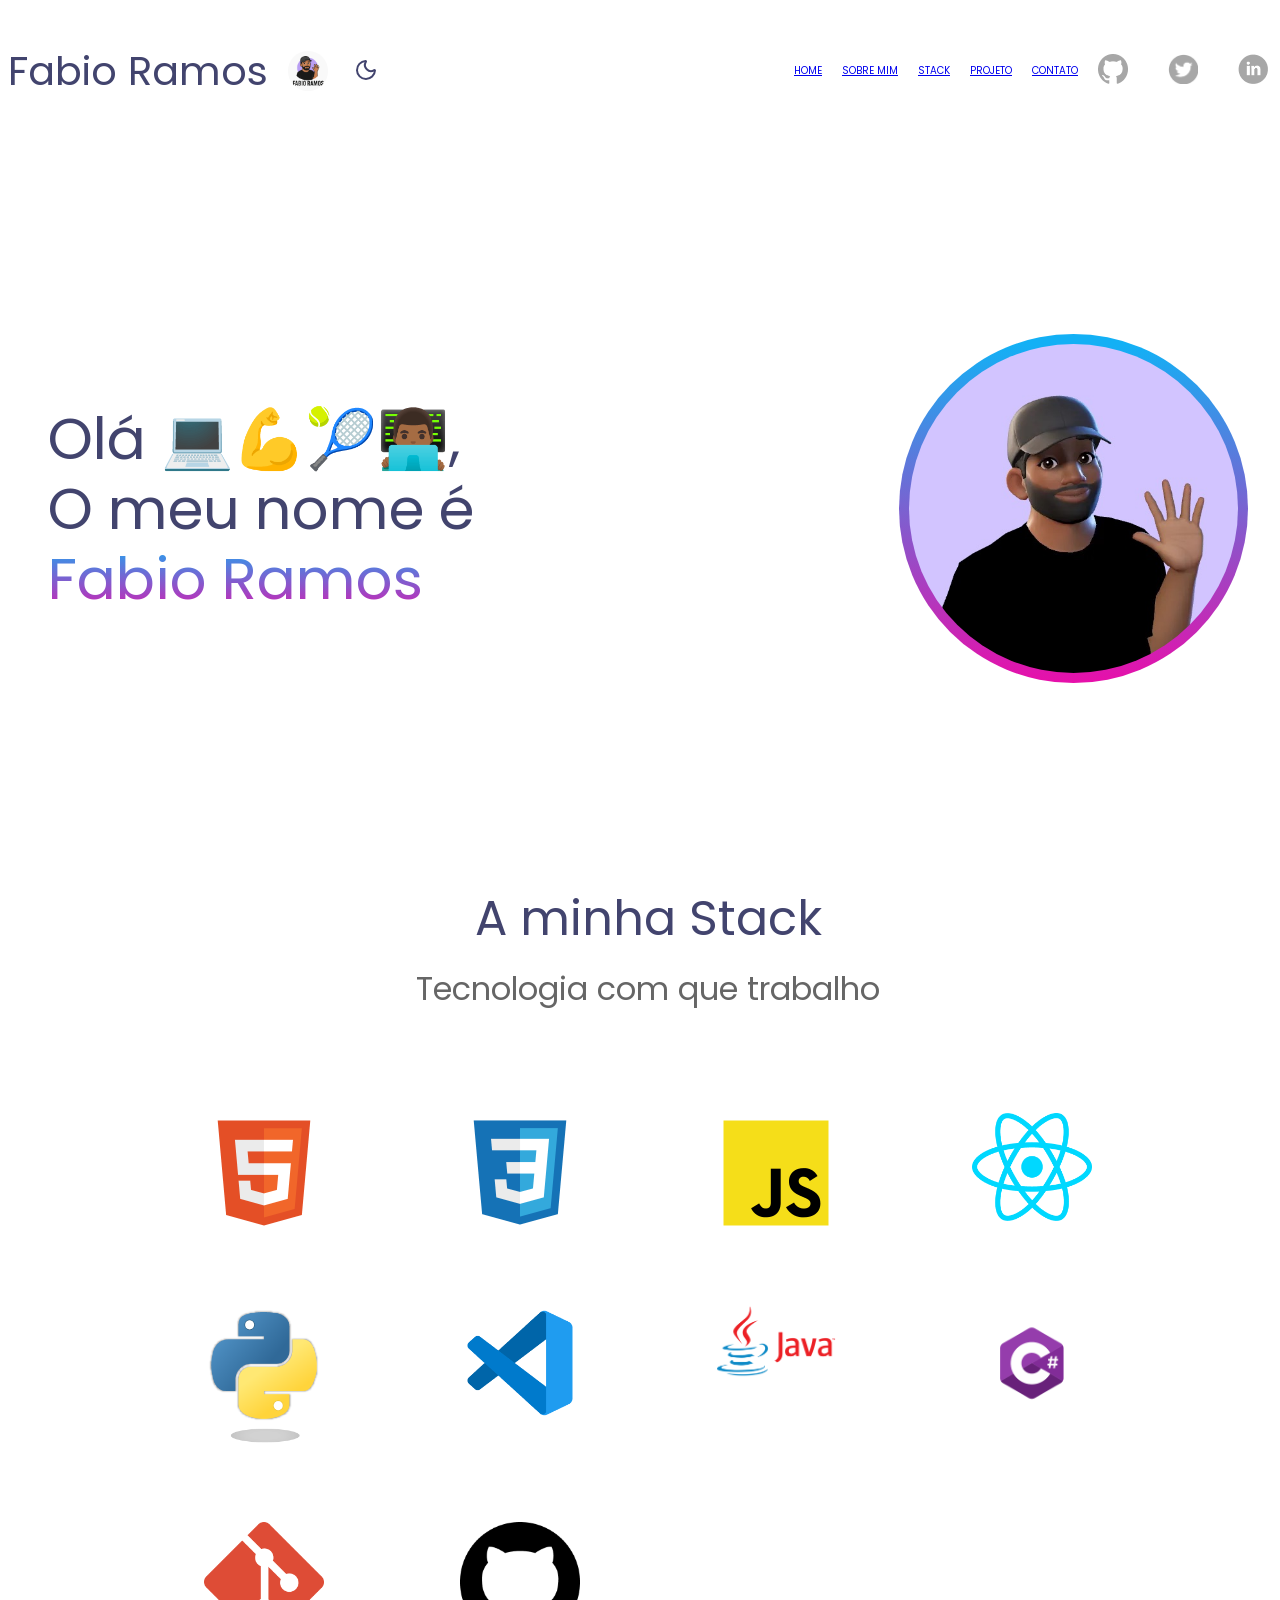
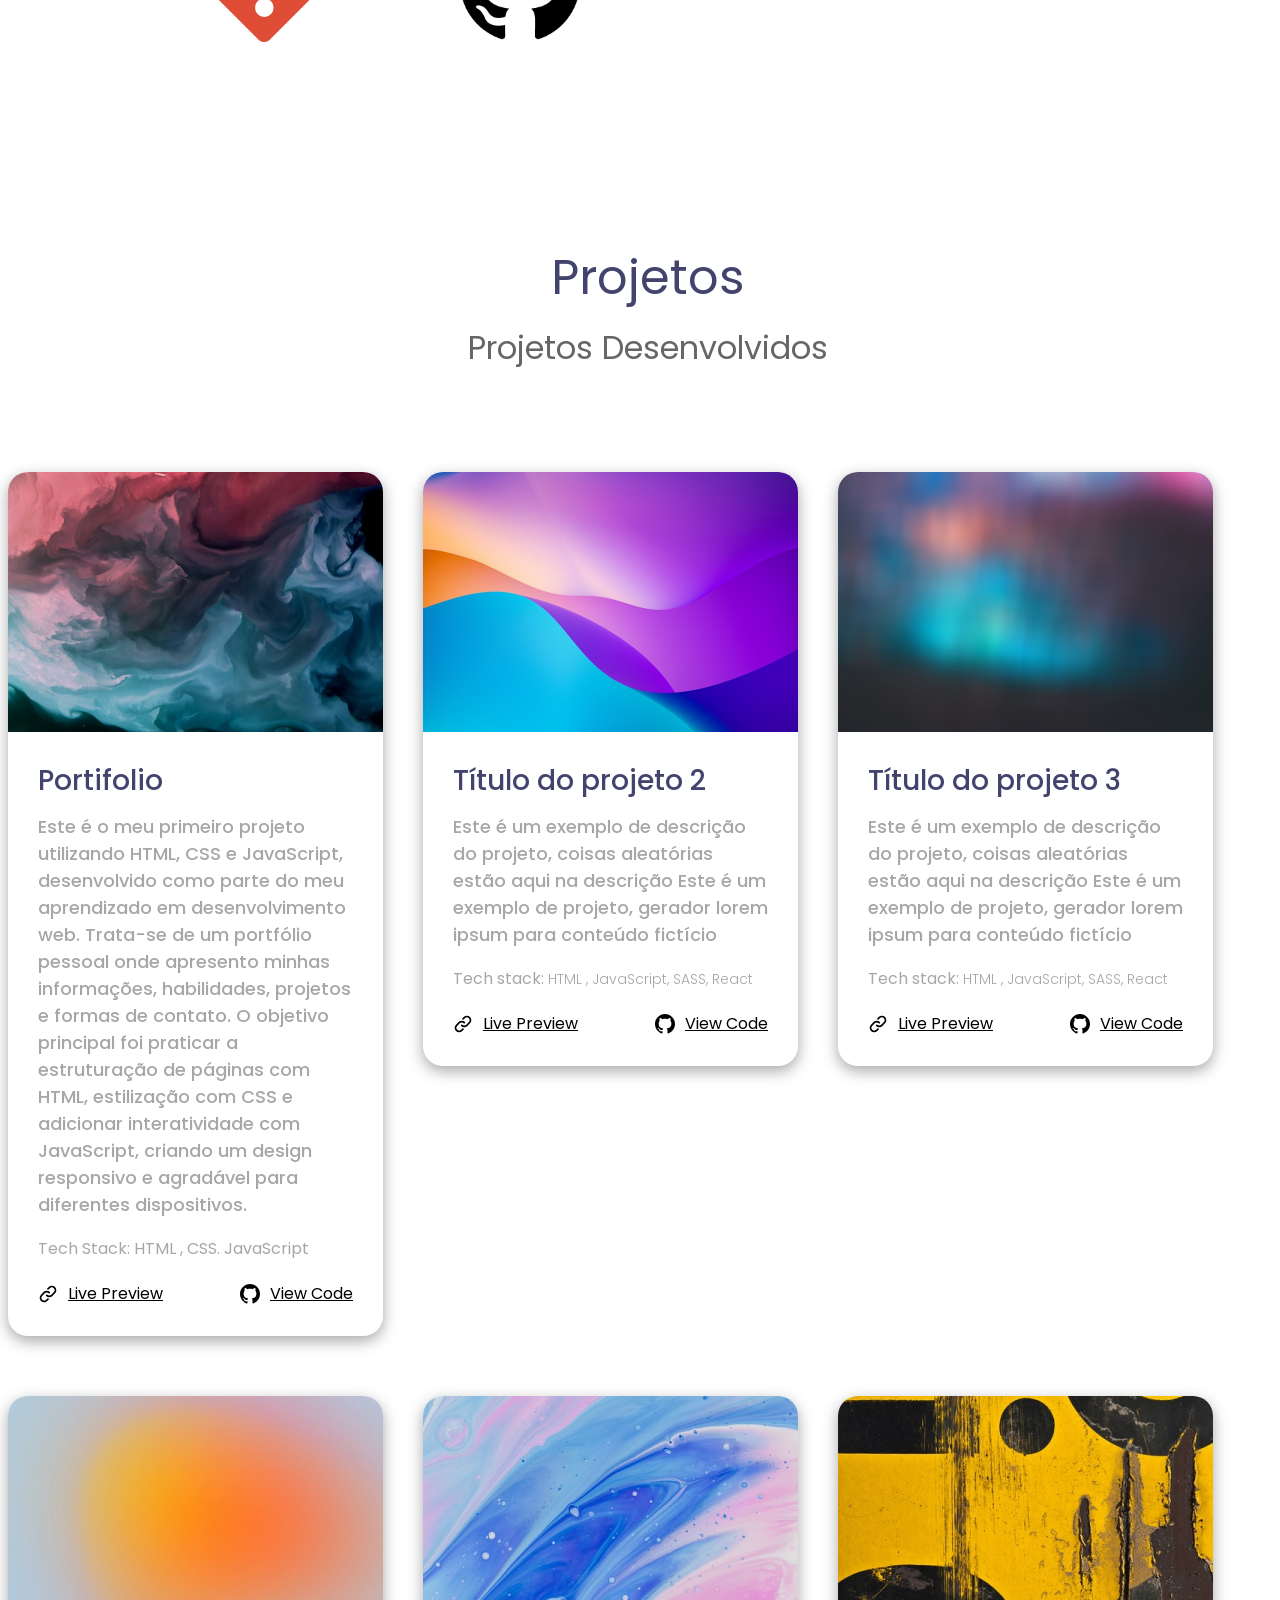
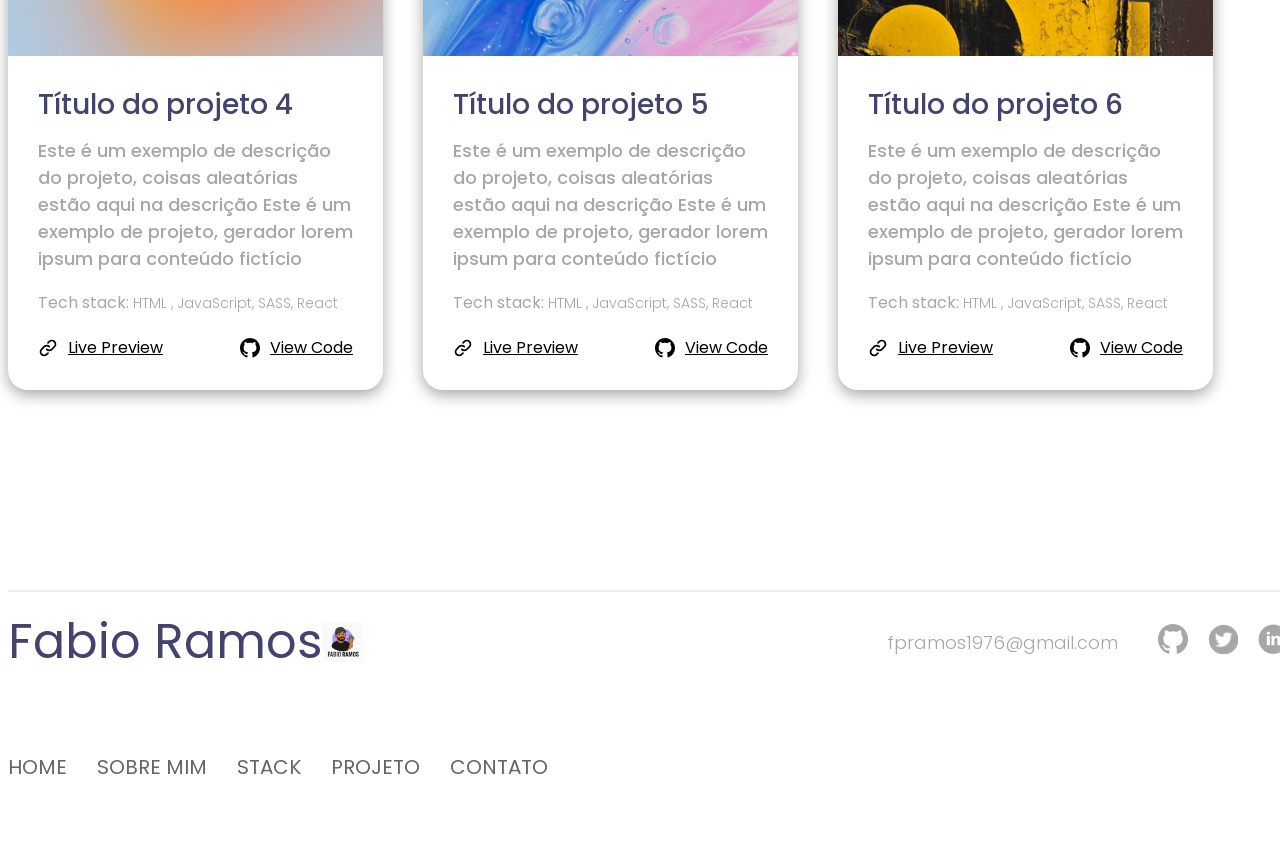
==== index.html @ da52b89c "projeto em andamento" ====
<!DOCTYPE html>
<html lang="pt" data-theme="light">
  <head>
    <title>Portifolio Fabio Ramos</title>
    <meta charset="UTF-8" />
    <link rel="preconnect" href="https://fonts.googleapis.com" />
    <link rel="preconnect" href="https://fonts.gstatic.com" crossorigin />
    <link
      href="https://fonts.googleapis.com/css2?family=Poppins:ital,wght@0,100;0,200;0,300;0,400;0,500;0,600;0,700;0,800;0,900;1,100;1,200;1,300;1,400;1,500;1,600;1,700;1,800;1,900&display=swap"
      rel="stylesheet"
    />
    <link rel="stylesheet" href="css/main.css" />
    <link rel="icon" type="image/png" href="/assets/images/Fabio-Ramos-Cartoon-Logo.svg">
  </head>
  <body>
    <div class="container">
    <header class="primaryHeadear">
      <div class="columnLeft">
        <h2>Fabio Ramos</h2>
        <img src="/assets/images/Fabio Ramos Cartoon Logo.png" alt="avatar cartoon Fabio" width="40" height="40">
        <button id="toggleDarkMode" onclick="toggleDarkMode()">
          <svg xmlns="http://www.w3.org/2000/svg" 
          width="24" 
          height="24" 
          viewBox="0 0 24 24" 
          fill="none" 
          stroke="currentColor" 
          stroke-width="2" 
          stroke-linecap="round" 
          stroke-linejoin="round" 
          class="lucide lucide-moon-icon lucide-moon"><path d="M20.985 12.486a9 9 0 1 1-9.473-9.472c.405-.022.617.46.402.803a6 6 0 0 0 8.268 8.268c.344-.215.825-.004.803.401"/>
          </svg>
        </button>
      </div>

      <div class="columnRight">
        <nav>
          <ul>
            <li>
              <a href="index.html">HOME</a>
            </li>
            <li>
              <a href="about.html">SOBRE MIM</a>
            </li>
            <li>
              <a href="stack.html">STACK</a>
            </li>
            <li>
              <a href="project.html">PROJETO</a>
            </li>
            <li>
              <a href="contact.html">CONTATO</a>
            </li>
            <li>
              <a href="https://github.com/fpramos1976" target="_blank">
              <img 
              src="/assets/images/icon-github.png" 
              alt="GitHub" 
              width="30" 
              height="30">
            </li>
              </a>
            <li>
              <a href="https://x.com/fpramos_76?s=21" target="_blank">
              <img 
              src="/assets/images/icon-twitter.png" 
              alt="icon-twitter" 
              width="30" 
              height="30"><a href="/assets/images/icon-twitter.png">
              </li>
              </a>
            <li>
              <a href="https://www.linkedin.com/public-profile/settings?trk=d_flagship3_profile_self_view_public_profile" target="_blank">
              <img 
              src="/assets/images/icon-linkedin.png" 
              alt="icon-twitter" 
              width="30" 
              height="30"><a href="/assets/images/icon-linkedin.png">
              </li>
              </a>
          </ul>
        </nav>
      </div>
    </header>
    <main>
     <section class="sectionBanner">
      <div class="columnLeft">
        <h1>Olá 💻💪🎾👨🏾‍💻,<br> O meu nome é <br>
        <span> Fabio Ramos </span> 
      </h1>
      </div>
      <div class="columnRight">
        <img src="/assets/images/Fabio Ramos avatar.jpg" alt="Fabio Avatar" width="349" height="349">
      </div>
     </section>
     <section class="sectionStack">
      <header>
        <h2>A minha Stack</h2>
        <h3>Tecnologia com que trabalho</h3>
      </header>
      <div class="stackImagesContainer">
        <img src="/assets/images/vscode-icons_file-type-html.png" alt="html" 
        width="120">
        <img src="/assets/images/vscode-icons_file-type-css.png" alt="css" 
        width="120">
        <img src="/assets/images/vscode-icons_file-type-js-official.png" alt="js" 
        width="120">
        <img src="assets/images/logos_react.png" alt="react" 
        width="120">
        <img src="assets/images/python-logo.png" alt="python-logo" 
        width="120">
        <img src="/assets/images/vscode-icons_file-type-vscode.png" alt="vccode" 
        width="120">
        <img src="/assets/images/logos_java.png" alt="java" 
        width="120"
        class="imageLight">
        <img src="/assets/images/logos_java.png" alt="java" 
        width="120"
        class="imageDark">
        <img src="/assets/images/logos_Csharp.png" alt="C#" 
        width="120">
        <img src="/assets/images/logos_git-icon.png" alt="github" 
        width="120">
        <img src="/assets/images/akar-icons_github-fill.png" alt="github" 
        width="120"
        class="imageDark">
        <img src="/assets/images/akar-icons_github-fill-black.png" alt="github" 
        width="120"
        class="imageLight">
      </div>

     </section>
     <section class="sectionProjects">
      <header>
        <h2>Projetos</h2>
        <h3>Projetos Desenvolvidos</h3>
      </header>
      <div class="projectsContainer">
        <article class="projectBox">
          <header>
            <img src="/assets/images/project1img.jpg" alt="imagem projeto" 
            width="375">
          </header>
          <div class="projectContent">
            <h4>Portifolio</h4>
            <p>Este é o meu primeiro projeto utilizando HTML, CSS e JavaScript, desenvolvido como parte do meu aprendizado em desenvolvimento web. Trata-se de um portfólio pessoal onde apresento minhas informações, habilidades, projetos e formas de contato. O objetivo principal foi praticar a estruturação de páginas com HTML, estilização com CSS e adicionar interatividade com JavaScript, criando um design responsivo e agradável para diferentes dispositivos.</p>
            <small>
              <strong>Tech Stack: HTML , CSS. JavaScript</strong> 
            </small>
            <div class="projectActions">
              <div class="linkWithIcon">
                <svg 
                width="20" 
                height="20" 
                viewBox="0 0 20 20" 
                fill="none" 
                xmlns="http://www.w3.org/2000/svg">
                <path d="M11.2867 8.7133C10.6041 8.031 9.67846 7.64771 8.71334 7.64771C7.74821 7.64771 6.82259 8.031 6.14 8.7133L3.56584 11.2866C2.88324 11.9692 2.49976 12.895 2.49976 13.8604C2.49976 14.8257 2.88324 15.7515 3.56584 16.4341C4.24844 17.1167 5.17424 17.5002 6.13959 17.5002C7.10493 17.5002 8.03074 17.1167 8.71334 16.4341L10 15.1475" stroke="black" stroke-width="1.66667" stroke-linecap="round" stroke-linejoin="round"></path>
                <path d="M8.71332 11.2867C9.39591 11.969 10.3215 12.3523 11.2867 12.3523C12.2518 12.3523 13.1774 11.969 13.86 11.2867L16.4342 8.71334C17.1168 8.03074 17.5002 7.10493 17.5002 6.13959C17.5002 5.17424 17.1168 4.24844 16.4342 3.56584C15.7516 2.88324 14.8257 2.49976 13.8604 2.49976C12.8951 2.49976 11.9693 2.88324 11.2867 3.56584L9.99998 4.8525" stroke="black" stroke-width="1.66667" stroke-linecap="round" stroke-linejoin="round"></path>
                </svg>
                <a href="https://github.com/fpramos1976/projeto-profile" target="blank">Live Preview</a>
                </div>

                <div class="linkWithIcon">
                <svg 
                width="20" 
                height="20" 
                viewBox="0 0 20 20" 
                fill="none" 
                xmlns="http://www.w3.org/2000/svg">
                <g clip-path="url(#clip0_10_167)">
                <path fill-rule="evenodd" clip-rule="evenodd" d="M10 0C4.475 0 0 4.475 0 10C0 14.425 2.8625 18.1625 6.8375 19.4875C7.3375 19.575 7.525 19.275 7.525 19.0125C7.525 18.775 7.5125 17.9875 7.5125 17.15C5 17.6125 4.35 16.5375 4.15 15.975C4.0375 15.6875 3.55 14.8 3.125 14.5625C2.775 14.375 2.275 13.9125 3.1125 13.9C3.9 13.8875 4.4625 14.625 4.65 14.925C5.55 16.4375 6.9875 16.0125 7.5625 15.75C7.65 15.1 7.9125 14.6625 8.2 14.4125C5.975 14.1625 3.65 13.3 3.65 9.475C3.65 8.3875 4.0375 7.4875 4.675 6.7875C4.575 6.5375 4.225 5.5125 4.775 4.1375C4.775 4.1375 5.6125 3.875 7.525 5.1625C8.325 4.9375 9.175 4.825 10.025 4.825C10.875 4.825 11.725 4.9375 12.525 5.1625C14.4375 3.8625 15.275 4.1375 15.275 4.1375C15.825 5.5125 15.475 6.5375 15.375 6.7875C16.0125 7.4875 16.4 8.375 16.4 9.475C16.4 13.3125 14.0625 14.1625 11.8375 14.4125C12.2 14.725 12.5125 15.325 12.5125 16.2625C12.5125 17.6 12.5 18.675 12.5 19.0125C12.5 19.275 12.6875 19.5875 13.1875 19.4875C15.1726 18.8173 16.8976 17.5414 18.1197 15.8395C19.3418 14.1375 19.9994 12.0952 20 10C20 4.475 15.525 0 10 0Z" fill="black"></path>
                </g><defs><clipPath id="clip0_10_167"><rect 
                width="20" height="20" fill="white"></rect>
                </clipPath></defs>
                </svg>
                <a href="https://github.com/fpramos1976/projeto-profile" target="_blank">View Code</a>
              </div>
            </div>
          </div>
        </article>
        <article class="projectBox">
              <header>
                <img width="375" src="/assets/images/project2img.jpg" alt="img1">
              </header>
              <div class="projectContent">
                <h4>Título do projeto 2</h4>
                <p>
                  Este é um exemplo de descrição do projeto, coisas aleatórias
                  estão aqui na descrição Este é um exemplo de projeto, gerador
                  lorem ipsum para conteúdo fictício
                </p>
                <small>
                  <strong>Tech stack:</strong> HTML , JavaScript, SASS, React
                </small>
                <div class="projectActions">
                  <div class="linkWithIcon">
                    <svg width="20" height="20" viewBox="0 0 20 20" fill="none" xmlns="http://www.w3.org/2000/svg">
                      <path d="M11.2867 8.7133C10.6041 8.031 9.67846 7.64771 8.71334 7.64771C7.74821 7.64771 6.82259 8.031 6.14 8.7133L3.56584 11.2866C2.88324 11.9692 2.49976 12.895 2.49976 13.8604C2.49976 14.8257 2.88324 15.7515 3.56584 16.4341C4.24844 17.1167 5.17424 17.5002 6.13959 17.5002C7.10493 17.5002 8.03074 17.1167 8.71334 16.4341L10 15.1475" stroke="black" stroke-width="1.66667" stroke-linecap="round" stroke-linejoin="round"></path>
                      <path d="M8.71332 11.2867C9.39591 11.969 10.3215 12.3523 11.2867 12.3523C12.2518 12.3523 13.1774 11.969 13.86 11.2867L16.4342 8.71334C17.1168 8.03074 17.5002 7.10493 17.5002 6.13959C17.5002 5.17424 17.1168 4.24844 16.4342 3.56584C15.7516 2.88324 14.8257 2.49976 13.8604 2.49976C12.8951 2.49976 11.9693 2.88324 11.2867 3.56584L9.99998 4.8525" stroke="black" stroke-width="1.66667" stroke-linecap="round" stroke-linejoin="round"></path>
                    </svg>
                    <a href="#">Live Preview</a>
                  </div>
                  <div class="linkWithIcon">
                    <svg width="20" height="20" viewBox="0 0 20 20" fill="none" xmlns="http://www.w3.org/2000/svg">
                      <g clip-path="url(#clip0_10_167)">
                        <path fill-rule="evenodd" clip-rule="evenodd" d="M10 0C4.475 0 0 4.475 0 10C0 14.425 2.8625 18.1625 6.8375 19.4875C7.3375 19.575 7.525 19.275 7.525 19.0125C7.525 18.775 7.5125 17.9875 7.5125 17.15C5 17.6125 4.35 16.5375 4.15 15.975C4.0375 15.6875 3.55 14.8 3.125 14.5625C2.775 14.375 2.275 13.9125 3.1125 13.9C3.9 13.8875 4.4625 14.625 4.65 14.925C5.55 16.4375 6.9875 16.0125 7.5625 15.75C7.65 15.1 7.9125 14.6625 8.2 14.4125C5.975 14.1625 3.65 13.3 3.65 9.475C3.65 8.3875 4.0375 7.4875 4.675 6.7875C4.575 6.5375 4.225 5.5125 4.775 4.1375C4.775 4.1375 5.6125 3.875 7.525 5.1625C8.325 4.9375 9.175 4.825 10.025 4.825C10.875 4.825 11.725 4.9375 12.525 5.1625C14.4375 3.8625 15.275 4.1375 15.275 4.1375C15.825 5.5125 15.475 6.5375 15.375 6.7875C16.0125 7.4875 16.4 8.375 16.4 9.475C16.4 13.3125 14.0625 14.1625 11.8375 14.4125C12.2 14.725 12.5125 15.325 12.5125 16.2625C12.5125 17.6 12.5 18.675 12.5 19.0125C12.5 19.275 12.6875 19.5875 13.1875 19.4875C15.1726 18.8173 16.8976 17.5414 18.1197 15.8395C19.3418 14.1375 19.9994 12.0952 20 10C20 4.475 15.525 0 10 0Z" fill="black"></path>
                      </g>
                      <defs>
                        <clipPath id="clip0_10_167">
                          <rect width="20" height="20" fill="white"></rect>
                        </clipPath>
                      </defs>
                    </svg>
                    <a href="#">View Code</a>
                  </div>
                </div>
              </div>
            </article>
            <article class="projectBox">
              <header>
                <img width="375" src="/assets/images/project3img.jpg" alt="img1">
              </header>
              <div class="projectContent">
                <h4>Título do projeto 3</h4>
                <p>
                  Este é um exemplo de descrição do projeto, coisas aleatórias
                  estão aqui na descrição Este é um exemplo de projeto, gerador
                  lorem ipsum para conteúdo fictício
                </p>
                <small>
                  <strong>Tech stack:</strong> HTML , JavaScript, SASS, React
                </small>
                <div class="projectActions">
                  <div class="linkWithIcon">
                    <svg width="20" height="20" viewBox="0 0 20 20" fill="none" xmlns="http://www.w3.org/2000/svg">
                      <path d="M11.2867 8.7133C10.6041 8.031 9.67846 7.64771 8.71334 7.64771C7.74821 7.64771 6.82259 8.031 6.14 8.7133L3.56584 11.2866C2.88324 11.9692 2.49976 12.895 2.49976 13.8604C2.49976 14.8257 2.88324 15.7515 3.56584 16.4341C4.24844 17.1167 5.17424 17.5002 6.13959 17.5002C7.10493 17.5002 8.03074 17.1167 8.71334 16.4341L10 15.1475" stroke="black" stroke-width="1.66667" stroke-linecap="round" stroke-linejoin="round"></path>
                      <path d="M8.71332 11.2867C9.39591 11.969 10.3215 12.3523 11.2867 12.3523C12.2518 12.3523 13.1774 11.969 13.86 11.2867L16.4342 8.71334C17.1168 8.03074 17.5002 7.10493 17.5002 6.13959C17.5002 5.17424 17.1168 4.24844 16.4342 3.56584C15.7516 2.88324 14.8257 2.49976 13.8604 2.49976C12.8951 2.49976 11.9693 2.88324 11.2867 3.56584L9.99998 4.8525" stroke="black" stroke-width="1.66667" stroke-linecap="round" stroke-linejoin="round"></path>
                    </svg>
                    <a href="#">Live Preview</a>
                  </div>
                  <div class="linkWithIcon">
                    <svg width="20" height="20" viewBox="0 0 20 20" fill="none" xmlns="http://www.w3.org/2000/svg">
                      <g clip-path="url(#clip0_10_167)">
                        <path fill-rule="evenodd" clip-rule="evenodd" d="M10 0C4.475 0 0 4.475 0 10C0 14.425 2.8625 18.1625 6.8375 19.4875C7.3375 19.575 7.525 19.275 7.525 19.0125C7.525 18.775 7.5125 17.9875 7.5125 17.15C5 17.6125 4.35 16.5375 4.15 15.975C4.0375 15.6875 3.55 14.8 3.125 14.5625C2.775 14.375 2.275 13.9125 3.1125 13.9C3.9 13.8875 4.4625 14.625 4.65 14.925C5.55 16.4375 6.9875 16.0125 7.5625 15.75C7.65 15.1 7.9125 14.6625 8.2 14.4125C5.975 14.1625 3.65 13.3 3.65 9.475C3.65 8.3875 4.0375 7.4875 4.675 6.7875C4.575 6.5375 4.225 5.5125 4.775 4.1375C4.775 4.1375 5.6125 3.875 7.525 5.1625C8.325 4.9375 9.175 4.825 10.025 4.825C10.875 4.825 11.725 4.9375 12.525 5.1625C14.4375 3.8625 15.275 4.1375 15.275 4.1375C15.825 5.5125 15.475 6.5375 15.375 6.7875C16.0125 7.4875 16.4 8.375 16.4 9.475C16.4 13.3125 14.0625 14.1625 11.8375 14.4125C12.2 14.725 12.5125 15.325 12.5125 16.2625C12.5125 17.6 12.5 18.675 12.5 19.0125C12.5 19.275 12.6875 19.5875 13.1875 19.4875C15.1726 18.8173 16.8976 17.5414 18.1197 15.8395C19.3418 14.1375 19.9994 12.0952 20 10C20 4.475 15.525 0 10 0Z" fill="black"></path>
                      </g>
                      <defs>
                        <clipPath id="clip0_10_167">
                          <rect width="20" height="20" fill="white"></rect>
                        </clipPath>
                      </defs>
                    </svg>
                    <a href="#">View Code</a>
                  </div>
                </div>
              </div>
            </article>
            <article class="projectBox">
              <header>
                <img width="375" src="/assets/images/project4img.jpg" alt="img1">
              </header>
              <div class="projectContent">
                <h4>Título do projeto 4</h4>
                <p>
                  Este é um exemplo de descrição do projeto, coisas aleatórias
                  estão aqui na descrição Este é um exemplo de projeto, gerador
                  lorem ipsum para conteúdo fictício
                </p>
                <small>
                  <strong>Tech stack:</strong> HTML , JavaScript, SASS, React
                </small>
                <div class="projectActions">
                  <div class="linkWithIcon">
                    <svg width="20" height="20" viewBox="0 0 20 20" fill="none" xmlns="http://www.w3.org/2000/svg">
                      <path d="M11.2867 8.7133C10.6041 8.031 9.67846 7.64771 8.71334 7.64771C7.74821 7.64771 6.82259 8.031 6.14 8.7133L3.56584 11.2866C2.88324 11.9692 2.49976 12.895 2.49976 13.8604C2.49976 14.8257 2.88324 15.7515 3.56584 16.4341C4.24844 17.1167 5.17424 17.5002 6.13959 17.5002C7.10493 17.5002 8.03074 17.1167 8.71334 16.4341L10 15.1475" stroke="black" stroke-width="1.66667" stroke-linecap="round" stroke-linejoin="round"></path>
                      <path d="M8.71332 11.2867C9.39591 11.969 10.3215 12.3523 11.2867 12.3523C12.2518 12.3523 13.1774 11.969 13.86 11.2867L16.4342 8.71334C17.1168 8.03074 17.5002 7.10493 17.5002 6.13959C17.5002 5.17424 17.1168 4.24844 16.4342 3.56584C15.7516 2.88324 14.8257 2.49976 13.8604 2.49976C12.8951 2.49976 11.9693 2.88324 11.2867 3.56584L9.99998 4.8525" stroke="black" stroke-width="1.66667" stroke-linecap="round" stroke-linejoin="round"></path>
                    </svg>
                    <a href="#">Live Preview</a>
                  </div>
                  <div class="linkWithIcon">
                    <svg width="20" height="20" viewBox="0 0 20 20" fill="none" xmlns="http://www.w3.org/2000/svg">
                      <g clip-path="url(#clip0_10_167)">
                        <path fill-rule="evenodd" clip-rule="evenodd" d="M10 0C4.475 0 0 4.475 0 10C0 14.425 2.8625 18.1625 6.8375 19.4875C7.3375 19.575 7.525 19.275 7.525 19.0125C7.525 18.775 7.5125 17.9875 7.5125 17.15C5 17.6125 4.35 16.5375 4.15 15.975C4.0375 15.6875 3.55 14.8 3.125 14.5625C2.775 14.375 2.275 13.9125 3.1125 13.9C3.9 13.8875 4.4625 14.625 4.65 14.925C5.55 16.4375 6.9875 16.0125 7.5625 15.75C7.65 15.1 7.9125 14.6625 8.2 14.4125C5.975 14.1625 3.65 13.3 3.65 9.475C3.65 8.3875 4.0375 7.4875 4.675 6.7875C4.575 6.5375 4.225 5.5125 4.775 4.1375C4.775 4.1375 5.6125 3.875 7.525 5.1625C8.325 4.9375 9.175 4.825 10.025 4.825C10.875 4.825 11.725 4.9375 12.525 5.1625C14.4375 3.8625 15.275 4.1375 15.275 4.1375C15.825 5.5125 15.475 6.5375 15.375 6.7875C16.0125 7.4875 16.4 8.375 16.4 9.475C16.4 13.3125 14.0625 14.1625 11.8375 14.4125C12.2 14.725 12.5125 15.325 12.5125 16.2625C12.5125 17.6 12.5 18.675 12.5 19.0125C12.5 19.275 12.6875 19.5875 13.1875 19.4875C15.1726 18.8173 16.8976 17.5414 18.1197 15.8395C19.3418 14.1375 19.9994 12.0952 20 10C20 4.475 15.525 0 10 0Z" fill="black"></path>
                      </g>
                      <defs>
                        <clipPath id="clip0_10_167">
                          <rect width="20" height="20" fill="white"></rect>
                        </clipPath>
                      </defs>
                    </svg>
                    <a href="#">View Code</a>
                  </div>
                </div>
              </div>
            </article>
            <article class="projectBox">
              <header>
                <img width="375" src="/assets/images/project5img.jpg" alt="img1">
              </header>
              <div class="projectContent">
                <h4>Título do projeto 5</h4>
                <p>
                  Este é um exemplo de descrição do projeto, coisas aleatórias
                  estão aqui na descrição Este é um exemplo de projeto, gerador
                  lorem ipsum para conteúdo fictício
                </p>
                <small>
                  <strong>Tech stack:</strong> HTML , JavaScript, SASS, React
                </small>
                <div class="projectActions">
                  <div class="linkWithIcon">
                    <svg width="20" height="20" viewBox="0 0 20 20" fill="none" xmlns="http://www.w3.org/2000/svg">
                      <path d="M11.2867 8.7133C10.6041 8.031 9.67846 7.64771 8.71334 7.64771C7.74821 7.64771 6.82259 8.031 6.14 8.7133L3.56584 11.2866C2.88324 11.9692 2.49976 12.895 2.49976 13.8604C2.49976 14.8257 2.88324 15.7515 3.56584 16.4341C4.24844 17.1167 5.17424 17.5002 6.13959 17.5002C7.10493 17.5002 8.03074 17.1167 8.71334 16.4341L10 15.1475" stroke="black" stroke-width="1.66667" stroke-linecap="round" stroke-linejoin="round"></path>
                      <path d="M8.71332 11.2867C9.39591 11.969 10.3215 12.3523 11.2867 12.3523C12.2518 12.3523 13.1774 11.969 13.86 11.2867L16.4342 8.71334C17.1168 8.03074 17.5002 7.10493 17.5002 6.13959C17.5002 5.17424 17.1168 4.24844 16.4342 3.56584C15.7516 2.88324 14.8257 2.49976 13.8604 2.49976C12.8951 2.49976 11.9693 2.88324 11.2867 3.56584L9.99998 4.8525" stroke="black" stroke-width="1.66667" stroke-linecap="round" stroke-linejoin="round"></path>
                    </svg>
                    <a href="#">Live Preview</a>
                  </div>
                  <div class="linkWithIcon">
                    <svg width="20" height="20" viewBox="0 0 20 20" fill="none" xmlns="http://www.w3.org/2000/svg">
                      <g clip-path="url(#clip0_10_167)">
                        <path fill-rule="evenodd" clip-rule="evenodd" d="M10 0C4.475 0 0 4.475 0 10C0 14.425 2.8625 18.1625 6.8375 19.4875C7.3375 19.575 7.525 19.275 7.525 19.0125C7.525 18.775 7.5125 17.9875 7.5125 17.15C5 17.6125 4.35 16.5375 4.15 15.975C4.0375 15.6875 3.55 14.8 3.125 14.5625C2.775 14.375 2.275 13.9125 3.1125 13.9C3.9 13.8875 4.4625 14.625 4.65 14.925C5.55 16.4375 6.9875 16.0125 7.5625 15.75C7.65 15.1 7.9125 14.6625 8.2 14.4125C5.975 14.1625 3.65 13.3 3.65 9.475C3.65 8.3875 4.0375 7.4875 4.675 6.7875C4.575 6.5375 4.225 5.5125 4.775 4.1375C4.775 4.1375 5.6125 3.875 7.525 5.1625C8.325 4.9375 9.175 4.825 10.025 4.825C10.875 4.825 11.725 4.9375 12.525 5.1625C14.4375 3.8625 15.275 4.1375 15.275 4.1375C15.825 5.5125 15.475 6.5375 15.375 6.7875C16.0125 7.4875 16.4 8.375 16.4 9.475C16.4 13.3125 14.0625 14.1625 11.8375 14.4125C12.2 14.725 12.5125 15.325 12.5125 16.2625C12.5125 17.6 12.5 18.675 12.5 19.0125C12.5 19.275 12.6875 19.5875 13.1875 19.4875C15.1726 18.8173 16.8976 17.5414 18.1197 15.8395C19.3418 14.1375 19.9994 12.0952 20 10C20 4.475 15.525 0 10 0Z" fill="black"></path>
                      </g>
                      <defs>
                        <clipPath id="clip0_10_167">
                          <rect width="20" height="20" fill="white"></rect>
                        </clipPath>
                      </defs>
                    </svg>
                    <a href="#">View Code</a>
                  </div>
                </div>
              </div>
            </article>
            <article class="projectBox">
              <header>
                <img width="375" src="/assets/images/project6img.jpg" alt="img1">
              </header>
              <div class="projectContent">
                <h4>Título do projeto 6</h4>
                <p>
                  Este é um exemplo de descrição do projeto, coisas aleatórias
                  estão aqui na descrição Este é um exemplo de projeto, gerador
                  lorem ipsum para conteúdo fictício
                </p>
                <small>
                  <strong>Tech stack:</strong> HTML , JavaScript, SASS, React
                </small>
                <div class="projectActions">
                  <div class="linkWithIcon">
                    <svg width="20" height="20" viewBox="0 0 20 20" fill="none" xmlns="http://www.w3.org/2000/svg">
                      <path d="M11.2867 8.7133C10.6041 8.031 9.67846 7.64771 8.71334 7.64771C7.74821 7.64771 6.82259 8.031 6.14 8.7133L3.56584 11.2866C2.88324 11.9692 2.49976 12.895 2.49976 13.8604C2.49976 14.8257 2.88324 15.7515 3.56584 16.4341C4.24844 17.1167 5.17424 17.5002 6.13959 17.5002C7.10493 17.5002 8.03074 17.1167 8.71334 16.4341L10 15.1475" stroke="black" stroke-width="1.66667" stroke-linecap="round" stroke-linejoin="round"></path>
                      <path d="M8.71332 11.2867C9.39591 11.969 10.3215 12.3523 11.2867 12.3523C12.2518 12.3523 13.1774 11.969 13.86 11.2867L16.4342 8.71334C17.1168 8.03074 17.5002 7.10493 17.5002 6.13959C17.5002 5.17424 17.1168 4.24844 16.4342 3.56584C15.7516 2.88324 14.8257 2.49976 13.8604 2.49976C12.8951 2.49976 11.9693 2.88324 11.2867 3.56584L9.99998 4.8525" stroke="black" stroke-width="1.66667" stroke-linecap="round" stroke-linejoin="round"></path>
                    </svg>
                    <a href="#">Live Preview</a>
                  </div>
                  <div class="linkWithIcon">
                    <svg width="20" height="20" viewBox="0 0 20 20" fill="none" xmlns="http://www.w3.org/2000/svg">
                      <g clip-path="url(#clip0_10_167)">
                        <path fill-rule="evenodd" clip-rule="evenodd" d="M10 0C4.475 0 0 4.475 0 10C0 14.425 2.8625 18.1625 6.8375 19.4875C7.3375 19.575 7.525 19.275 7.525 19.0125C7.525 18.775 7.5125 17.9875 7.5125 17.15C5 17.6125 4.35 16.5375 4.15 15.975C4.0375 15.6875 3.55 14.8 3.125 14.5625C2.775 14.375 2.275 13.9125 3.1125 13.9C3.9 13.8875 4.4625 14.625 4.65 14.925C5.55 16.4375 6.9875 16.0125 7.5625 15.75C7.65 15.1 7.9125 14.6625 8.2 14.4125C5.975 14.1625 3.65 13.3 3.65 9.475C3.65 8.3875 4.0375 7.4875 4.675 6.7875C4.575 6.5375 4.225 5.5125 4.775 4.1375C4.775 4.1375 5.6125 3.875 7.525 5.1625C8.325 4.9375 9.175 4.825 10.025 4.825C10.875 4.825 11.725 4.9375 12.525 5.1625C14.4375 3.8625 15.275 4.1375 15.275 4.1375C15.825 5.5125 15.475 6.5375 15.375 6.7875C16.0125 7.4875 16.4 8.375 16.4 9.475C16.4 13.3125 14.0625 14.1625 11.8375 14.4125C12.2 14.725 12.5125 15.325 12.5125 16.2625C12.5125 17.6 12.5 18.675 12.5 19.0125C12.5 19.275 12.6875 19.5875 13.1875 19.4875C15.1726 18.8173 16.8976 17.5414 18.1197 15.8395C19.3418 14.1375 19.9994 12.0952 20 10C20 4.475 15.525 0 10 0Z" fill="black"></path>
                      </g>
                      <defs>
                        <clipPath id="clip0_10_167">
                          <rect width="20" height="20" fill="white"></rect>
                        </clipPath>
                      </defs>
                    </svg>
                    <a href="#">View Code</a>
                  </div>
                </div>
              </div>
            </article>
          </div>
          </main>
          <footer class="footerWrapper">
          <div class="mainFooter">
            <div class="mainFooterColumn left">
              <h2>Fabio Ramos</h2>
              <img src="/assets/images/Fabio Ramos Cartoon Logo.png" alt="avatar cartoon Fabio" width="40" height="40">
            </div>
            <div class="mainFooterColumn right">
              <div>
                <a href="mailto:fpramos1976@gmail.com">fpramos1976@gmail.com</a>
              </div>
              <div>
                <ul>
                  <li>
                    <a href="https://github.com/fpramos1976" target="_blank">
                      <img
                        src="assets/images/icon-github.png"
                        alt="icon github"
                        width="30"
                        height="30"
                      />
                    </a>
                  </li>
                  <li>
                    <a href="https://x.com/fpramos_76?s=21" target="_blank">
                      <img
                        src="assets/images/icon-twitter.png"
                        alt="icon twitter"
                        width="30"
                        height="30"
                      />
                    </a>
                  </li>
                  <li>
                    <a
                      href="https://www.linkedin.com/public-profile/settings?trk=d_flagship3_profile_self_view_public_profile"
                      target="_blank"
                    >
                      <img
                        src="assets/images/icon-linkedin.png"
                        alt="icon linkedin"
                        width="30"
                        height="30"
                      />
                    </a>
                  </li>
                </ul>
              </div>
            </div>
          </div>
          <div class="miniFooter">
            <nav>
              <ul>
                <li>
              <a href="index.html" style="text-decoration: none;">HOME</a>
            </li>
            <li>
              <a href="about.html">SOBRE MIM</a>
            </li>
            <li>
              <a href="stack.html">STACK</a>
            </li>
            <li>
              <a href="project.html">PROJETO</a>
            </li>
            <li>
              <a href="contact.html">CONTATO</a>
            </li>
              </ul>
            </nav>
          </div>
        </footer>

     
      
      <script src="assets/main.js"></script>

    </main>
    </div>

    
  </body>
</html>
---- css/main.css ----
/*
* MAIN
* - CSS principal do projeto
*/
@import url("_variables.css");

html{
    font-size: 62.5%;
    font-family: "Poppins", sans-serif;
}
body{
    background: var(--background);
    color: #fff; 
}
/*
* TIPOGRAFIA
*/
h1, h2{
    font-weight: var(--fontWeightBold);
}
h1{
    color: var(--colorH1);
    font-size: 5.8rem;
}
h2{
    color: var(--colorH2);
    font-size: 4.8rem;
}
h3{
    color: var(--colorH3);
    font-weight: var(--fontWeightRegular);
    font-size: 3.2rem;
}
h4{
    color: var(--colorH4);
    font-weight: var(--fontWeightMedium);
    font-size: 2.8rem;
}
p{
    color: var(--colorP);
    font-weight:var(--fontWeightMedium);
    font-size: 1.8rem; 
}
small{
    color: var(--colorP);
    font-weight: var(--fontWeightLight);
    font-size: 1.4rem ;
}
strong{
    color: var(--colorP);
    font-weight: var(--fontWeightRegular);
    font-size: 1.6rem ;
}
section{
    margin: 200px 0;
}
.primaryHeadear{
    display: flex;
    justify-content: space-between;
    align-items: center;
}
.primaryHeadear .columnLeft{
    width: 40%;
    display: flex;
    justify-content: flex-start;
    align-items: center;
    gap: 20px;
}
.primaryHeadear .columnLeft button{
    background-color: transparent;
    border: none;
    cursor: pointer;
}
.primaryHeadear .columnLeft button svg{
    stroke: var(--colorText);
}
.primaryHeadear .columnRight{
    width: 60%;
}
.primaryHeadear .columnLeft h2{
    font-size: 4rem;
    font-weight: var(--fontWeightBold);
}
.primaryHeadear .columnRight nav ul{
    color: var(--colorH2);
    display: flex;
    justify-content: flex-end;
    align-items: center;
    gap: 20px;
}
.primaryHeadear .columnRight nav ul il a{
    font-size: 2rem;
    color: var(--colorPrimaryMenu);
    text-decoration: none;
}
.primaryHeadear .columnRight nav ul{
    list-style: none;
}
.container{
    width: 1280px;
    margin: 0 auto;
}
.container .columnLeft img{
    border-radius: 100%;
}
/*
* SECTION BANNER
*/
.sectionBanner{
    display: flex;
    justify-content: space-between;
    align-items: center;
    width: 1200px;
    margin-left: auto;
    margin-right: auto;
}
.sectionBanner .columnLeft h1{
    font-size: 5.8rem;
    line-height: 7rem;
}
.sectionBanner .columnLeft h1 span{
    background: var(--primaryGradient);
    background-clip: text;
    -webkit-text-fill-color: transparent;
}
.sectionBanner .columnRight img{
    width: calc(100% - 20px);
    height: calc(100% - 20px);
    border-radius: 100%;
}
.sectionBanner .columnRight{
    position: relative;
    border-radius: 100%;
    overflow: hidden;
    display: flex;
    justify-content: center;
    align-items: center;
    width: 349px;
    height: 349px;
}
.sectionBanner .columnRight::before{
    content: "";
    width: 100%;
    height: 100%;
    background: var(--primaryGradient);
    left: 0;
    right: 0;
    position: absolute;
    z-index: -1;
}
/*
* SECTION STACK
*/
.sectionStack header{
    text-align: center;
}
.sectionStack header h2{
    margin-bottom: 10px;
}
.sectionStack header h3{
    margin-top: 0;
}

.sectionStack .stackImagesContainer{
    display: grid;
    grid-template-columns: repeat(4, 1fr);
    justify-items: center;
    row-gap: 70px;
    margin-top: 100px;
    width: 1024px;
    margin: 100px auto 0 auto;
}
.imageLight,
.imageDark{
    display: none;
}
html[data-theme="light"] .imageLight {
    display: inline-block !important;
}
html[data-theme="dark"] .imageDark {
    display: inline-block !important;
}
/*
* SECTION PROJECTS
*/
.sectionProjects header{
    text-align: center;
}
.sectionProjects header h2{
    margin-bottom: 10px;
}
.sectionProjects header h3{
    margin-top: 0;
}
.sectionProjects .projectsContainer{
    display: flex;
    align-items: flex-start;
    justify-content: flex-start;
    flex-wrap: wrap;
    column-gap: 40px;
    row-gap: 60px;
    margin-top: 100px;
}
.projectBox {
    max-width: 375px;
    width: 100%;
    border-radius: 20px;
    overflow: hidden;
    box-shadow: rgba(000, 000, 000, 0.35) 0px 5px 15px;
    background-color: var(--backgroundProjectBox);
}
.projectContent {
    padding: 30px;
}
.projectContent h4{
    margin: 0;
    line-height: 2.8rem;
}
.projectActions{
    display: flex;
    justify-content: space-between;
    align-items: center;
    width: 100%;
    margin-top: 20px;
}
.projectActions .linkWithIcon {
    display: flex;
    align-items: center;
    gap: 10px;
}
.projectActions .linkWithIcon a {
  color: var(--colorAnchor);
  text-decoration: underline;
  font-size: 1.6rem;
  font-weight: var(--fontWeightRegular);
}
.projectActions .linkWithIcon:first-child svg path {
  stroke: var(--colorAnchor);
}
.projectActions .linkWithIcon:last-child svg path {
    fill: var(--colorAnchor);
}
/*
* MAIN FOOTER
*/
.footerWrapper .mainFooter {
  display: flex;
  justify-content: space-between;
  align-items: center;
  border-bottom: 2px solid var(--grey03);
  height: 100px;
  margin-top: 200px;
  width: 1280px;
  border-top: 2px solid var(--colorBorder);
}
/*
* MAIN FOOTER
*/
.footerWrapper .mainFooter .mainFooterColumn {
  display: flex;
  align-items: center;
}
.footerWrapper .mainFooter .mainFooterColumn.left {
  justify-content: flex-start;
}
.footerWrapper .mainFooter .mainFooterColumn.right {
  justify-content: flex-end;
}
.mainFooterColumn.right ul {
  list-style: none;
  display: flex;
  justify-content: center;
  align-items: center;
  gap: 20px;
}
.mainFooterColumn.right a {
  color: var(--colorP);
  font-weight: var(--fontWeightLight);
  font-size: 1.8rem;
  text-decoration: none;
}
/*
* MINI FOOTER
*/
.miniFooter {
  padding: 60px 0;
}
.miniFooter nav ul {
  display: flex;
  justify-content: flex-start;
  align-items: center;
  gap: 30px;
  padding-left: 0;
  margin-top: 0;
}
.miniFooter nav ul li a {
  font-size: 2rem;
  color: var(--colorPrimaryMenu);
  text-decoration: none;
}
.miniFooter nav ul {
  list-style: none;
}
/*
* PAGES
*/
.about-page section{
    width: 100%;
    max-width: 700px;
    margin: 30px 0;
}
.about-page section.sectionAbout h2{
    font-weight: var(--fontWeightBold);
    
}
.about-page .expList{
    color: var(--colorP);
    list-style: none;
    padding-left: 0;
    margin: 0;
}
.about-page .expList .expListItem{
    padding-top: 20px;
    border-bottom: 2px solid var(--colorBorder);
}

.about-page .expList .expFirstLine{
    display: flex;
    justify-content: space-between;
    align-items: center;
}
.about-page .expList .expFirstLine h3{
    font-size: 2rem;
    font-weight: var(--fontWeightRegular);
}
.about-page .expBadge{
    background-color: var(--green02);
    color: var(--green01);
    padding: 5px 15px;
    border-radius: 10%;
    cursor: default;
    font-size: 0.9rem;
    font-weight: var(--fontWeightMedium);
}
.about-page .expList .expSecondLine{
    display: flex;
    justify-content: space-between;
    align-items: center;
}
.about-page .expList .expSecondLine > div{
    width: 33.333%;

}
.about-page .expList .expSecondLine{
    font-size: 1.2rem;
    font-weight: var(--fontWeightMedium);
    color: var(--colorP);
}
.stack-page .sectionStack header{
    text-align: center;
}
.stack-page .stackImagesContainer{
    display: grid;
    grid-template-columns: repeat(4, 1fr);
    justify-items: center;
    row-gap: 70px;
    margin-top: 100px;
    width: 1024px;
    margin: 100px auto 0 auto;
}
.projects-page .sectionProjects header{
    text-align: left;
}
.contact-page h1{
    margin: 0;
    margin-top: 200px;
    text-align: center;
}

.contact-page .pageItem .contactEmail{
    display: flex;
    font-size: 5.8rem;
    background: var(--primaryGradient);
    background-clip: text;
    -webkit-text-fill-color: transparent;
    font-weight: var(--fontWeightBold);
    flex-direction: column;
    flex-wrap: nowrap;
    align-content: center;
    align-items: center;
   
}
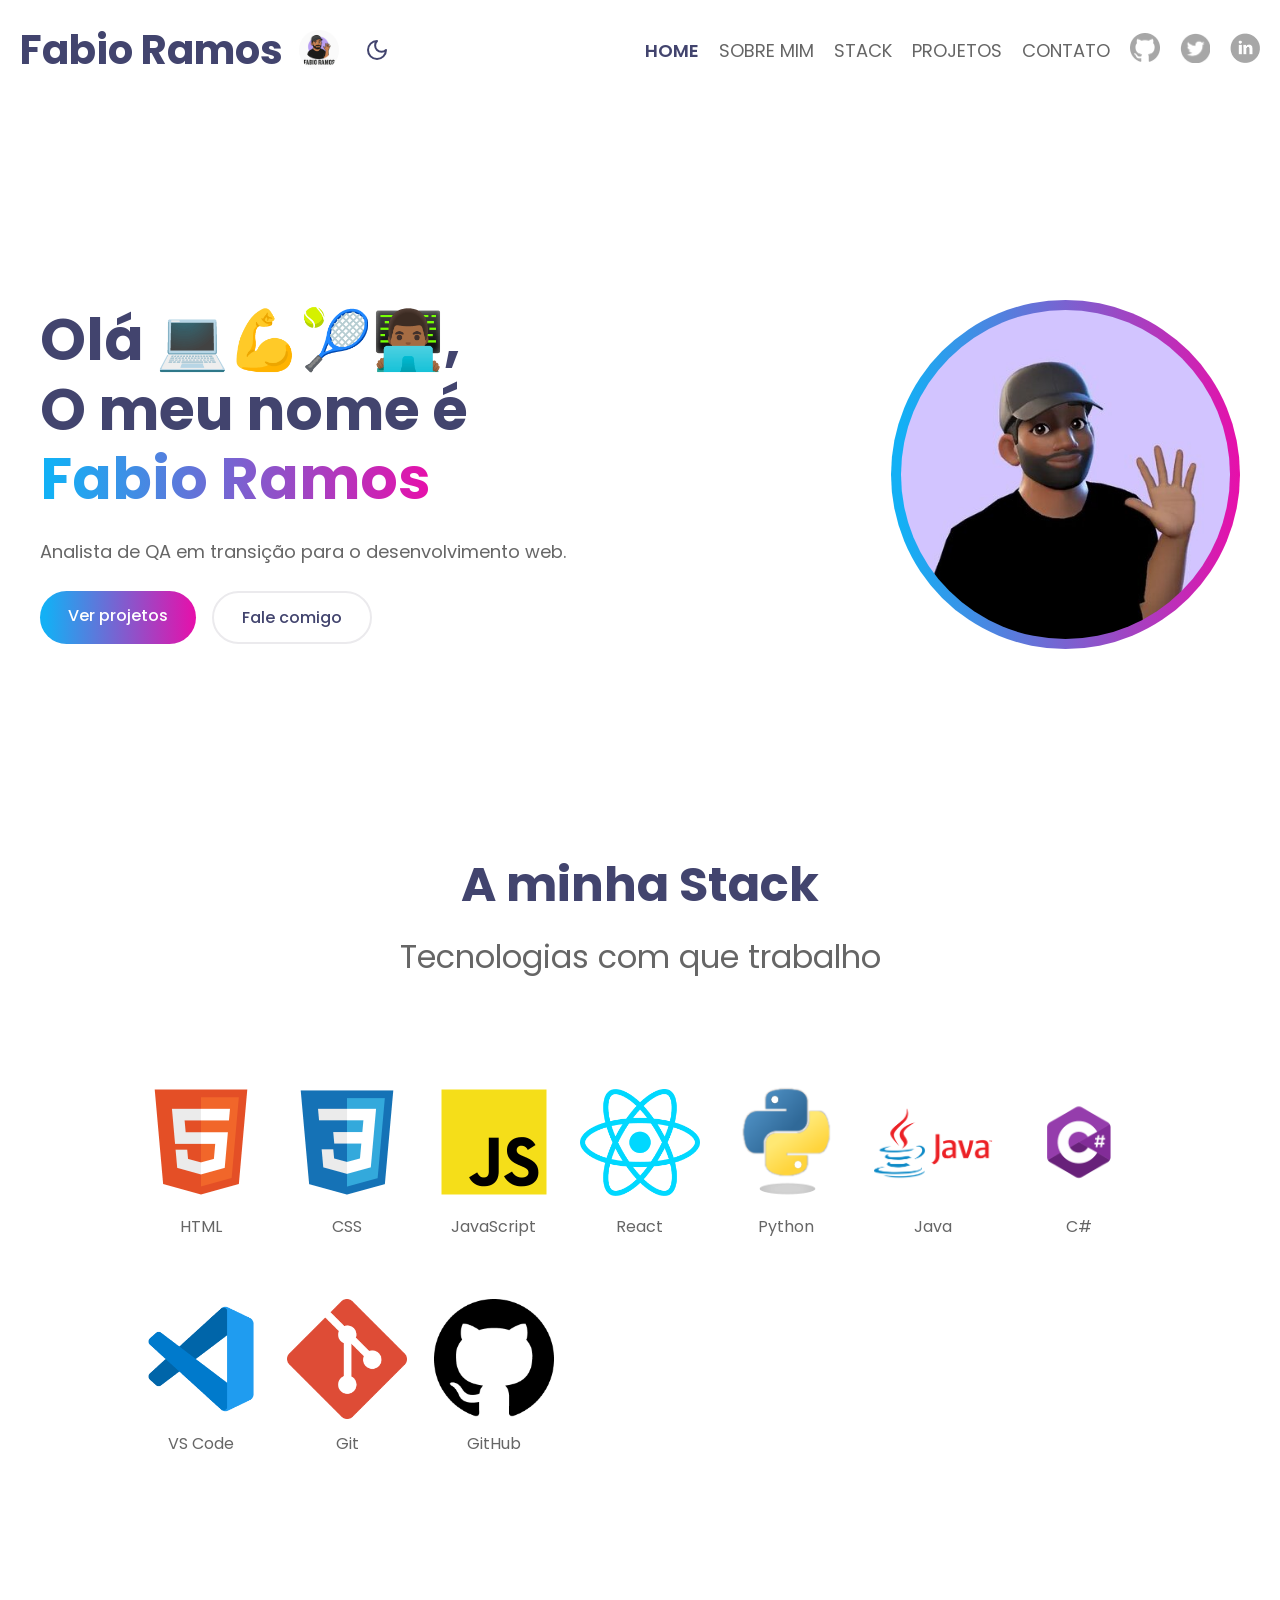
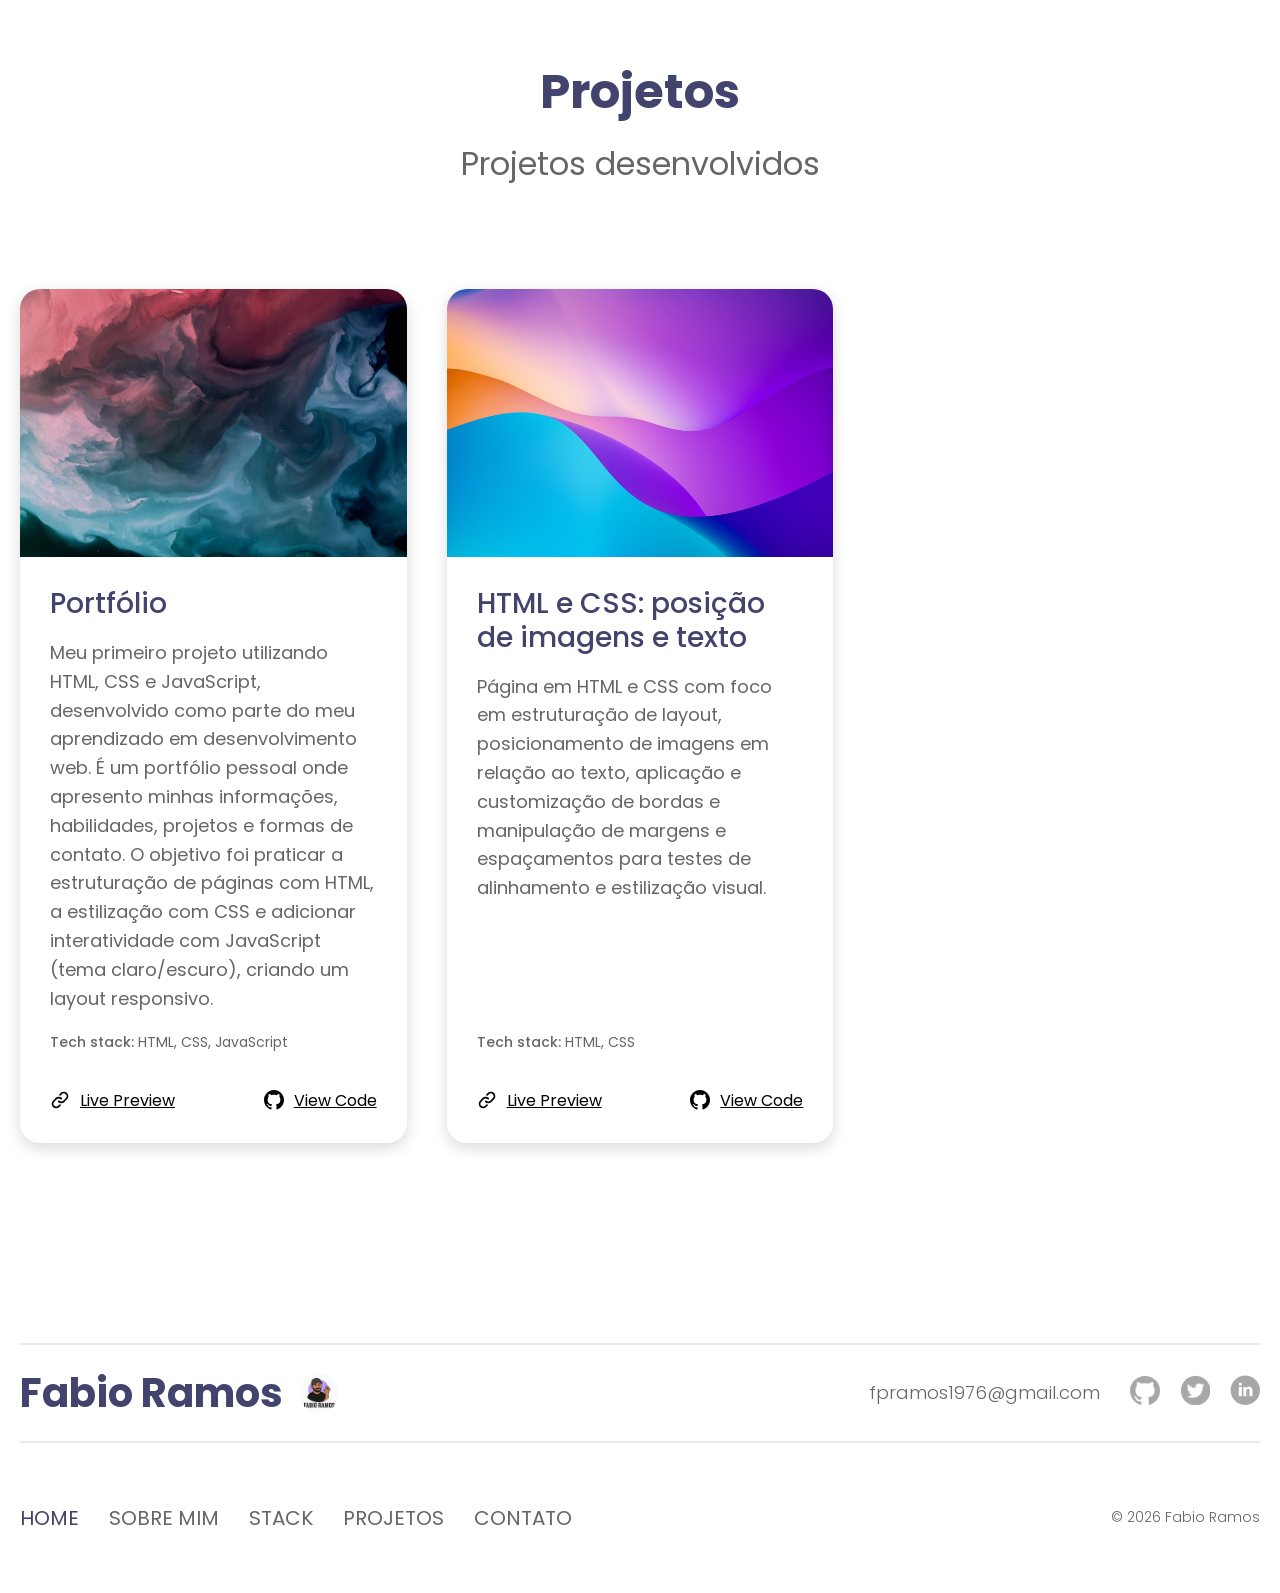
==== commit 112b193c: "Corrige HTML, deixa o site responsivo e melhora o tema escuro - Corrige HTML inválido (links aninhad" ====
--- a/index.html
+++ b/index.html
@@ -1,455 +1,236 @@
 <!DOCTYPE html>
-<html lang="pt" data-theme="light">
+<html lang="pt-BR" data-theme="light">
   <head>
-    <title>Portifolio Fabio Ramos</title>
     <meta charset="UTF-8" />
+    <meta name="viewport" content="width=device-width, initial-scale=1.0" />
+    <title>Fabio Ramos | Portfólio</title>
+    <meta name="description" content="Portfólio de Fabio Ramos: projetos, stack e contato." />
+    <meta property="og:title" content="Fabio Ramos | Portfólio" />
+    <meta property="og:description" content="Portfólio de Fabio Ramos: projetos, stack e contato." />
+    <meta property="og:image" content="assets/images/avatar-fabio.jpg" />
+    <link rel="icon" type="image/png" href="assets/images/favicon.png" />
     <link rel="preconnect" href="https://fonts.googleapis.com" />
     <link rel="preconnect" href="https://fonts.gstatic.com" crossorigin />
     <link
-      href="https://fonts.googleapis.com/css2?family=Poppins:ital,wght@0,100;0,200;0,300;0,400;0,500;0,600;0,700;0,800;0,900;1,100;1,200;1,300;1,400;1,500;1,600;1,700;1,800;1,900&display=swap"
+      href="https://fonts.googleapis.com/css2?family=Poppins:wght@300;400;500;600;700&display=swap"
       rel="stylesheet"
     />
     <link rel="stylesheet" href="css/main.css" />
-    <link rel="icon" type="image/png" href="/assets/images/Fabio-Ramos-Cartoon-Logo.svg">
+    <!-- Carregado no head para aplicar o tema antes da página ser desenhada -->
+    <script src="assets/main.js"></script>
   </head>
-  <body>
+  <body class="home-page">
+    <a class="skipLink" href="#conteudo">Pular para o conteúdo</a>
     <div class="container">
-    <header class="primaryHeadear">
-      <div class="columnLeft">
-        <h2>Fabio Ramos</h2>
-        <img src="/assets/images/Fabio Ramos Cartoon Logo.png" alt="avatar cartoon Fabio" width="40" height="40">
-        <button id="toggleDarkMode" onclick="toggleDarkMode()">
-          <svg xmlns="http://www.w3.org/2000/svg" 
-          width="24" 
-          height="24" 
-          viewBox="0 0 24 24" 
-          fill="none" 
-          stroke="currentColor" 
-          stroke-width="2" 
-          stroke-linecap="round" 
-          stroke-linejoin="round" 
-          class="lucide lucide-moon-icon lucide-moon"><path d="M20.985 12.486a9 9 0 1 1-9.473-9.472c.405-.022.617.46.402.803a6 6 0 0 0 8.268 8.268c.344-.215.825-.004.803.401"/>
-          </svg>
-        </button>
-      </div>
+      <header class="primaryHeader">
+        <div class="columnLeft">
+          <a class="brand" href="index.html">
+            <span>Fabio Ramos</span>
+            <img src="assets/images/logo-fabio.png" alt="" width="40" height="40" />
+          </a>
+          <button id="toggleDarkMode" type="button" aria-label="Alternar tema claro/escuro">
+            <svg xmlns="http://www.w3.org/2000/svg" width="24" height="24" viewBox="0 0 24 24" fill="none" stroke="currentColor" stroke-width="2" stroke-linecap="round" stroke-linejoin="round" aria-hidden="true"><path d="M12 3a6 6 0 0 0 9 9 9 9 0 1 1-9-9Z"/></svg>
+          </button>
+        </div>
 
-      <div class="columnRight">
-        <nav>
-          <ul>
-            <li>
-              <a href="index.html">HOME</a>
-            </li>
-            <li>
-              <a href="about.html">SOBRE MIM</a>
-            </li>
-            <li>
-              <a href="stack.html">STACK</a>
-            </li>
-            <li>
-              <a href="project.html">PROJETO</a>
-            </li>
-            <li>
-              <a href="contact.html">CONTATO</a>
-            </li>
-            <li>
-              <a href="https://github.com/fpramos1976" target="_blank">
-              <img 
-              src="/assets/images/icon-github.png" 
-              alt="GitHub" 
-              width="30" 
-              height="30">
-            </li>
-              </a>
-            <li>
-              <a href="https://x.com/fpramos_76?s=21" target="_blank">
-              <img 
-              src="/assets/images/icon-twitter.png" 
-              alt="icon-twitter" 
-              width="30" 
-              height="30"><a href="/assets/images/icon-twitter.png">
-              </li>
-              </a>
-            <li>
-              <a href="https://www.linkedin.com/public-profile/settings?trk=d_flagship3_profile_self_view_public_profile" target="_blank">
-              <img 
-              src="/assets/images/icon-linkedin.png" 
-              alt="icon-twitter" 
-              width="30" 
-              height="30"><a href="/assets/images/icon-linkedin.png">
-              </li>
-              </a>
+        <nav class="columnRight" aria-label="Menu principal">
+          <ul class="menu">
+            <li><a href="index.html" aria-current="page">HOME</a></li>
+            <li><a href="about.html">SOBRE MIM</a></li>
+            <li><a href="stack.html">STACK</a></li>
+            <li><a href="project.html">PROJETOS</a></li>
+            <li><a href="contact.html">CONTATO</a></li>
+          </ul>
+          <ul class="socialList">
+            <li>
+              <a href="https://github.com/fpramos1976" target="_blank" rel="noopener noreferrer" aria-label="GitHub">
+                <img src="assets/images/icon-github.png" alt="" width="30" height="30" />
+              </a>
+            </li>
+            <li>
+              <a href="https://x.com/fpramos_76" target="_blank" rel="noopener noreferrer" aria-label="X (Twitter)">
+                <img src="assets/images/icon-twitter.png" alt="" width="30" height="30" />
+              </a>
+            </li>
+            <li>
+              <a href="https://www.linkedin.com/public-profile/settings?trk=d_flagship3_profile_self_view_public_profile" target="_blank" rel="noopener noreferrer" aria-label="LinkedIn">
+                <img src="assets/images/icon-linkedin.png" alt="" width="30" height="30" />
+              </a>
+            </li>
           </ul>
         </nav>
-      </div>
-    </header>
-    <main>
-     <section class="sectionBanner">
-      <div class="columnLeft">
-        <h1>Olá 💻💪🎾👨🏾‍💻,<br> O meu nome é <br>
-        <span> Fabio Ramos </span> 
-      </h1>
-      </div>
-      <div class="columnRight">
-        <img src="/assets/images/Fabio Ramos avatar.jpg" alt="Fabio Avatar" width="349" height="349">
-      </div>
-     </section>
-     <section class="sectionStack">
-      <header>
-        <h2>A minha Stack</h2>
-        <h3>Tecnologia com que trabalho</h3>
       </header>
-      <div class="stackImagesContainer">
-        <img src="/assets/images/vscode-icons_file-type-html.png" alt="html" 
-        width="120">
-        <img src="/assets/images/vscode-icons_file-type-css.png" alt="css" 
-        width="120">
-        <img src="/assets/images/vscode-icons_file-type-js-official.png" alt="js" 
-        width="120">
-        <img src="assets/images/logos_react.png" alt="react" 
-        width="120">
-        <img src="assets/images/python-logo.png" alt="python-logo" 
-        width="120">
-        <img src="/assets/images/vscode-icons_file-type-vscode.png" alt="vccode" 
-        width="120">
-        <img src="/assets/images/logos_java.png" alt="java" 
-        width="120"
-        class="imageLight">
-        <img src="/assets/images/logos_java.png" alt="java" 
-        width="120"
-        class="imageDark">
-        <img src="/assets/images/logos_Csharp.png" alt="C#" 
-        width="120">
-        <img src="/assets/images/logos_git-icon.png" alt="github" 
-        width="120">
-        <img src="/assets/images/akar-icons_github-fill.png" alt="github" 
-        width="120"
-        class="imageDark">
-        <img src="/assets/images/akar-icons_github-fill-black.png" alt="github" 
-        width="120"
-        class="imageLight">
-      </div>
 
-     </section>
-     <section class="sectionProjects">
-      <header>
-        <h2>Projetos</h2>
-        <h3>Projetos Desenvolvidos</h3>
-      </header>
-      <div class="projectsContainer">
-        <article class="projectBox">
+      <main id="conteudo">
+        <section class="sectionBanner">
+          <div class="columnLeft">
+            <h1>
+              Olá <span aria-hidden="true">💻💪🎾👨🏾‍💻</span>,<br />
+              O meu nome é<br />
+              <span class="gradientText">Fabio Ramos</span>
+            </h1>
+            <p class="bannerText">Analista de QA em transição para o desenvolvimento web.</p>
+            <div class="bannerActions">
+              <a class="button" href="project.html">Ver projetos</a>
+              <a class="button buttonOutline" href="contact.html">Fale comigo</a>
+            </div>
+          </div>
+          <div class="columnRight avatar">
+            <img src="assets/images/avatar-fabio.jpg" alt="Foto de Fabio Ramos" width="349" height="349" />
+          </div>
+        </section>
+        <section class="sectionStack">
           <header>
-            <img src="/assets/images/project1img.jpg" alt="imagem projeto" 
-            width="375">
+            <h2>A minha Stack</h2>
+            <p class="subtitle">Tecnologias com que trabalho</p>
           </header>
-          <div class="projectContent">
-            <h4>Portifolio</h4>
-            <p>Este é o meu primeiro projeto utilizando HTML, CSS e JavaScript, desenvolvido como parte do meu aprendizado em desenvolvimento web. Trata-se de um portfólio pessoal onde apresento minhas informações, habilidades, projetos e formas de contato. O objetivo principal foi praticar a estruturação de páginas com HTML, estilização com CSS e adicionar interatividade com JavaScript, criando um design responsivo e agradável para diferentes dispositivos.</p>
-            <small>
-              <strong>Tech Stack: HTML , CSS. JavaScript</strong> 
-            </small>
-            <div class="projectActions">
-              <div class="linkWithIcon">
-                <svg 
-                width="20" 
-                height="20" 
-                viewBox="0 0 20 20" 
-                fill="none" 
-                xmlns="http://www.w3.org/2000/svg">
-                <path d="M11.2867 8.7133C10.6041 8.031 9.67846 7.64771 8.71334 7.64771C7.74821 7.64771 6.82259 8.031 6.14 8.7133L3.56584 11.2866C2.88324 11.9692 2.49976 12.895 2.49976 13.8604C2.49976 14.8257 2.88324 15.7515 3.56584 16.4341C4.24844 17.1167 5.17424 17.5002 6.13959 17.5002C7.10493 17.5002 8.03074 17.1167 8.71334 16.4341L10 15.1475" stroke="black" stroke-width="1.66667" stroke-linecap="round" stroke-linejoin="round"></path>
-                <path d="M8.71332 11.2867C9.39591 11.969 10.3215 12.3523 11.2867 12.3523C12.2518 12.3523 13.1774 11.969 13.86 11.2867L16.4342 8.71334C17.1168 8.03074 17.5002 7.10493 17.5002 6.13959C17.5002 5.17424 17.1168 4.24844 16.4342 3.56584C15.7516 2.88324 14.8257 2.49976 13.8604 2.49976C12.8951 2.49976 11.9693 2.88324 11.2867 3.56584L9.99998 4.8525" stroke="black" stroke-width="1.66667" stroke-linecap="round" stroke-linejoin="round"></path>
-                </svg>
-                <a href="https://github.com/fpramos1976/projeto-profile" target="blank">Live Preview</a>
-                </div>
-
-                <div class="linkWithIcon">
-                <svg 
-                width="20" 
-                height="20" 
-                viewBox="0 0 20 20" 
-                fill="none" 
-                xmlns="http://www.w3.org/2000/svg">
-                <g clip-path="url(#clip0_10_167)">
-                <path fill-rule="evenodd" clip-rule="evenodd" d="M10 0C4.475 0 0 4.475 0 10C0 14.425 2.8625 18.1625 6.8375 19.4875C7.3375 19.575 7.525 19.275 7.525 19.0125C7.525 18.775 7.5125 17.9875 7.5125 17.15C5 17.6125 4.35 16.5375 4.15 15.975C4.0375 15.6875 3.55 14.8 3.125 14.5625C2.775 14.375 2.275 13.9125 3.1125 13.9C3.9 13.8875 4.4625 14.625 4.65 14.925C5.55 16.4375 6.9875 16.0125 7.5625 15.75C7.65 15.1 7.9125 14.6625 8.2 14.4125C5.975 14.1625 3.65 13.3 3.65 9.475C3.65 8.3875 4.0375 7.4875 4.675 6.7875C4.575 6.5375 4.225 5.5125 4.775 4.1375C4.775 4.1375 5.6125 3.875 7.525 5.1625C8.325 4.9375 9.175 4.825 10.025 4.825C10.875 4.825 11.725 4.9375 12.525 5.1625C14.4375 3.8625 15.275 4.1375 15.275 4.1375C15.825 5.5125 15.475 6.5375 15.375 6.7875C16.0125 7.4875 16.4 8.375 16.4 9.475C16.4 13.3125 14.0625 14.1625 11.8375 14.4125C12.2 14.725 12.5125 15.325 12.5125 16.2625C12.5125 17.6 12.5 18.675 12.5 19.0125C12.5 19.275 12.6875 19.5875 13.1875 19.4875C15.1726 18.8173 16.8976 17.5414 18.1197 15.8395C19.3418 14.1375 19.9994 12.0952 20 10C20 4.475 15.525 0 10 0Z" fill="black"></path>
-                </g><defs><clipPath id="clip0_10_167"><rect 
-                width="20" height="20" fill="white"></rect>
-                </clipPath></defs>
-                </svg>
-                <a href="https://github.com/fpramos1976/projeto-profile" target="_blank">View Code</a>
-              </div>
-            </div>
-          </div>
-        </article>
-        <article class="projectBox">
-              <header>
-                <img width="375" src="/assets/images/project2img.jpg" alt="img1">
-              </header>
+          <ul class="stackImagesContainer">
+            <li>
+              <img src="assets/images/vscode-icons_file-type-html.png" alt="" width="120" height="120" loading="lazy" />
+              <span>HTML</span>
+            </li>
+            <li>
+              <img src="assets/images/vscode-icons_file-type-css.png" alt="" width="120" height="120" loading="lazy" />
+              <span>CSS</span>
+            </li>
+            <li>
+              <img src="assets/images/vscode-icons_file-type-js-official.png" alt="" width="120" height="120" loading="lazy" />
+              <span>JavaScript</span>
+            </li>
+            <li>
+              <img src="assets/images/logos_react.png" alt="" width="120" height="120" loading="lazy" />
+              <span>React</span>
+            </li>
+            <li>
+              <img src="assets/images/python-logo.png" alt="" width="120" height="120" loading="lazy" />
+              <span>Python</span>
+            </li>
+            <li>
+              <img src="assets/images/logos_java.png" alt="" width="120" height="120" loading="lazy" />
+              <span>Java</span>
+            </li>
+            <li>
+              <img src="assets/images/logos_Csharp.png" alt="" width="120" height="120" loading="lazy" />
+              <span>C#</span>
+            </li>
+            <li>
+              <img src="assets/images/vscode-icons_file-type-vscode.png" alt="" width="120" height="120" loading="lazy" />
+              <span>VS Code</span>
+            </li>
+            <li>
+              <img src="assets/images/logos_git-icon.png" alt="" width="120" height="120" loading="lazy" />
+              <span>Git</span>
+            </li>
+            <li>
+              <img class="imageLight" src="assets/images/akar-icons_github-fill-black.png" alt="" width="120" height="120" loading="lazy" />
+              <img class="imageDark" src="assets/images/akar-icons_github-fill.png" alt="" width="120" height="120" loading="lazy" />
+              <span>GitHub</span>
+            </li>
+          </ul>
+        </section>
+        <section class="sectionProjects">
+          <header>
+            <h2>Projetos</h2>
+            <p class="subtitle">Projetos desenvolvidos</p>
+          </header>
+          <div class="projectsContainer">
+            <article class="projectBox">
+              <img src="assets/images/project1img.jpg" alt="Imagem do projeto Portfólio" width="375" height="260" loading="lazy" />
               <div class="projectContent">
-                <h4>Título do projeto 2</h4>
-                <p>
-                  Este é um exemplo de descrição do projeto, coisas aleatórias
-                  estão aqui na descrição Este é um exemplo de projeto, gerador
-                  lorem ipsum para conteúdo fictício
-                </p>
-                <small>
-                  <strong>Tech stack:</strong> HTML , JavaScript, SASS, React
-                </small>
+                <h3>Portfólio</h3>
+                <p>Meu primeiro projeto utilizando HTML, CSS e JavaScript, desenvolvido como parte do meu aprendizado em desenvolvimento web. É um portfólio pessoal onde apresento minhas informações, habilidades, projetos e formas de contato. O objetivo foi praticar a estruturação de páginas com HTML, a estilização com CSS e adicionar interatividade com JavaScript (tema claro/escuro), criando um layout responsivo.</p>
+                <p class="techStack"><strong>Tech stack:</strong> HTML, CSS, JavaScript</p>
                 <div class="projectActions">
-                  <div class="linkWithIcon">
-                    <svg width="20" height="20" viewBox="0 0 20 20" fill="none" xmlns="http://www.w3.org/2000/svg">
-                      <path d="M11.2867 8.7133C10.6041 8.031 9.67846 7.64771 8.71334 7.64771C7.74821 7.64771 6.82259 8.031 6.14 8.7133L3.56584 11.2866C2.88324 11.9692 2.49976 12.895 2.49976 13.8604C2.49976 14.8257 2.88324 15.7515 3.56584 16.4341C4.24844 17.1167 5.17424 17.5002 6.13959 17.5002C7.10493 17.5002 8.03074 17.1167 8.71334 16.4341L10 15.1475" stroke="black" stroke-width="1.66667" stroke-linecap="round" stroke-linejoin="round"></path>
-                      <path d="M8.71332 11.2867C9.39591 11.969 10.3215 12.3523 11.2867 12.3523C12.2518 12.3523 13.1774 11.969 13.86 11.2867L16.4342 8.71334C17.1168 8.03074 17.5002 7.10493 17.5002 6.13959C17.5002 5.17424 17.1168 4.24844 16.4342 3.56584C15.7516 2.88324 14.8257 2.49976 13.8604 2.49976C12.8951 2.49976 11.9693 2.88324 11.2867 3.56584L9.99998 4.8525" stroke="black" stroke-width="1.66667" stroke-linecap="round" stroke-linejoin="round"></path>
-                    </svg>
-                    <a href="#">Live Preview</a>
-                  </div>
-                  <div class="linkWithIcon">
-                    <svg width="20" height="20" viewBox="0 0 20 20" fill="none" xmlns="http://www.w3.org/2000/svg">
-                      <g clip-path="url(#clip0_10_167)">
-                        <path fill-rule="evenodd" clip-rule="evenodd" d="M10 0C4.475 0 0 4.475 0 10C0 14.425 2.8625 18.1625 6.8375 19.4875C7.3375 19.575 7.525 19.275 7.525 19.0125C7.525 18.775 7.5125 17.9875 7.5125 17.15C5 17.6125 4.35 16.5375 4.15 15.975C4.0375 15.6875 3.55 14.8 3.125 14.5625C2.775 14.375 2.275 13.9125 3.1125 13.9C3.9 13.8875 4.4625 14.625 4.65 14.925C5.55 16.4375 6.9875 16.0125 7.5625 15.75C7.65 15.1 7.9125 14.6625 8.2 14.4125C5.975 14.1625 3.65 13.3 3.65 9.475C3.65 8.3875 4.0375 7.4875 4.675 6.7875C4.575 6.5375 4.225 5.5125 4.775 4.1375C4.775 4.1375 5.6125 3.875 7.525 5.1625C8.325 4.9375 9.175 4.825 10.025 4.825C10.875 4.825 11.725 4.9375 12.525 5.1625C14.4375 3.8625 15.275 4.1375 15.275 4.1375C15.825 5.5125 15.475 6.5375 15.375 6.7875C16.0125 7.4875 16.4 8.375 16.4 9.475C16.4 13.3125 14.0625 14.1625 11.8375 14.4125C12.2 14.725 12.5125 15.325 12.5125 16.2625C12.5125 17.6 12.5 18.675 12.5 19.0125C12.5 19.275 12.6875 19.5875 13.1875 19.4875C15.1726 18.8173 16.8976 17.5414 18.1197 15.8395C19.3418 14.1375 19.9994 12.0952 20 10C20 4.475 15.525 0 10 0Z" fill="black"></path>
-                      </g>
-                      <defs>
-                        <clipPath id="clip0_10_167">
-                          <rect width="20" height="20" fill="white"></rect>
-                        </clipPath>
-                      </defs>
-                    </svg>
-                    <a href="#">View Code</a>
-                  </div>
+                  <a class="linkWithIcon" href="https://fpramos1976.github.io/projeto-profile/" target="_blank" rel="noopener noreferrer">
+                    <svg width="20" height="20" viewBox="0 0 20 20" fill="none" xmlns="http://www.w3.org/2000/svg" aria-hidden="true">
+                  <path d="M11.2867 8.7133C10.6041 8.031 9.67846 7.64771 8.71334 7.64771C7.74821 7.64771 6.82259 8.031 6.14 8.7133L3.56584 11.2866C2.88324 11.9692 2.49976 12.895 2.49976 13.8604C2.49976 14.8257 2.88324 15.7515 3.56584 16.4341C4.24844 17.1167 5.17424 17.5002 6.13959 17.5002C7.10493 17.5002 8.03074 17.1167 8.71334 16.4341L10 15.1475" stroke="currentColor" stroke-width="1.66667" stroke-linecap="round" stroke-linejoin="round"/>
+                  <path d="M8.71332 11.2867C9.39591 11.969 10.3215 12.3523 11.2867 12.3523C12.2518 12.3523 13.1774 11.969 13.86 11.2867L16.4342 8.71334C17.1168 8.03074 17.5002 7.10493 17.5002 6.13959C17.5002 5.17424 17.1168 4.24844 16.4342 3.56584C15.7516 2.88324 14.8257 2.49976 13.8604 2.49976C12.8951 2.49976 11.9693 2.88324 11.2867 3.56584L9.99998 4.8525" stroke="currentColor" stroke-width="1.66667" stroke-linecap="round" stroke-linejoin="round"/>
+                </svg>
+                    Live Preview
+                  </a>
+                  <a class="linkWithIcon" href="https://github.com/fpramos1976/projeto-profile" target="_blank" rel="noopener noreferrer">
+                    <svg width="20" height="20" viewBox="0 0 20 20" fill="none" xmlns="http://www.w3.org/2000/svg" aria-hidden="true">
+                  <path fill-rule="evenodd" clip-rule="evenodd" d="M10 0C4.475 0 0 4.475 0 10C0 14.425 2.8625 18.1625 6.8375 19.4875C7.3375 19.575 7.525 19.275 7.525 19.0125C7.525 18.775 7.5125 17.9875 7.5125 17.15C5 17.6125 4.35 16.5375 4.15 15.975C4.0375 15.6875 3.55 14.8 3.125 14.5625C2.775 14.375 2.275 13.9125 3.1125 13.9C3.9 13.8875 4.4625 14.625 4.65 14.925C5.55 16.4375 6.9875 16.0125 7.5625 15.75C7.65 15.1 7.9125 14.6625 8.2 14.4125C5.975 14.1625 3.65 13.3 3.65 9.475C3.65 8.3875 4.0375 7.4875 4.675 6.7875C4.575 6.5375 4.225 5.5125 4.775 4.1375C4.775 4.1375 5.6125 3.875 7.525 5.1625C8.325 4.9375 9.175 4.825 10.025 4.825C10.875 4.825 11.725 4.9375 12.525 5.1625C14.4375 3.8625 15.275 4.1375 15.275 4.1375C15.825 5.5125 15.475 6.5375 15.375 6.7875C16.0125 7.4875 16.4 8.375 16.4 9.475C16.4 13.3125 14.0625 14.1625 11.8375 14.4125C12.2 14.725 12.5125 15.325 12.5125 16.2625C12.5125 17.6 12.5 18.675 12.5 19.0125C12.5 19.275 12.6875 19.5875 13.1875 19.4875C15.1726 18.8173 16.8976 17.5414 18.1197 15.8395C19.3418 14.1375 19.9994 12.0952 20 10C20 4.475 15.525 0 10 0Z" fill="currentColor"/>
+                </svg>
+                    View Code
+                  </a>
                 </div>
               </div>
             </article>
             <article class="projectBox">
-              <header>
-                <img width="375" src="/assets/images/project3img.jpg" alt="img1">
-              </header>
+              <img src="assets/images/project2img.jpg" alt="Imagem do projeto HTML e CSS: posição de imagens e texto" width="375" height="260" loading="lazy" />
               <div class="projectContent">
-                <h4>Título do projeto 3</h4>
-                <p>
-                  Este é um exemplo de descrição do projeto, coisas aleatórias
-                  estão aqui na descrição Este é um exemplo de projeto, gerador
-                  lorem ipsum para conteúdo fictício
-                </p>
-                <small>
-                  <strong>Tech stack:</strong> HTML , JavaScript, SASS, React
-                </small>
+                <h3>HTML e CSS: posição de imagens e texto</h3>
+                <p>Página em HTML e CSS com foco em estruturação de layout, posicionamento de imagens em relação ao texto, aplicação e customização de bordas e manipulação de margens e espaçamentos para testes de alinhamento e estilização visual.</p>
+                <p class="techStack"><strong>Tech stack:</strong> HTML, CSS</p>
                 <div class="projectActions">
-                  <div class="linkWithIcon">
-                    <svg width="20" height="20" viewBox="0 0 20 20" fill="none" xmlns="http://www.w3.org/2000/svg">
-                      <path d="M11.2867 8.7133C10.6041 8.031 9.67846 7.64771 8.71334 7.64771C7.74821 7.64771 6.82259 8.031 6.14 8.7133L3.56584 11.2866C2.88324 11.9692 2.49976 12.895 2.49976 13.8604C2.49976 14.8257 2.88324 15.7515 3.56584 16.4341C4.24844 17.1167 5.17424 17.5002 6.13959 17.5002C7.10493 17.5002 8.03074 17.1167 8.71334 16.4341L10 15.1475" stroke="black" stroke-width="1.66667" stroke-linecap="round" stroke-linejoin="round"></path>
-                      <path d="M8.71332 11.2867C9.39591 11.969 10.3215 12.3523 11.2867 12.3523C12.2518 12.3523 13.1774 11.969 13.86 11.2867L16.4342 8.71334C17.1168 8.03074 17.5002 7.10493 17.5002 6.13959C17.5002 5.17424 17.1168 4.24844 16.4342 3.56584C15.7516 2.88324 14.8257 2.49976 13.8604 2.49976C12.8951 2.49976 11.9693 2.88324 11.2867 3.56584L9.99998 4.8525" stroke="black" stroke-width="1.66667" stroke-linecap="round" stroke-linejoin="round"></path>
-                    </svg>
-                    <a href="#">Live Preview</a>
-                  </div>
-                  <div class="linkWithIcon">
-                    <svg width="20" height="20" viewBox="0 0 20 20" fill="none" xmlns="http://www.w3.org/2000/svg">
-                      <g clip-path="url(#clip0_10_167)">
-                        <path fill-rule="evenodd" clip-rule="evenodd" d="M10 0C4.475 0 0 4.475 0 10C0 14.425 2.8625 18.1625 6.8375 19.4875C7.3375 19.575 7.525 19.275 7.525 19.0125C7.525 18.775 7.5125 17.9875 7.5125 17.15C5 17.6125 4.35 16.5375 4.15 15.975C4.0375 15.6875 3.55 14.8 3.125 14.5625C2.775 14.375 2.275 13.9125 3.1125 13.9C3.9 13.8875 4.4625 14.625 4.65 14.925C5.55 16.4375 6.9875 16.0125 7.5625 15.75C7.65 15.1 7.9125 14.6625 8.2 14.4125C5.975 14.1625 3.65 13.3 3.65 9.475C3.65 8.3875 4.0375 7.4875 4.675 6.7875C4.575 6.5375 4.225 5.5125 4.775 4.1375C4.775 4.1375 5.6125 3.875 7.525 5.1625C8.325 4.9375 9.175 4.825 10.025 4.825C10.875 4.825 11.725 4.9375 12.525 5.1625C14.4375 3.8625 15.275 4.1375 15.275 4.1375C15.825 5.5125 15.475 6.5375 15.375 6.7875C16.0125 7.4875 16.4 8.375 16.4 9.475C16.4 13.3125 14.0625 14.1625 11.8375 14.4125C12.2 14.725 12.5125 15.325 12.5125 16.2625C12.5125 17.6 12.5 18.675 12.5 19.0125C12.5 19.275 12.6875 19.5875 13.1875 19.4875C15.1726 18.8173 16.8976 17.5414 18.1197 15.8395C19.3418 14.1375 19.9994 12.0952 20 10C20 4.475 15.525 0 10 0Z" fill="black"></path>
-                      </g>
-                      <defs>
-                        <clipPath id="clip0_10_167">
-                          <rect width="20" height="20" fill="white"></rect>
-                        </clipPath>
-                      </defs>
-                    </svg>
-                    <a href="#">View Code</a>
-                  </div>
+                  <a class="linkWithIcon" href="https://fpramos1976.github.io/teste-de-imagem/" target="_blank" rel="noopener noreferrer">
+                    <svg width="20" height="20" viewBox="0 0 20 20" fill="none" xmlns="http://www.w3.org/2000/svg" aria-hidden="true">
+                  <path d="M11.2867 8.7133C10.6041 8.031 9.67846 7.64771 8.71334 7.64771C7.74821 7.64771 6.82259 8.031 6.14 8.7133L3.56584 11.2866C2.88324 11.9692 2.49976 12.895 2.49976 13.8604C2.49976 14.8257 2.88324 15.7515 3.56584 16.4341C4.24844 17.1167 5.17424 17.5002 6.13959 17.5002C7.10493 17.5002 8.03074 17.1167 8.71334 16.4341L10 15.1475" stroke="currentColor" stroke-width="1.66667" stroke-linecap="round" stroke-linejoin="round"/>
+                  <path d="M8.71332 11.2867C9.39591 11.969 10.3215 12.3523 11.2867 12.3523C12.2518 12.3523 13.1774 11.969 13.86 11.2867L16.4342 8.71334C17.1168 8.03074 17.5002 7.10493 17.5002 6.13959C17.5002 5.17424 17.1168 4.24844 16.4342 3.56584C15.7516 2.88324 14.8257 2.49976 13.8604 2.49976C12.8951 2.49976 11.9693 2.88324 11.2867 3.56584L9.99998 4.8525" stroke="currentColor" stroke-width="1.66667" stroke-linecap="round" stroke-linejoin="round"/>
+                </svg>
+                    Live Preview
+                  </a>
+                  <a class="linkWithIcon" href="https://github.com/fpramos1976/teste-de-imagem" target="_blank" rel="noopener noreferrer">
+                    <svg width="20" height="20" viewBox="0 0 20 20" fill="none" xmlns="http://www.w3.org/2000/svg" aria-hidden="true">
+                  <path fill-rule="evenodd" clip-rule="evenodd" d="M10 0C4.475 0 0 4.475 0 10C0 14.425 2.8625 18.1625 6.8375 19.4875C7.3375 19.575 7.525 19.275 7.525 19.0125C7.525 18.775 7.5125 17.9875 7.5125 17.15C5 17.6125 4.35 16.5375 4.15 15.975C4.0375 15.6875 3.55 14.8 3.125 14.5625C2.775 14.375 2.275 13.9125 3.1125 13.9C3.9 13.8875 4.4625 14.625 4.65 14.925C5.55 16.4375 6.9875 16.0125 7.5625 15.75C7.65 15.1 7.9125 14.6625 8.2 14.4125C5.975 14.1625 3.65 13.3 3.65 9.475C3.65 8.3875 4.0375 7.4875 4.675 6.7875C4.575 6.5375 4.225 5.5125 4.775 4.1375C4.775 4.1375 5.6125 3.875 7.525 5.1625C8.325 4.9375 9.175 4.825 10.025 4.825C10.875 4.825 11.725 4.9375 12.525 5.1625C14.4375 3.8625 15.275 4.1375 15.275 4.1375C15.825 5.5125 15.475 6.5375 15.375 6.7875C16.0125 7.4875 16.4 8.375 16.4 9.475C16.4 13.3125 14.0625 14.1625 11.8375 14.4125C12.2 14.725 12.5125 15.325 12.5125 16.2625C12.5125 17.6 12.5 18.675 12.5 19.0125C12.5 19.275 12.6875 19.5875 13.1875 19.4875C15.1726 18.8173 16.8976 17.5414 18.1197 15.8395C19.3418 14.1375 19.9994 12.0952 20 10C20 4.475 15.525 0 10 0Z" fill="currentColor"/>
+                </svg>
+                    View Code
+                  </a>
                 </div>
               </div>
             </article>
-            <article class="projectBox">
-              <header>
-                <img width="375" src="/assets/images/project4img.jpg" alt="img1">
-              </header>
-              <div class="projectContent">
-                <h4>Título do projeto 4</h4>
-                <p>
-                  Este é um exemplo de descrição do projeto, coisas aleatórias
-                  estão aqui na descrição Este é um exemplo de projeto, gerador
-                  lorem ipsum para conteúdo fictício
-                </p>
-                <small>
-                  <strong>Tech stack:</strong> HTML , JavaScript, SASS, React
-                </small>
-                <div class="projectActions">
-                  <div class="linkWithIcon">
-                    <svg width="20" height="20" viewBox="0 0 20 20" fill="none" xmlns="http://www.w3.org/2000/svg">
-                      <path d="M11.2867 8.7133C10.6041 8.031 9.67846 7.64771 8.71334 7.64771C7.74821 7.64771 6.82259 8.031 6.14 8.7133L3.56584 11.2866C2.88324 11.9692 2.49976 12.895 2.49976 13.8604C2.49976 14.8257 2.88324 15.7515 3.56584 16.4341C4.24844 17.1167 5.17424 17.5002 6.13959 17.5002C7.10493 17.5002 8.03074 17.1167 8.71334 16.4341L10 15.1475" stroke="black" stroke-width="1.66667" stroke-linecap="round" stroke-linejoin="round"></path>
-                      <path d="M8.71332 11.2867C9.39591 11.969 10.3215 12.3523 11.2867 12.3523C12.2518 12.3523 13.1774 11.969 13.86 11.2867L16.4342 8.71334C17.1168 8.03074 17.5002 7.10493 17.5002 6.13959C17.5002 5.17424 17.1168 4.24844 16.4342 3.56584C15.7516 2.88324 14.8257 2.49976 13.8604 2.49976C12.8951 2.49976 11.9693 2.88324 11.2867 3.56584L9.99998 4.8525" stroke="black" stroke-width="1.66667" stroke-linecap="round" stroke-linejoin="round"></path>
-                    </svg>
-                    <a href="#">Live Preview</a>
-                  </div>
-                  <div class="linkWithIcon">
-                    <svg width="20" height="20" viewBox="0 0 20 20" fill="none" xmlns="http://www.w3.org/2000/svg">
-                      <g clip-path="url(#clip0_10_167)">
-                        <path fill-rule="evenodd" clip-rule="evenodd" d="M10 0C4.475 0 0 4.475 0 10C0 14.425 2.8625 18.1625 6.8375 19.4875C7.3375 19.575 7.525 19.275 7.525 19.0125C7.525 18.775 7.5125 17.9875 7.5125 17.15C5 17.6125 4.35 16.5375 4.15 15.975C4.0375 15.6875 3.55 14.8 3.125 14.5625C2.775 14.375 2.275 13.9125 3.1125 13.9C3.9 13.8875 4.4625 14.625 4.65 14.925C5.55 16.4375 6.9875 16.0125 7.5625 15.75C7.65 15.1 7.9125 14.6625 8.2 14.4125C5.975 14.1625 3.65 13.3 3.65 9.475C3.65 8.3875 4.0375 7.4875 4.675 6.7875C4.575 6.5375 4.225 5.5125 4.775 4.1375C4.775 4.1375 5.6125 3.875 7.525 5.1625C8.325 4.9375 9.175 4.825 10.025 4.825C10.875 4.825 11.725 4.9375 12.525 5.1625C14.4375 3.8625 15.275 4.1375 15.275 4.1375C15.825 5.5125 15.475 6.5375 15.375 6.7875C16.0125 7.4875 16.4 8.375 16.4 9.475C16.4 13.3125 14.0625 14.1625 11.8375 14.4125C12.2 14.725 12.5125 15.325 12.5125 16.2625C12.5125 17.6 12.5 18.675 12.5 19.0125C12.5 19.275 12.6875 19.5875 13.1875 19.4875C15.1726 18.8173 16.8976 17.5414 18.1197 15.8395C19.3418 14.1375 19.9994 12.0952 20 10C20 4.475 15.525 0 10 0Z" fill="black"></path>
-                      </g>
-                      <defs>
-                        <clipPath id="clip0_10_167">
-                          <rect width="20" height="20" fill="white"></rect>
-                        </clipPath>
-                      </defs>
-                    </svg>
-                    <a href="#">View Code</a>
-                  </div>
-                </div>
-              </div>
-            </article>
-            <article class="projectBox">
-              <header>
-                <img width="375" src="/assets/images/project5img.jpg" alt="img1">
-              </header>
-              <div class="projectContent">
-                <h4>Título do projeto 5</h4>
-                <p>
-                  Este é um exemplo de descrição do projeto, coisas aleatórias
-                  estão aqui na descrição Este é um exemplo de projeto, gerador
-                  lorem ipsum para conteúdo fictício
-                </p>
-                <small>
-                  <strong>Tech stack:</strong> HTML , JavaScript, SASS, React
-                </small>
-                <div class="projectActions">
-                  <div class="linkWithIcon">
-                    <svg width="20" height="20" viewBox="0 0 20 20" fill="none" xmlns="http://www.w3.org/2000/svg">
-                      <path d="M11.2867 8.7133C10.6041 8.031 9.67846 7.64771 8.71334 7.64771C7.74821 7.64771 6.82259 8.031 6.14 8.7133L3.56584 11.2866C2.88324 11.9692 2.49976 12.895 2.49976 13.8604C2.49976 14.8257 2.88324 15.7515 3.56584 16.4341C4.24844 17.1167 5.17424 17.5002 6.13959 17.5002C7.10493 17.5002 8.03074 17.1167 8.71334 16.4341L10 15.1475" stroke="black" stroke-width="1.66667" stroke-linecap="round" stroke-linejoin="round"></path>
-                      <path d="M8.71332 11.2867C9.39591 11.969 10.3215 12.3523 11.2867 12.3523C12.2518 12.3523 13.1774 11.969 13.86 11.2867L16.4342 8.71334C17.1168 8.03074 17.5002 7.10493 17.5002 6.13959C17.5002 5.17424 17.1168 4.24844 16.4342 3.56584C15.7516 2.88324 14.8257 2.49976 13.8604 2.49976C12.8951 2.49976 11.9693 2.88324 11.2867 3.56584L9.99998 4.8525" stroke="black" stroke-width="1.66667" stroke-linecap="round" stroke-linejoin="round"></path>
-                    </svg>
-                    <a href="#">Live Preview</a>
-                  </div>
-                  <div class="linkWithIcon">
-                    <svg width="20" height="20" viewBox="0 0 20 20" fill="none" xmlns="http://www.w3.org/2000/svg">
-                      <g clip-path="url(#clip0_10_167)">
-                        <path fill-rule="evenodd" clip-rule="evenodd" d="M10 0C4.475 0 0 4.475 0 10C0 14.425 2.8625 18.1625 6.8375 19.4875C7.3375 19.575 7.525 19.275 7.525 19.0125C7.525 18.775 7.5125 17.9875 7.5125 17.15C5 17.6125 4.35 16.5375 4.15 15.975C4.0375 15.6875 3.55 14.8 3.125 14.5625C2.775 14.375 2.275 13.9125 3.1125 13.9C3.9 13.8875 4.4625 14.625 4.65 14.925C5.55 16.4375 6.9875 16.0125 7.5625 15.75C7.65 15.1 7.9125 14.6625 8.2 14.4125C5.975 14.1625 3.65 13.3 3.65 9.475C3.65 8.3875 4.0375 7.4875 4.675 6.7875C4.575 6.5375 4.225 5.5125 4.775 4.1375C4.775 4.1375 5.6125 3.875 7.525 5.1625C8.325 4.9375 9.175 4.825 10.025 4.825C10.875 4.825 11.725 4.9375 12.525 5.1625C14.4375 3.8625 15.275 4.1375 15.275 4.1375C15.825 5.5125 15.475 6.5375 15.375 6.7875C16.0125 7.4875 16.4 8.375 16.4 9.475C16.4 13.3125 14.0625 14.1625 11.8375 14.4125C12.2 14.725 12.5125 15.325 12.5125 16.2625C12.5125 17.6 12.5 18.675 12.5 19.0125C12.5 19.275 12.6875 19.5875 13.1875 19.4875C15.1726 18.8173 16.8976 17.5414 18.1197 15.8395C19.3418 14.1375 19.9994 12.0952 20 10C20 4.475 15.525 0 10 0Z" fill="black"></path>
-                      </g>
-                      <defs>
-                        <clipPath id="clip0_10_167">
-                          <rect width="20" height="20" fill="white"></rect>
-                        </clipPath>
-                      </defs>
-                    </svg>
-                    <a href="#">View Code</a>
-                  </div>
-                </div>
-              </div>
-            </article>
-            <article class="projectBox">
-              <header>
-                <img width="375" src="/assets/images/project6img.jpg" alt="img1">
-              </header>
-              <div class="projectContent">
-                <h4>Título do projeto 6</h4>
-                <p>
-                  Este é um exemplo de descrição do projeto, coisas aleatórias
-                  estão aqui na descrição Este é um exemplo de projeto, gerador
-                  lorem ipsum para conteúdo fictício
-                </p>
-                <small>
-                  <strong>Tech stack:</strong> HTML , JavaScript, SASS, React
-                </small>
-                <div class="projectActions">
-                  <div class="linkWithIcon">
-                    <svg width="20" height="20" viewBox="0 0 20 20" fill="none" xmlns="http://www.w3.org/2000/svg">
-                      <path d="M11.2867 8.7133C10.6041 8.031 9.67846 7.64771 8.71334 7.64771C7.74821 7.64771 6.82259 8.031 6.14 8.7133L3.56584 11.2866C2.88324 11.9692 2.49976 12.895 2.49976 13.8604C2.49976 14.8257 2.88324 15.7515 3.56584 16.4341C4.24844 17.1167 5.17424 17.5002 6.13959 17.5002C7.10493 17.5002 8.03074 17.1167 8.71334 16.4341L10 15.1475" stroke="black" stroke-width="1.66667" stroke-linecap="round" stroke-linejoin="round"></path>
-                      <path d="M8.71332 11.2867C9.39591 11.969 10.3215 12.3523 11.2867 12.3523C12.2518 12.3523 13.1774 11.969 13.86 11.2867L16.4342 8.71334C17.1168 8.03074 17.5002 7.10493 17.5002 6.13959C17.5002 5.17424 17.1168 4.24844 16.4342 3.56584C15.7516 2.88324 14.8257 2.49976 13.8604 2.49976C12.8951 2.49976 11.9693 2.88324 11.2867 3.56584L9.99998 4.8525" stroke="black" stroke-width="1.66667" stroke-linecap="round" stroke-linejoin="round"></path>
-                    </svg>
-                    <a href="#">Live Preview</a>
-                  </div>
-                  <div class="linkWithIcon">
-                    <svg width="20" height="20" viewBox="0 0 20 20" fill="none" xmlns="http://www.w3.org/2000/svg">
-                      <g clip-path="url(#clip0_10_167)">
-                        <path fill-rule="evenodd" clip-rule="evenodd" d="M10 0C4.475 0 0 4.475 0 10C0 14.425 2.8625 18.1625 6.8375 19.4875C7.3375 19.575 7.525 19.275 7.525 19.0125C7.525 18.775 7.5125 17.9875 7.5125 17.15C5 17.6125 4.35 16.5375 4.15 15.975C4.0375 15.6875 3.55 14.8 3.125 14.5625C2.775 14.375 2.275 13.9125 3.1125 13.9C3.9 13.8875 4.4625 14.625 4.65 14.925C5.55 16.4375 6.9875 16.0125 7.5625 15.75C7.65 15.1 7.9125 14.6625 8.2 14.4125C5.975 14.1625 3.65 13.3 3.65 9.475C3.65 8.3875 4.0375 7.4875 4.675 6.7875C4.575 6.5375 4.225 5.5125 4.775 4.1375C4.775 4.1375 5.6125 3.875 7.525 5.1625C8.325 4.9375 9.175 4.825 10.025 4.825C10.875 4.825 11.725 4.9375 12.525 5.1625C14.4375 3.8625 15.275 4.1375 15.275 4.1375C15.825 5.5125 15.475 6.5375 15.375 6.7875C16.0125 7.4875 16.4 8.375 16.4 9.475C16.4 13.3125 14.0625 14.1625 11.8375 14.4125C12.2 14.725 12.5125 15.325 12.5125 16.2625C12.5125 17.6 12.5 18.675 12.5 19.0125C12.5 19.275 12.6875 19.5875 13.1875 19.4875C15.1726 18.8173 16.8976 17.5414 18.1197 15.8395C19.3418 14.1375 19.9994 12.0952 20 10C20 4.475 15.525 0 10 0Z" fill="black"></path>
-                      </g>
-                      <defs>
-                        <clipPath id="clip0_10_167">
-                          <rect width="20" height="20" fill="white"></rect>
-                        </clipPath>
-                      </defs>
-                    </svg>
-                    <a href="#">View Code</a>
-                  </div>
-                </div>
-              </div>
-            </article>
-          </div>
-          </main>
-          <footer class="footerWrapper">
-          <div class="mainFooter">
-            <div class="mainFooterColumn left">
-              <h2>Fabio Ramos</h2>
-              <img src="/assets/images/Fabio Ramos Cartoon Logo.png" alt="avatar cartoon Fabio" width="40" height="40">
-            </div>
-            <div class="mainFooterColumn right">
-              <div>
-                <a href="mailto:fpramos1976@gmail.com">fpramos1976@gmail.com</a>
-              </div>
-              <div>
-                <ul>
-                  <li>
-                    <a href="https://github.com/fpramos1976" target="_blank">
-                      <img
-                        src="assets/images/icon-github.png"
-                        alt="icon github"
-                        width="30"
-                        height="30"
-                      />
-                    </a>
-                  </li>
-                  <li>
-                    <a href="https://x.com/fpramos_76?s=21" target="_blank">
-                      <img
-                        src="assets/images/icon-twitter.png"
-                        alt="icon twitter"
-                        width="30"
-                        height="30"
-                      />
-                    </a>
-                  </li>
-                  <li>
-                    <a
-                      href="https://www.linkedin.com/public-profile/settings?trk=d_flagship3_profile_self_view_public_profile"
-                      target="_blank"
-                    >
-                      <img
-                        src="assets/images/icon-linkedin.png"
-                        alt="icon linkedin"
-                        width="30"
-                        height="30"
-                      />
-                    </a>
-                  </li>
-                </ul>
-              </div>
-            </div>
-          </div>
-          <div class="miniFooter">
-            <nav>
-              <ul>
-                <li>
-              <a href="index.html" style="text-decoration: none;">HOME</a>
-            </li>
-            <li>
-              <a href="about.html">SOBRE MIM</a>
-            </li>
-            <li>
-              <a href="stack.html">STACK</a>
-            </li>
-            <li>
-              <a href="project.html">PROJETO</a>
-            </li>
-            <li>
-              <a href="contact.html">CONTATO</a>
-            </li>
-              </ul>
-            </nav>
-          </div>
-        </footer>
+            <!--
+              MODELO: para adicionar um novo projeto, copie um <article class="projectBox">
+              acima, troque a imagem (ex.: assets/images/project3img.jpg), o título,
+              a descrição, a stack e os links de "Live Preview" e "View Code".
+            -->
+          </div>
+        </section>
+      </main>
 
-     
-      
-      <script src="assets/main.js"></script>
-
-    </main>
+      <footer class="footerWrapper">
+        <div class="mainFooter">
+          <div class="mainFooterColumn left">
+            <a class="brand" href="index.html">
+              <span>Fabio Ramos</span>
+              <img src="assets/images/logo-fabio.png" alt="" width="40" height="40" />
+            </a>
+          </div>
+          <div class="mainFooterColumn right">
+            <a href="mailto:fpramos1976@gmail.com">fpramos1976@gmail.com</a>
+            <ul class="socialList">
+            <li>
+              <a href="https://github.com/fpramos1976" target="_blank" rel="noopener noreferrer" aria-label="GitHub">
+                <img src="assets/images/icon-github.png" alt="" width="30" height="30" />
+              </a>
+            </li>
+            <li>
+              <a href="https://x.com/fpramos_76" target="_blank" rel="noopener noreferrer" aria-label="X (Twitter)">
+                <img src="assets/images/icon-twitter.png" alt="" width="30" height="30" />
+              </a>
+            </li>
+            <li>
+              <a href="https://www.linkedin.com/public-profile/settings?trk=d_flagship3_profile_self_view_public_profile" target="_blank" rel="noopener noreferrer" aria-label="LinkedIn">
+                <img src="assets/images/icon-linkedin.png" alt="" width="30" height="30" />
+              </a>
+            </li>
+          </ul>
+          </div>
+        </div>
+        <div class="miniFooter">
+          <nav aria-label="Menu do rodapé">
+            <ul>
+              <li><a href="index.html" aria-current="page">HOME</a></li>
+              <li><a href="about.html">SOBRE MIM</a></li>
+              <li><a href="stack.html">STACK</a></li>
+              <li><a href="project.html">PROJETOS</a></li>
+              <li><a href="contact.html">CONTATO</a></li>
+            </ul>
+          </nav>
+          <small>&copy; <span id="currentYear">2025</span> Fabio Ramos</small>
+        </div>
+      </footer>
     </div>
-
-    
   </body>
 </html>
--- a/css/main.css
+++ b/css/main.css
@@ -4,389 +4,538 @@
 */
 @import url("_variables.css");
 
-html{
-    font-size: 62.5%;
-    font-family: "Poppins", sans-serif;
-}
-body{
-    background: var(--background);
-    color: #fff; 
+*,
+*::before,
+*::after {
+  box-sizing: border-box;
+}
+html {
+  font-size: 62.5%;
+  font-family: "Poppins", sans-serif;
+  scroll-behavior: smooth;
+}
+body {
+  margin: 0;
+  background: var(--background);
+  color: var(--colorText);
+  transition: background-color 0.3s ease, color 0.3s ease;
+}
+img {
+  max-width: 100%;
+  height: auto;
+}
+a {
+  color: var(--colorAnchor);
+}
+a:focus-visible,
+button:focus-visible {
+  outline: 3px solid #13b0f5;
+  outline-offset: 3px;
+  border-radius: 4px;
+}
+.skipLink {
+  position: absolute;
+  left: -9999px;
+  top: 10px;
+  z-index: 10;
+  padding: 10px 16px;
+  font-size: 1.6rem;
+  background: var(--backgroundProjectBox);
+}
+.skipLink:focus {
+  left: 10px;
 }
 /*
 * TIPOGRAFIA
 */
-h1, h2{
-    font-weight: var(--fontWeightBold);
-}
-h1{
-    color: var(--colorH1);
-    font-size: 5.8rem;
-}
-h2{
-    color: var(--colorH2);
-    font-size: 4.8rem;
-}
-h3{
-    color: var(--colorH3);
-    font-weight: var(--fontWeightRegular);
-    font-size: 3.2rem;
-}
-h4{
-    color: var(--colorH4);
-    font-weight: var(--fontWeightMedium);
-    font-size: 2.8rem;
-}
-p{
-    color: var(--colorP);
-    font-weight:var(--fontWeightMedium);
-    font-size: 1.8rem; 
-}
-small{
-    color: var(--colorP);
-    font-weight: var(--fontWeightLight);
-    font-size: 1.4rem ;
-}
-strong{
-    color: var(--colorP);
-    font-weight: var(--fontWeightRegular);
-    font-size: 1.6rem ;
-}
-section{
-    margin: 200px 0;
-}
-.primaryHeadear{
-    display: flex;
-    justify-content: space-between;
-    align-items: center;
-}
-.primaryHeadear .columnLeft{
-    width: 40%;
-    display: flex;
-    justify-content: flex-start;
-    align-items: center;
-    gap: 20px;
-}
-.primaryHeadear .columnLeft button{
-    background-color: transparent;
-    border: none;
-    cursor: pointer;
-}
-.primaryHeadear .columnLeft button svg{
-    stroke: var(--colorText);
-}
-.primaryHeadear .columnRight{
-    width: 60%;
-}
-.primaryHeadear .columnLeft h2{
-    font-size: 4rem;
-    font-weight: var(--fontWeightBold);
-}
-.primaryHeadear .columnRight nav ul{
-    color: var(--colorH2);
-    display: flex;
-    justify-content: flex-end;
-    align-items: center;
-    gap: 20px;
-}
-.primaryHeadear .columnRight nav ul il a{
-    font-size: 2rem;
-    color: var(--colorPrimaryMenu);
-    text-decoration: none;
-}
-.primaryHeadear .columnRight nav ul{
-    list-style: none;
-}
-.container{
-    width: 1280px;
-    margin: 0 auto;
-}
-.container .columnLeft img{
-    border-radius: 100%;
+h1,
+h2 {
+  font-weight: var(--fontWeightBold);
+}
+h1 {
+  color: var(--colorH1);
+  font-size: 5.8rem;
+}
+h2 {
+  color: var(--colorH2);
+  font-size: 4.8rem;
+}
+h3 {
+  color: var(--colorH3);
+  font-weight: var(--fontWeightRegular);
+  font-size: 3.2rem;
+}
+h4 {
+  color: var(--colorH4);
+  font-weight: var(--fontWeightMedium);
+  font-size: 2.8rem;
+}
+p {
+  color: var(--colorP);
+  font-weight: var(--fontWeightRegular);
+  font-size: 1.8rem;
+  line-height: 1.6;
+}
+small {
+  color: var(--colorP);
+  font-weight: var(--fontWeightLight);
+  font-size: 1.4rem;
+}
+strong {
+  font-weight: var(--fontWeightMedium);
+}
+.subtitle {
+  color: var(--colorH3);
+  font-size: 3.2rem;
+  margin-top: 0;
+}
+.gradientText {
+  background: var(--primaryGradient);
+  background-clip: text;
+  -webkit-background-clip: text;
+  -webkit-text-fill-color: transparent;
+}
+section {
+  margin: 200px 0;
+}
+.container {
+  width: 100%;
+  max-width: 1280px;
+  margin: 0 auto;
+  padding: 0 20px;
+}
+/*
+* HEADER
+*/
+.primaryHeader {
+  display: flex;
+  justify-content: space-between;
+  align-items: center;
+  gap: 20px;
+  padding: 20px 0;
+}
+.primaryHeader .columnLeft {
+  display: flex;
+  align-items: center;
+  gap: 20px;
+}
+.brand {
+  display: inline-flex;
+  align-items: center;
+  gap: 16px;
+  color: var(--colorH2);
+  font-size: 4rem;
+  font-weight: var(--fontWeightBold);
+  text-decoration: none;
+}
+.brand img {
+  border-radius: 100%;
+}
+#toggleDarkMode {
+  display: inline-flex;
+  padding: 6px;
+  background-color: transparent;
+  border: none;
+  color: var(--colorText);
+  cursor: pointer;
+}
+.primaryHeader .columnRight {
+  display: flex;
+  justify-content: flex-end;
+  align-items: center;
+  flex-wrap: wrap;
+  gap: 20px;
+}
+.menu,
+.socialList {
+  display: flex;
+  align-items: center;
+  flex-wrap: wrap;
+  gap: 20px;
+  margin: 0;
+  padding: 0;
+  list-style: none;
+}
+.menu a {
+  font-size: 1.8rem;
+  color: var(--colorPrimaryMenu);
+  text-decoration: none;
+  transition: color 0.2s ease;
+}
+.menu a:hover,
+.menu a[aria-current="page"] {
+  color: var(--colorH2);
+  font-weight: var(--fontWeightSemiBold);
+}
+.socialList a {
+  display: inline-flex;
+  transition: transform 0.2s ease;
+}
+.socialList a:hover {
+  transform: translateY(-3px);
+}
+html[data-theme="dark"] .socialList img {
+  filter: invert(1);
+}
+/*
+* BOTÕES
+*/
+.button {
+  display: inline-block;
+  padding: 12px 28px;
+  border-radius: 999px;
+  background: var(--primaryGradient);
+  color: var(--white);
+  font-size: 1.6rem;
+  font-weight: var(--fontWeightMedium);
+  text-decoration: none;
+  transition: opacity 0.2s ease;
+}
+.button:hover {
+  opacity: 0.85;
+}
+.buttonOutline {
+  background: transparent;
+  color: var(--colorH2);
+  border: 2px solid var(--colorBorder);
 }
 /*
 * SECTION BANNER
 */
-.sectionBanner{
-    display: flex;
-    justify-content: space-between;
-    align-items: center;
-    width: 1200px;
-    margin-left: auto;
-    margin-right: auto;
-}
-.sectionBanner .columnLeft h1{
-    font-size: 5.8rem;
-    line-height: 7rem;
-}
-.sectionBanner .columnLeft h1 span{
-    background: var(--primaryGradient);
-    background-clip: text;
-    -webkit-text-fill-color: transparent;
-}
-.sectionBanner .columnRight img{
-    width: calc(100% - 20px);
-    height: calc(100% - 20px);
-    border-radius: 100%;
-}
-.sectionBanner .columnRight{
-    position: relative;
-    border-radius: 100%;
-    overflow: hidden;
-    display: flex;
-    justify-content: center;
-    align-items: center;
-    width: 349px;
-    height: 349px;
-}
-.sectionBanner .columnRight::before{
-    content: "";
-    width: 100%;
-    height: 100%;
-    background: var(--primaryGradient);
-    left: 0;
-    right: 0;
-    position: absolute;
-    z-index: -1;
+.sectionBanner {
+  display: flex;
+  justify-content: space-between;
+  align-items: center;
+  gap: 40px;
+  max-width: 1200px;
+  margin-left: auto;
+  margin-right: auto;
+}
+.sectionBanner h1 {
+  margin: 0;
+  line-height: 1.2;
+}
+.bannerText {
+  margin: 24px 0;
+}
+.bannerActions {
+  display: flex;
+  flex-wrap: wrap;
+  gap: 16px;
+}
+.avatar {
+  position: relative;
+  flex-shrink: 0;
+  display: flex;
+  justify-content: center;
+  align-items: center;
+  width: 349px;
+  height: 349px;
+  border-radius: 100%;
+  overflow: hidden;
+  background: var(--primaryGradient);
+}
+.avatar img {
+  width: calc(100% - 20px);
+  height: calc(100% - 20px);
+  object-fit: cover;
+  border-radius: 100%;
 }
 /*
 * SECTION STACK
 */
-.sectionStack header{
-    text-align: center;
-}
-.sectionStack header h2{
-    margin-bottom: 10px;
-}
-.sectionStack header h3{
-    margin-top: 0;
-}
-
-.sectionStack .stackImagesContainer{
-    display: grid;
-    grid-template-columns: repeat(4, 1fr);
-    justify-items: center;
-    row-gap: 70px;
-    margin-top: 100px;
-    width: 1024px;
-    margin: 100px auto 0 auto;
+.sectionStack header,
+.sectionProjects header {
+  text-align: center;
+}
+.sectionStack header :is(h1, h2),
+.sectionProjects header :is(h1, h2) {
+  margin-bottom: 10px;
+}
+.stackImagesContainer {
+  display: grid;
+  grid-template-columns: repeat(auto-fit, minmax(140px, 1fr));
+  justify-items: center;
+  row-gap: 60px;
+  max-width: 1024px;
+  margin: 100px auto 0 auto;
+  padding: 0;
+  list-style: none;
+}
+.stackImagesContainer li {
+  display: flex;
+  flex-direction: column;
+  align-items: center;
+  gap: 12px;
+  color: var(--colorP);
+  font-size: 1.6rem;
+}
+.stackImagesContainer img {
+  width: 120px;
+  height: 120px;
+  object-fit: contain;
+  transition: transform 0.2s ease;
+}
+.stackImagesContainer li:hover img {
+  transform: scale(1.08);
 }
 .imageLight,
-.imageDark{
-    display: none;
-}
-html[data-theme="light"] .imageLight {
-    display: inline-block !important;
-}
+.imageDark {
+  display: none;
+}
+html[data-theme="light"] .imageLight,
 html[data-theme="dark"] .imageDark {
-    display: inline-block !important;
+  display: inline-block;
 }
 /*
 * SECTION PROJECTS
 */
-.sectionProjects header{
-    text-align: center;
-}
-.sectionProjects header h2{
-    margin-bottom: 10px;
-}
-.sectionProjects header h3{
-    margin-top: 0;
-}
-.sectionProjects .projectsContainer{
-    display: flex;
-    align-items: flex-start;
-    justify-content: flex-start;
-    flex-wrap: wrap;
-    column-gap: 40px;
-    row-gap: 60px;
-    margin-top: 100px;
+.projectsContainer {
+  display: grid;
+  grid-template-columns: repeat(auto-fill, minmax(300px, 1fr));
+  gap: 60px 40px;
+  margin-top: 100px;
 }
 .projectBox {
-    max-width: 375px;
-    width: 100%;
-    border-radius: 20px;
-    overflow: hidden;
-    box-shadow: rgba(000, 000, 000, 0.35) 0px 5px 15px;
-    background-color: var(--backgroundProjectBox);
+  display: flex;
+  flex-direction: column;
+  border-radius: 20px;
+  overflow: hidden;
+  box-shadow: var(--shadow) 0px 5px 15px;
+  background-color: var(--backgroundProjectBox);
+  transition: transform 0.2s ease, box-shadow 0.2s ease;
+}
+.projectBox:hover {
+  transform: translateY(-6px);
+  box-shadow: var(--shadow) 0px 12px 24px;
+}
+.projectBox > img {
+  width: 100%;
+  aspect-ratio: 750 / 520;
+  object-fit: cover;
 }
 .projectContent {
-    padding: 30px;
-}
-.projectContent h4{
-    margin: 0;
-    line-height: 2.8rem;
-}
-.projectActions{
-    display: flex;
-    justify-content: space-between;
-    align-items: center;
-    width: 100%;
-    margin-top: 20px;
-}
-.projectActions .linkWithIcon {
-    display: flex;
-    align-items: center;
-    gap: 10px;
-}
-.projectActions .linkWithIcon a {
+  display: flex;
+  flex-direction: column;
+  flex-grow: 1;
+  padding: 30px;
+}
+.projectContent h3 {
+  margin: 0;
+  color: var(--colorH4);
+  font-size: 2.8rem;
+  font-weight: var(--fontWeightMedium);
+  line-height: 1.2;
+}
+.techStack {
+  font-size: 1.4rem;
+  margin-top: auto;
+}
+.projectActions {
+  display: flex;
+  justify-content: space-between;
+  align-items: center;
+  flex-wrap: wrap;
+  gap: 12px;
+  margin-top: 20px;
+}
+.linkWithIcon {
+  display: inline-flex;
+  align-items: center;
+  gap: 10px;
   color: var(--colorAnchor);
-  text-decoration: underline;
   font-size: 1.6rem;
-  font-weight: var(--fontWeightRegular);
-}
-.projectActions .linkWithIcon:first-child svg path {
-  stroke: var(--colorAnchor);
-}
-.projectActions .linkWithIcon:last-child svg path {
-    fill: var(--colorAnchor);
-}
-/*
-* MAIN FOOTER
-*/
-.footerWrapper .mainFooter {
+}
+/*
+* FOOTER
+*/
+.mainFooter {
   display: flex;
   justify-content: space-between;
   align-items: center;
-  border-bottom: 2px solid var(--grey03);
-  height: 100px;
+  flex-wrap: wrap;
+  gap: 20px;
+  min-height: 100px;
   margin-top: 200px;
-  width: 1280px;
   border-top: 2px solid var(--colorBorder);
-}
-/*
-* MAIN FOOTER
-*/
-.footerWrapper .mainFooter .mainFooterColumn {
-  display: flex;
-  align-items: center;
-}
-.footerWrapper .mainFooter .mainFooterColumn.left {
-  justify-content: flex-start;
-}
-.footerWrapper .mainFooter .mainFooterColumn.right {
-  justify-content: flex-end;
-}
-.mainFooterColumn.right ul {
-  list-style: none;
-  display: flex;
-  justify-content: center;
-  align-items: center;
-  gap: 20px;
-}
-.mainFooterColumn.right a {
+  border-bottom: 2px solid var(--colorBorder);
+}
+.mainFooterColumn {
+  display: flex;
+  align-items: center;
+  gap: 30px;
+  flex-wrap: wrap;
+}
+.mainFooterColumn.right a[href^="mailto"] {
   color: var(--colorP);
   font-weight: var(--fontWeightLight);
   font-size: 1.8rem;
   text-decoration: none;
 }
-/*
-* MINI FOOTER
-*/
 .miniFooter {
+  display: flex;
+  justify-content: space-between;
+  align-items: center;
+  flex-wrap: wrap;
+  gap: 20px;
   padding: 60px 0;
 }
 .miniFooter nav ul {
   display: flex;
-  justify-content: flex-start;
-  align-items: center;
+  flex-wrap: wrap;
   gap: 30px;
-  padding-left: 0;
-  margin-top: 0;
-}
-.miniFooter nav ul li a {
+  margin: 0;
+  padding: 0;
+  list-style: none;
+}
+.miniFooter nav a {
   font-size: 2rem;
   color: var(--colorPrimaryMenu);
   text-decoration: none;
 }
-.miniFooter nav ul {
+.miniFooter nav a[aria-current="page"] {
+  color: var(--colorH2);
+}
+/*
+* PAGES
+*/
+.about-page section {
+  max-width: 700px;
+  margin: 60px 0;
+}
+.expList {
+  color: var(--colorP);
   list-style: none;
-}
-/*
-* PAGES
-*/
-.about-page section{
-    width: 100%;
-    max-width: 700px;
-    margin: 30px 0;
-}
-.about-page section.sectionAbout h2{
-    font-weight: var(--fontWeightBold);
-    
-}
-.about-page .expList{
-    color: var(--colorP);
-    list-style: none;
-    padding-left: 0;
-    margin: 0;
-}
-.about-page .expList .expListItem{
-    padding-top: 20px;
-    border-bottom: 2px solid var(--colorBorder);
-}
-
-.about-page .expList .expFirstLine{
-    display: flex;
-    justify-content: space-between;
-    align-items: center;
-}
-.about-page .expList .expFirstLine h3{
-    font-size: 2rem;
-    font-weight: var(--fontWeightRegular);
-}
-.about-page .expBadge{
-    background-color: var(--green02);
-    color: var(--green01);
-    padding: 5px 15px;
-    border-radius: 10%;
-    cursor: default;
-    font-size: 0.9rem;
-    font-weight: var(--fontWeightMedium);
-}
-.about-page .expList .expSecondLine{
-    display: flex;
-    justify-content: space-between;
-    align-items: center;
-}
-.about-page .expList .expSecondLine > div{
-    width: 33.333%;
-
-}
-.about-page .expList .expSecondLine{
-    font-size: 1.2rem;
-    font-weight: var(--fontWeightMedium);
-    color: var(--colorP);
-}
-.stack-page .sectionStack header{
+  padding-left: 0;
+  margin: 0;
+}
+.expListItem {
+  padding: 20px 0;
+  border-bottom: 2px solid var(--colorBorder);
+}
+.expFirstLine {
+  display: flex;
+  justify-content: space-between;
+  align-items: center;
+  gap: 12px;
+}
+.expFirstLine h3 {
+  margin: 0 0 10px;
+  font-size: 2rem;
+}
+.expBadge {
+  background-color: var(--green02);
+  color: var(--green01);
+  padding: 5px 15px;
+  border-radius: 100px;
+  font-size: 1.2rem;
+  font-weight: var(--fontWeightMedium);
+  white-space: nowrap;
+}
+.expSecondLine {
+  display: flex;
+  flex-wrap: wrap;
+  gap: 10px 30px;
+  font-size: 1.4rem;
+  font-weight: var(--fontWeightMedium);
+  color: var(--colorP);
+}
+.expSecondLine > div {
+  display: flex;
+  align-items: center;
+  gap: 6px;
+}
+.contact-page .pageItem {
+  text-align: center;
+}
+.contact-page h1 {
+  margin: 0 0 30px;
+}
+.contactEmail {
+  display: inline-block;
+  font-size: 5.8rem;
+  font-weight: var(--fontWeightBold);
+  text-decoration: none;
+  overflow-wrap: anywhere;
+  background: var(--primaryGradient);
+  background-clip: text;
+  -webkit-background-clip: text;
+  -webkit-text-fill-color: transparent;
+}
+/*
+* RESPONSIVO
+*/
+@media (max-width: 1024px) {
+  html {
+    font-size: 56%;
+  }
+  section {
+    margin: 120px 0;
+  }
+  .primaryHeader {
+    flex-direction: column;
+  }
+  .primaryHeader .columnRight {
+    justify-content: center;
+  }
+}
+@media (max-width: 768px) {
+  html {
+    font-size: 50%;
+  }
+  h1,
+  .contactEmail {
+    font-size: 4.2rem;
+  }
+  h2 {
+    font-size: 3.6rem;
+  }
+  .subtitle {
+    font-size: 2.4rem;
+  }
+  section {
+    margin: 80px 0;
+  }
+  .sectionBanner {
+    flex-direction: column-reverse;
     text-align: center;
-}
-.stack-page .stackImagesContainer{
-    display: grid;
-    grid-template-columns: repeat(4, 1fr);
-    justify-items: center;
-    row-gap: 70px;
-    margin-top: 100px;
-    width: 1024px;
-    margin: 100px auto 0 auto;
-}
-.projects-page .sectionProjects header{
-    text-align: left;
-}
-.contact-page h1{
-    margin: 0;
-    margin-top: 200px;
+  }
+  .bannerActions {
+    justify-content: center;
+  }
+  .avatar {
+    width: 260px;
+    height: 260px;
+  }
+  .stackImagesContainer {
+    grid-template-columns: repeat(3, 1fr);
+    row-gap: 40px;
+    margin-top: 60px;
+  }
+  .stackImagesContainer img {
+    width: 80px;
+    height: 80px;
+  }
+  .projectsContainer {
+    margin-top: 60px;
+  }
+  .mainFooter,
+  .miniFooter {
+    flex-direction: column;
+    justify-content: center;
+    padding: 30px 0;
     text-align: center;
-}
-
-.contact-page .pageItem .contactEmail{
-    display: flex;
-    font-size: 5.8rem;
-    background: var(--primaryGradient);
-    background-clip: text;
-    -webkit-text-fill-color: transparent;
-    font-weight: var(--fontWeightBold);
-    flex-direction: column;
-    flex-wrap: nowrap;
-    align-content: center;
-    align-items: center;
-   
-}
+  }
+  .mainFooterColumn,
+  .miniFooter nav ul {
+    justify-content: center;
+  }
+}
+@media (prefers-reduced-motion: reduce) {
+  *,
+  *::before,
+  *::after {
+    transition: none !important;
+    scroll-behavior: auto !important;
+  }
+}
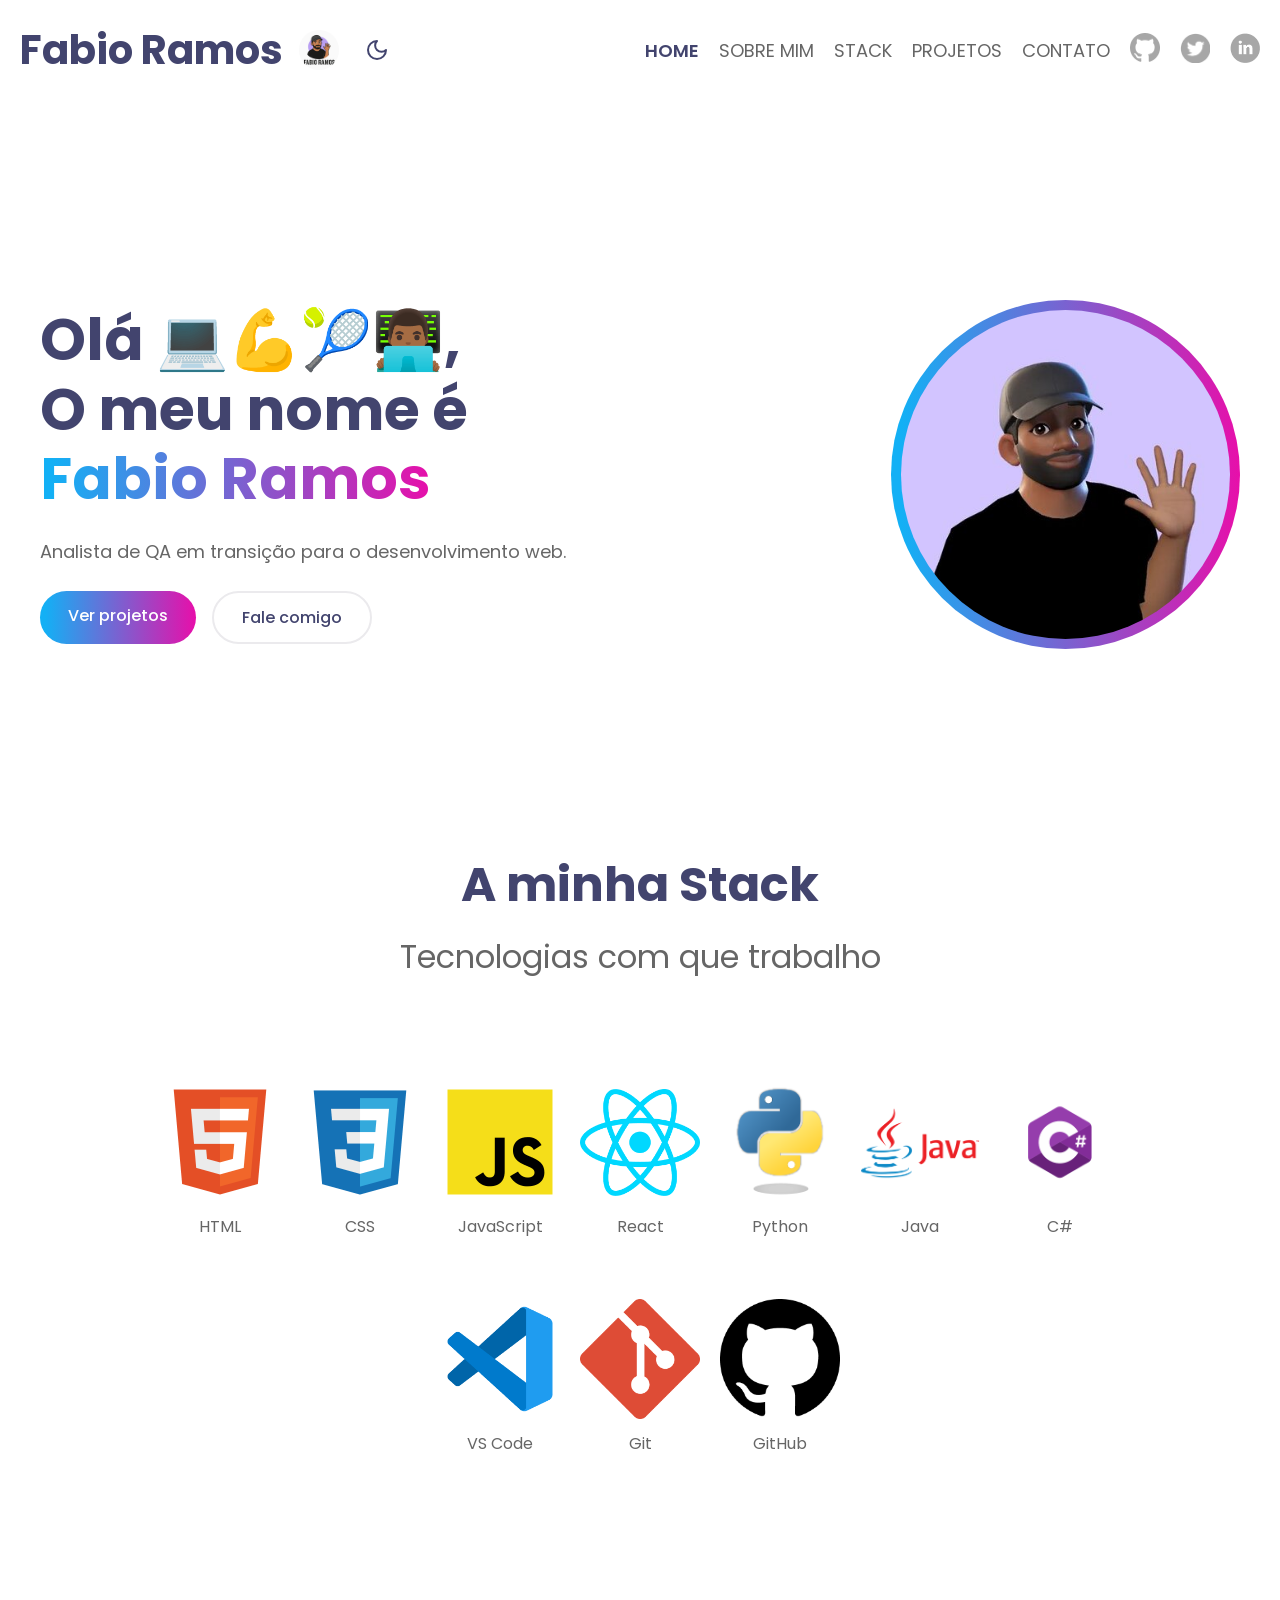
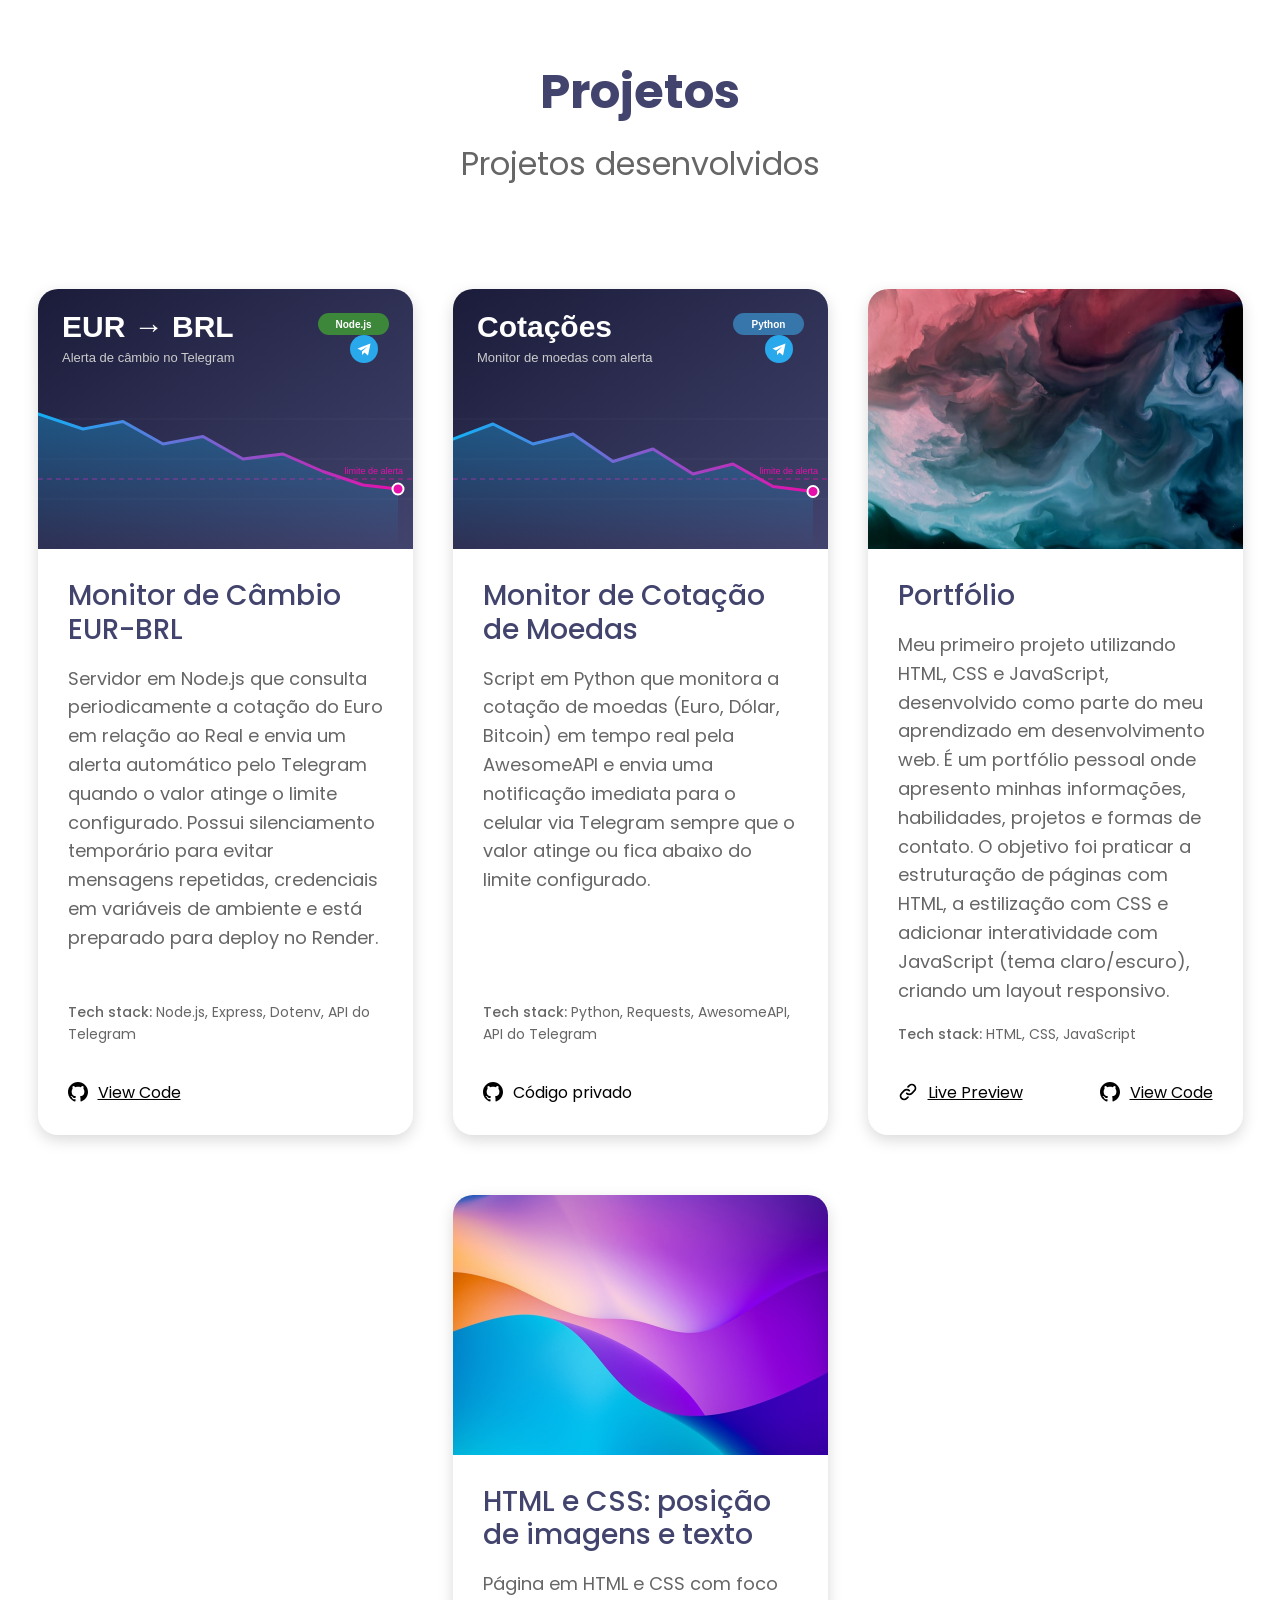
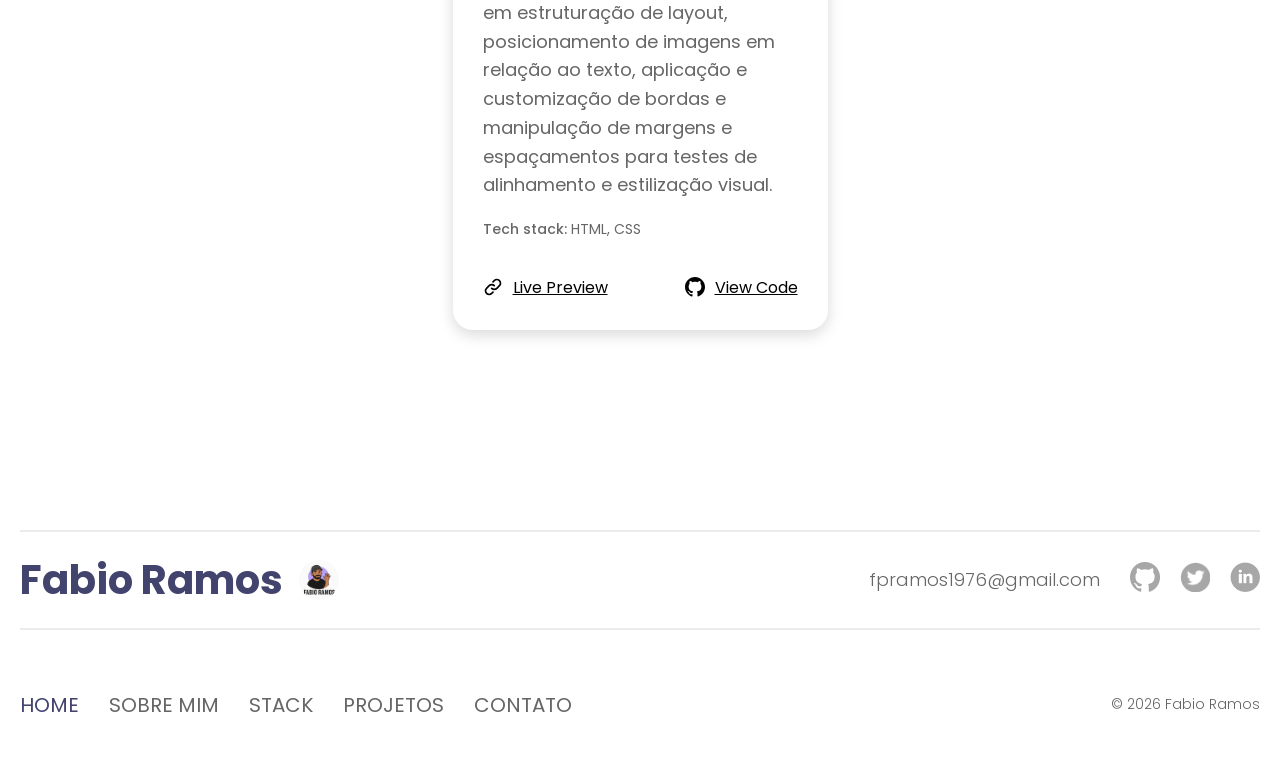
==== commit de4f70a6: "Adiciona os projetos Monitor de Câmbio e Monitor de Cotação - Novos cards para monitor-moeda (Node.j" ====
--- a/index.html
+++ b/index.html
@@ -135,6 +135,38 @@
           </header>
           <div class="projectsContainer">
             <article class="projectBox">
+              <img src="assets/images/monitor-moeda.svg" alt="Imagem do projeto Monitor de Câmbio EUR-BRL" width="375" height="260" loading="lazy" />
+              <div class="projectContent">
+                <h3>Monitor de Câmbio EUR-BRL</h3>
+                <p>Servidor em Node.js que consulta periodicamente a cotação do Euro em relação ao Real e envia um alerta automático pelo Telegram quando o valor atinge o limite configurado. Possui silenciamento temporário para evitar mensagens repetidas, credenciais em variáveis de ambiente e está preparado para deploy no Render.</p>
+                <p class="techStack"><strong>Tech stack:</strong> Node.js, Express, Dotenv, API do Telegram</p>
+                <div class="projectActions">
+                  <a class="linkWithIcon" href="https://github.com/fpramos1976/monitor-moeda" target="_blank" rel="noopener noreferrer">
+                    <svg width="20" height="20" viewBox="0 0 20 20" fill="none" xmlns="http://www.w3.org/2000/svg" aria-hidden="true">
+                  <path fill-rule="evenodd" clip-rule="evenodd" d="M10 0C4.475 0 0 4.475 0 10C0 14.425 2.8625 18.1625 6.8375 19.4875C7.3375 19.575 7.525 19.275 7.525 19.0125C7.525 18.775 7.5125 17.9875 7.5125 17.15C5 17.6125 4.35 16.5375 4.15 15.975C4.0375 15.6875 3.55 14.8 3.125 14.5625C2.775 14.375 2.275 13.9125 3.1125 13.9C3.9 13.8875 4.4625 14.625 4.65 14.925C5.55 16.4375 6.9875 16.0125 7.5625 15.75C7.65 15.1 7.9125 14.6625 8.2 14.4125C5.975 14.1625 3.65 13.3 3.65 9.475C3.65 8.3875 4.0375 7.4875 4.675 6.7875C4.575 6.5375 4.225 5.5125 4.775 4.1375C4.775 4.1375 5.6125 3.875 7.525 5.1625C8.325 4.9375 9.175 4.825 10.025 4.825C10.875 4.825 11.725 4.9375 12.525 5.1625C14.4375 3.8625 15.275 4.1375 15.275 4.1375C15.825 5.5125 15.475 6.5375 15.375 6.7875C16.0125 7.4875 16.4 8.375 16.4 9.475C16.4 13.3125 14.0625 14.1625 11.8375 14.4125C12.2 14.725 12.5125 15.325 12.5125 16.2625C12.5125 17.6 12.5 18.675 12.5 19.0125C12.5 19.275 12.6875 19.5875 13.1875 19.4875C15.1726 18.8173 16.8976 17.5414 18.1197 15.8395C19.3418 14.1375 19.9994 12.0952 20 10C20 4.475 15.525 0 10 0Z" fill="currentColor"/>
+                </svg>
+                    View Code
+                  </a>
+                </div>
+              </div>
+            </article>
+            <article class="projectBox">
+              <img src="assets/images/monitor-de-moedas.svg" alt="Imagem do projeto Monitor de Cotação de Moedas" width="375" height="260" loading="lazy" />
+              <div class="projectContent">
+                <h3>Monitor de Cotação de Moedas</h3>
+                <p>Script em Python que monitora a cotação de moedas (Euro, Dólar, Bitcoin) em tempo real pela AwesomeAPI e envia uma notificação imediata para o celular via Telegram sempre que o valor atinge ou fica abaixo do limite configurado.</p>
+                <p class="techStack"><strong>Tech stack:</strong> Python, Requests, AwesomeAPI, API do Telegram</p>
+                <div class="projectActions">
+                  <span class="linkWithIcon">
+                    <svg width="20" height="20" viewBox="0 0 20 20" fill="none" xmlns="http://www.w3.org/2000/svg" aria-hidden="true">
+                  <path fill-rule="evenodd" clip-rule="evenodd" d="M10 0C4.475 0 0 4.475 0 10C0 14.425 2.8625 18.1625 6.8375 19.4875C7.3375 19.575 7.525 19.275 7.525 19.0125C7.525 18.775 7.5125 17.9875 7.5125 17.15C5 17.6125 4.35 16.5375 4.15 15.975C4.0375 15.6875 3.55 14.8 3.125 14.5625C2.775 14.375 2.275 13.9125 3.1125 13.9C3.9 13.8875 4.4625 14.625 4.65 14.925C5.55 16.4375 6.9875 16.0125 7.5625 15.75C7.65 15.1 7.9125 14.6625 8.2 14.4125C5.975 14.1625 3.65 13.3 3.65 9.475C3.65 8.3875 4.0375 7.4875 4.675 6.7875C4.575 6.5375 4.225 5.5125 4.775 4.1375C4.775 4.1375 5.6125 3.875 7.525 5.1625C8.325 4.9375 9.175 4.825 10.025 4.825C10.875 4.825 11.725 4.9375 12.525 5.1625C14.4375 3.8625 15.275 4.1375 15.275 4.1375C15.825 5.5125 15.475 6.5375 15.375 6.7875C16.0125 7.4875 16.4 8.375 16.4 9.475C16.4 13.3125 14.0625 14.1625 11.8375 14.4125C12.2 14.725 12.5125 15.325 12.5125 16.2625C12.5125 17.6 12.5 18.675 12.5 19.0125C12.5 19.275 12.6875 19.5875 13.1875 19.4875C15.1726 18.8173 16.8976 17.5414 18.1197 15.8395C19.3418 14.1375 19.9994 12.0952 20 10C20 4.475 15.525 0 10 0Z" fill="currentColor"/>
+                </svg>
+                    Código privado
+                  </span>
+                </div>
+              </div>
+            </article>
+            <article class="projectBox">
               <img src="assets/images/project1img.jpg" alt="Imagem do projeto Portfólio" width="375" height="260" loading="lazy" />
               <div class="projectContent">
                 <h3>Portfólio</h3>
--- a/css/main.css
+++ b/css/main.css
@@ -253,9 +253,10 @@
   margin-bottom: 10px;
 }
 .stackImagesContainer {
-  display: grid;
-  grid-template-columns: repeat(auto-fit, minmax(140px, 1fr));
-  justify-items: center;
+  /* flex + wrap: a última linha fica centralizada quando não está completa */
+  display: flex;
+  flex-wrap: wrap;
+  justify-content: center;
   row-gap: 60px;
   max-width: 1024px;
   margin: 100px auto 0 auto;
@@ -267,6 +268,7 @@
   flex-direction: column;
   align-items: center;
   gap: 12px;
+  width: 140px;
   color: var(--colorP);
   font-size: 1.6rem;
 }
@@ -291,12 +293,15 @@
 * SECTION PROJECTS
 */
 .projectsContainer {
-  display: grid;
-  grid-template-columns: repeat(auto-fill, minmax(300px, 1fr));
+  /* flex + wrap: a última linha de cards fica centralizada, como na Stack */
+  display: flex;
+  flex-wrap: wrap;
+  justify-content: center;
   gap: 60px 40px;
   margin-top: 100px;
 }
 .projectBox {
+  flex: 0 1 375px;
   display: flex;
   flex-direction: column;
   border-radius: 20px;
@@ -508,9 +513,11 @@
     height: 260px;
   }
   .stackImagesContainer {
-    grid-template-columns: repeat(3, 1fr);
     row-gap: 40px;
     margin-top: 60px;
+  }
+  .stackImagesContainer li {
+    width: 33.333%;
   }
   .stackImagesContainer img {
     width: 80px;
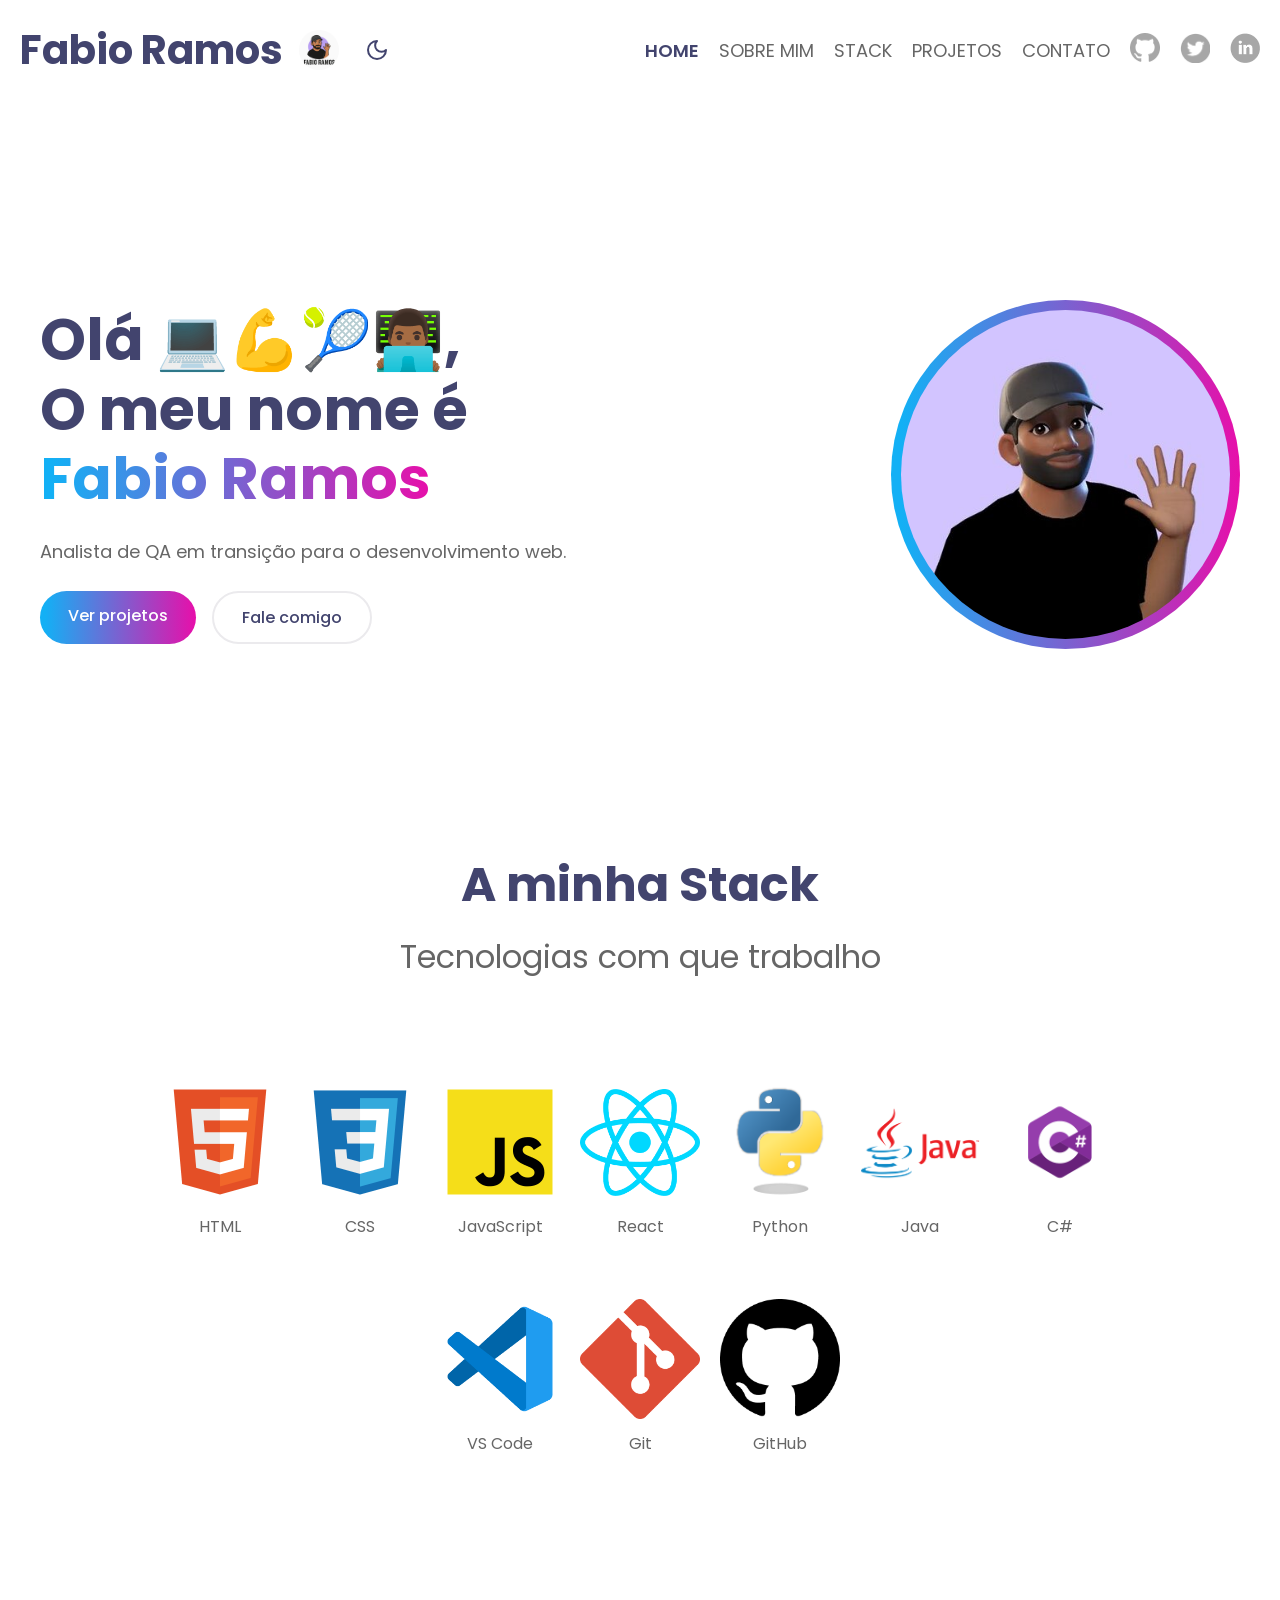
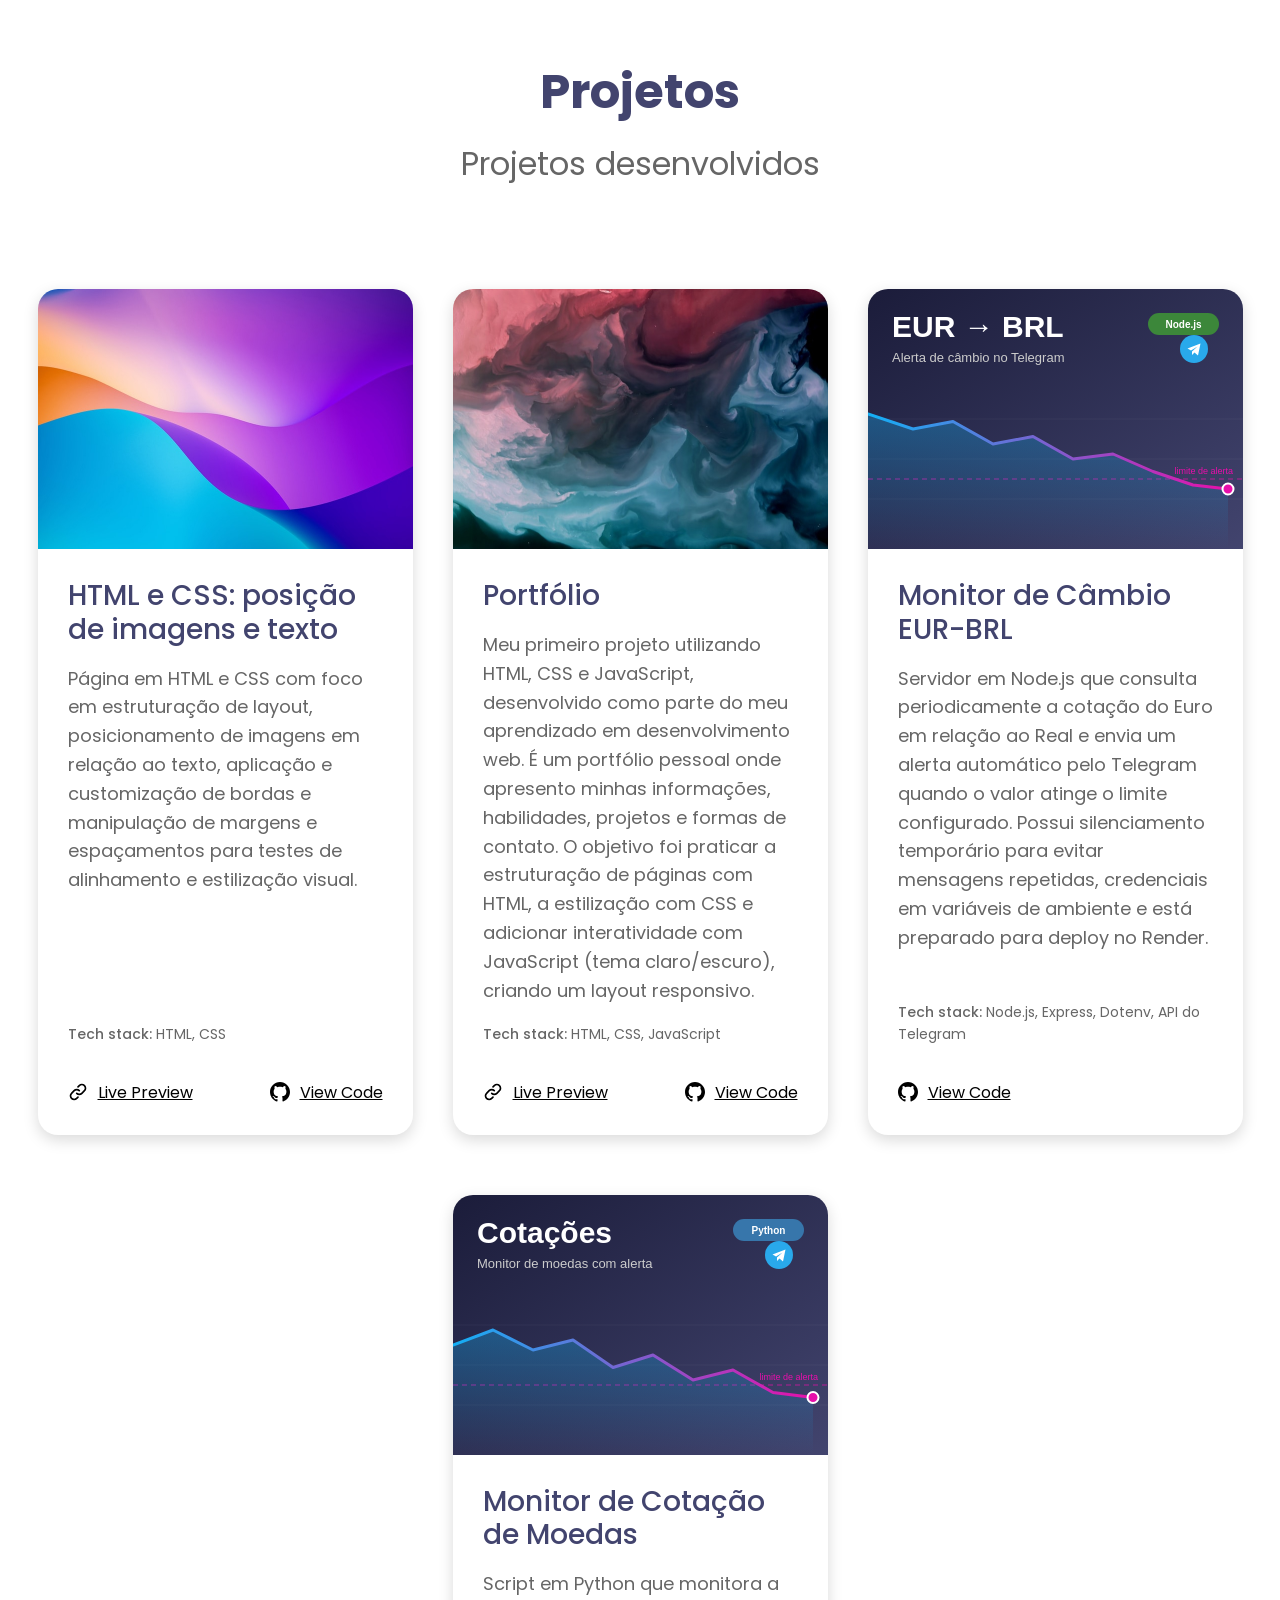
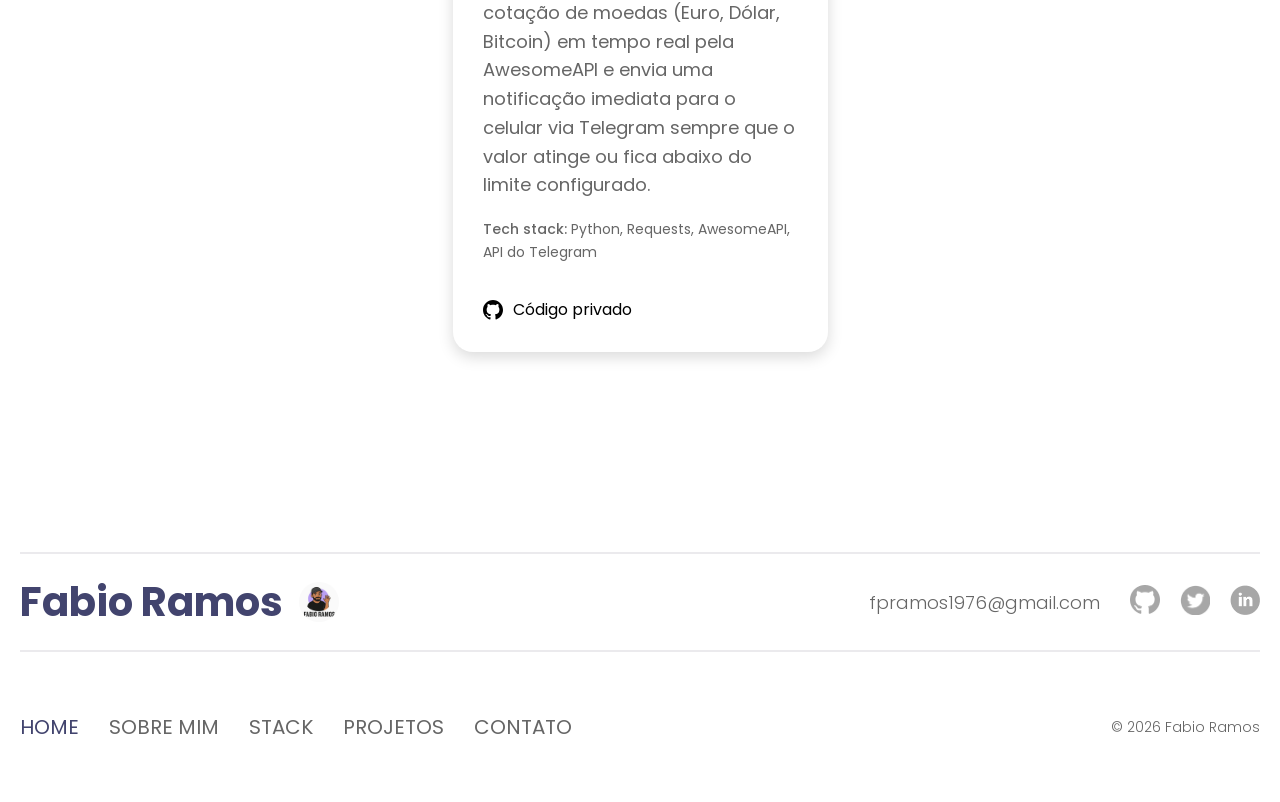
==== commit ab26d585: "Reordena projetos: HTML e CSS, Portfólio e depois os monitores de moedas Co-Authored-By: Claude Opus" ====
--- a/index.html
+++ b/index.html
@@ -135,6 +135,52 @@
           </header>
           <div class="projectsContainer">
             <article class="projectBox">
+              <img src="assets/images/project2img.jpg" alt="Imagem do projeto HTML e CSS: posição de imagens e texto" width="375" height="260" loading="lazy" />
+              <div class="projectContent">
+                <h3>HTML e CSS: posição de imagens e texto</h3>
+                <p>Página em HTML e CSS com foco em estruturação de layout, posicionamento de imagens em relação ao texto, aplicação e customização de bordas e manipulação de margens e espaçamentos para testes de alinhamento e estilização visual.</p>
+                <p class="techStack"><strong>Tech stack:</strong> HTML, CSS</p>
+                <div class="projectActions">
+                  <a class="linkWithIcon" href="https://fpramos1976.github.io/teste-de-imagem/" target="_blank" rel="noopener noreferrer">
+                    <svg width="20" height="20" viewBox="0 0 20 20" fill="none" xmlns="http://www.w3.org/2000/svg" aria-hidden="true">
+                  <path d="M11.2867 8.7133C10.6041 8.031 9.67846 7.64771 8.71334 7.64771C7.74821 7.64771 6.82259 8.031 6.14 8.7133L3.56584 11.2866C2.88324 11.9692 2.49976 12.895 2.49976 13.8604C2.49976 14.8257 2.88324 15.7515 3.56584 16.4341C4.24844 17.1167 5.17424 17.5002 6.13959 17.5002C7.10493 17.5002 8.03074 17.1167 8.71334 16.4341L10 15.1475" stroke="currentColor" stroke-width="1.66667" stroke-linecap="round" stroke-linejoin="round"/>
+                  <path d="M8.71332 11.2867C9.39591 11.969 10.3215 12.3523 11.2867 12.3523C12.2518 12.3523 13.1774 11.969 13.86 11.2867L16.4342 8.71334C17.1168 8.03074 17.5002 7.10493 17.5002 6.13959C17.5002 5.17424 17.1168 4.24844 16.4342 3.56584C15.7516 2.88324 14.8257 2.49976 13.8604 2.49976C12.8951 2.49976 11.9693 2.88324 11.2867 3.56584L9.99998 4.8525" stroke="currentColor" stroke-width="1.66667" stroke-linecap="round" stroke-linejoin="round"/>
+                </svg>
+                    Live Preview
+                  </a>
+                  <a class="linkWithIcon" href="https://github.com/fpramos1976/teste-de-imagem" target="_blank" rel="noopener noreferrer">
+                    <svg width="20" height="20" viewBox="0 0 20 20" fill="none" xmlns="http://www.w3.org/2000/svg" aria-hidden="true">
+                  <path fill-rule="evenodd" clip-rule="evenodd" d="M10 0C4.475 0 0 4.475 0 10C0 14.425 2.8625 18.1625 6.8375 19.4875C7.3375 19.575 7.525 19.275 7.525 19.0125C7.525 18.775 7.5125 17.9875 7.5125 17.15C5 17.6125 4.35 16.5375 4.15 15.975C4.0375 15.6875 3.55 14.8 3.125 14.5625C2.775 14.375 2.275 13.9125 3.1125 13.9C3.9 13.8875 4.4625 14.625 4.65 14.925C5.55 16.4375 6.9875 16.0125 7.5625 15.75C7.65 15.1 7.9125 14.6625 8.2 14.4125C5.975 14.1625 3.65 13.3 3.65 9.475C3.65 8.3875 4.0375 7.4875 4.675 6.7875C4.575 6.5375 4.225 5.5125 4.775 4.1375C4.775 4.1375 5.6125 3.875 7.525 5.1625C8.325 4.9375 9.175 4.825 10.025 4.825C10.875 4.825 11.725 4.9375 12.525 5.1625C14.4375 3.8625 15.275 4.1375 15.275 4.1375C15.825 5.5125 15.475 6.5375 15.375 6.7875C16.0125 7.4875 16.4 8.375 16.4 9.475C16.4 13.3125 14.0625 14.1625 11.8375 14.4125C12.2 14.725 12.5125 15.325 12.5125 16.2625C12.5125 17.6 12.5 18.675 12.5 19.0125C12.5 19.275 12.6875 19.5875 13.1875 19.4875C15.1726 18.8173 16.8976 17.5414 18.1197 15.8395C19.3418 14.1375 19.9994 12.0952 20 10C20 4.475 15.525 0 10 0Z" fill="currentColor"/>
+                </svg>
+                    View Code
+                  </a>
+                </div>
+              </div>
+            </article>
+            <article class="projectBox">
+              <img src="assets/images/project1img.jpg" alt="Imagem do projeto Portfólio" width="375" height="260" loading="lazy" />
+              <div class="projectContent">
+                <h3>Portfólio</h3>
+                <p>Meu primeiro projeto utilizando HTML, CSS e JavaScript, desenvolvido como parte do meu aprendizado em desenvolvimento web. É um portfólio pessoal onde apresento minhas informações, habilidades, projetos e formas de contato. O objetivo foi praticar a estruturação de páginas com HTML, a estilização com CSS e adicionar interatividade com JavaScript (tema claro/escuro), criando um layout responsivo.</p>
+                <p class="techStack"><strong>Tech stack:</strong> HTML, CSS, JavaScript</p>
+                <div class="projectActions">
+                  <a class="linkWithIcon" href="https://fpramos1976.github.io/projeto-profile/" target="_blank" rel="noopener noreferrer">
+                    <svg width="20" height="20" viewBox="0 0 20 20" fill="none" xmlns="http://www.w3.org/2000/svg" aria-hidden="true">
+                  <path d="M11.2867 8.7133C10.6041 8.031 9.67846 7.64771 8.71334 7.64771C7.74821 7.64771 6.82259 8.031 6.14 8.7133L3.56584 11.2866C2.88324 11.9692 2.49976 12.895 2.49976 13.8604C2.49976 14.8257 2.88324 15.7515 3.56584 16.4341C4.24844 17.1167 5.17424 17.5002 6.13959 17.5002C7.10493 17.5002 8.03074 17.1167 8.71334 16.4341L10 15.1475" stroke="currentColor" stroke-width="1.66667" stroke-linecap="round" stroke-linejoin="round"/>
+                  <path d="M8.71332 11.2867C9.39591 11.969 10.3215 12.3523 11.2867 12.3523C12.2518 12.3523 13.1774 11.969 13.86 11.2867L16.4342 8.71334C17.1168 8.03074 17.5002 7.10493 17.5002 6.13959C17.5002 5.17424 17.1168 4.24844 16.4342 3.56584C15.7516 2.88324 14.8257 2.49976 13.8604 2.49976C12.8951 2.49976 11.9693 2.88324 11.2867 3.56584L9.99998 4.8525" stroke="currentColor" stroke-width="1.66667" stroke-linecap="round" stroke-linejoin="round"/>
+                </svg>
+                    Live Preview
+                  </a>
+                  <a class="linkWithIcon" href="https://github.com/fpramos1976/projeto-profile" target="_blank" rel="noopener noreferrer">
+                    <svg width="20" height="20" viewBox="0 0 20 20" fill="none" xmlns="http://www.w3.org/2000/svg" aria-hidden="true">
+                  <path fill-rule="evenodd" clip-rule="evenodd" d="M10 0C4.475 0 0 4.475 0 10C0 14.425 2.8625 18.1625 6.8375 19.4875C7.3375 19.575 7.525 19.275 7.525 19.0125C7.525 18.775 7.5125 17.9875 7.5125 17.15C5 17.6125 4.35 16.5375 4.15 15.975C4.0375 15.6875 3.55 14.8 3.125 14.5625C2.775 14.375 2.275 13.9125 3.1125 13.9C3.9 13.8875 4.4625 14.625 4.65 14.925C5.55 16.4375 6.9875 16.0125 7.5625 15.75C7.65 15.1 7.9125 14.6625 8.2 14.4125C5.975 14.1625 3.65 13.3 3.65 9.475C3.65 8.3875 4.0375 7.4875 4.675 6.7875C4.575 6.5375 4.225 5.5125 4.775 4.1375C4.775 4.1375 5.6125 3.875 7.525 5.1625C8.325 4.9375 9.175 4.825 10.025 4.825C10.875 4.825 11.725 4.9375 12.525 5.1625C14.4375 3.8625 15.275 4.1375 15.275 4.1375C15.825 5.5125 15.475 6.5375 15.375 6.7875C16.0125 7.4875 16.4 8.375 16.4 9.475C16.4 13.3125 14.0625 14.1625 11.8375 14.4125C12.2 14.725 12.5125 15.325 12.5125 16.2625C12.5125 17.6 12.5 18.675 12.5 19.0125C12.5 19.275 12.6875 19.5875 13.1875 19.4875C15.1726 18.8173 16.8976 17.5414 18.1197 15.8395C19.3418 14.1375 19.9994 12.0952 20 10C20 4.475 15.525 0 10 0Z" fill="currentColor"/>
+                </svg>
+                    View Code
+                  </a>
+                </div>
+              </div>
+            </article>
+            <article class="projectBox">
               <img src="assets/images/monitor-moeda.svg" alt="Imagem do projeto Monitor de Câmbio EUR-BRL" width="375" height="260" loading="lazy" />
               <div class="projectContent">
                 <h3>Monitor de Câmbio EUR-BRL</h3>
@@ -163,52 +209,6 @@
                 </svg>
                     Código privado
                   </span>
-                </div>
-              </div>
-            </article>
-            <article class="projectBox">
-              <img src="assets/images/project1img.jpg" alt="Imagem do projeto Portfólio" width="375" height="260" loading="lazy" />
-              <div class="projectContent">
-                <h3>Portfólio</h3>
-                <p>Meu primeiro projeto utilizando HTML, CSS e JavaScript, desenvolvido como parte do meu aprendizado em desenvolvimento web. É um portfólio pessoal onde apresento minhas informações, habilidades, projetos e formas de contato. O objetivo foi praticar a estruturação de páginas com HTML, a estilização com CSS e adicionar interatividade com JavaScript (tema claro/escuro), criando um layout responsivo.</p>
-                <p class="techStack"><strong>Tech stack:</strong> HTML, CSS, JavaScript</p>
-                <div class="projectActions">
-                  <a class="linkWithIcon" href="https://fpramos1976.github.io/projeto-profile/" target="_blank" rel="noopener noreferrer">
-                    <svg width="20" height="20" viewBox="0 0 20 20" fill="none" xmlns="http://www.w3.org/2000/svg" aria-hidden="true">
-                  <path d="M11.2867 8.7133C10.6041 8.031 9.67846 7.64771 8.71334 7.64771C7.74821 7.64771 6.82259 8.031 6.14 8.7133L3.56584 11.2866C2.88324 11.9692 2.49976 12.895 2.49976 13.8604C2.49976 14.8257 2.88324 15.7515 3.56584 16.4341C4.24844 17.1167 5.17424 17.5002 6.13959 17.5002C7.10493 17.5002 8.03074 17.1167 8.71334 16.4341L10 15.1475" stroke="currentColor" stroke-width="1.66667" stroke-linecap="round" stroke-linejoin="round"/>
-                  <path d="M8.71332 11.2867C9.39591 11.969 10.3215 12.3523 11.2867 12.3523C12.2518 12.3523 13.1774 11.969 13.86 11.2867L16.4342 8.71334C17.1168 8.03074 17.5002 7.10493 17.5002 6.13959C17.5002 5.17424 17.1168 4.24844 16.4342 3.56584C15.7516 2.88324 14.8257 2.49976 13.8604 2.49976C12.8951 2.49976 11.9693 2.88324 11.2867 3.56584L9.99998 4.8525" stroke="currentColor" stroke-width="1.66667" stroke-linecap="round" stroke-linejoin="round"/>
-                </svg>
-                    Live Preview
-                  </a>
-                  <a class="linkWithIcon" href="https://github.com/fpramos1976/projeto-profile" target="_blank" rel="noopener noreferrer">
-                    <svg width="20" height="20" viewBox="0 0 20 20" fill="none" xmlns="http://www.w3.org/2000/svg" aria-hidden="true">
-                  <path fill-rule="evenodd" clip-rule="evenodd" d="M10 0C4.475 0 0 4.475 0 10C0 14.425 2.8625 18.1625 6.8375 19.4875C7.3375 19.575 7.525 19.275 7.525 19.0125C7.525 18.775 7.5125 17.9875 7.5125 17.15C5 17.6125 4.35 16.5375 4.15 15.975C4.0375 15.6875 3.55 14.8 3.125 14.5625C2.775 14.375 2.275 13.9125 3.1125 13.9C3.9 13.8875 4.4625 14.625 4.65 14.925C5.55 16.4375 6.9875 16.0125 7.5625 15.75C7.65 15.1 7.9125 14.6625 8.2 14.4125C5.975 14.1625 3.65 13.3 3.65 9.475C3.65 8.3875 4.0375 7.4875 4.675 6.7875C4.575 6.5375 4.225 5.5125 4.775 4.1375C4.775 4.1375 5.6125 3.875 7.525 5.1625C8.325 4.9375 9.175 4.825 10.025 4.825C10.875 4.825 11.725 4.9375 12.525 5.1625C14.4375 3.8625 15.275 4.1375 15.275 4.1375C15.825 5.5125 15.475 6.5375 15.375 6.7875C16.0125 7.4875 16.4 8.375 16.4 9.475C16.4 13.3125 14.0625 14.1625 11.8375 14.4125C12.2 14.725 12.5125 15.325 12.5125 16.2625C12.5125 17.6 12.5 18.675 12.5 19.0125C12.5 19.275 12.6875 19.5875 13.1875 19.4875C15.1726 18.8173 16.8976 17.5414 18.1197 15.8395C19.3418 14.1375 19.9994 12.0952 20 10C20 4.475 15.525 0 10 0Z" fill="currentColor"/>
-                </svg>
-                    View Code
-                  </a>
-                </div>
-              </div>
-            </article>
-            <article class="projectBox">
-              <img src="assets/images/project2img.jpg" alt="Imagem do projeto HTML e CSS: posição de imagens e texto" width="375" height="260" loading="lazy" />
-              <div class="projectContent">
-                <h3>HTML e CSS: posição de imagens e texto</h3>
-                <p>Página em HTML e CSS com foco em estruturação de layout, posicionamento de imagens em relação ao texto, aplicação e customização de bordas e manipulação de margens e espaçamentos para testes de alinhamento e estilização visual.</p>
-                <p class="techStack"><strong>Tech stack:</strong> HTML, CSS</p>
-                <div class="projectActions">
-                  <a class="linkWithIcon" href="https://fpramos1976.github.io/teste-de-imagem/" target="_blank" rel="noopener noreferrer">
-                    <svg width="20" height="20" viewBox="0 0 20 20" fill="none" xmlns="http://www.w3.org/2000/svg" aria-hidden="true">
-                  <path d="M11.2867 8.7133C10.6041 8.031 9.67846 7.64771 8.71334 7.64771C7.74821 7.64771 6.82259 8.031 6.14 8.7133L3.56584 11.2866C2.88324 11.9692 2.49976 12.895 2.49976 13.8604C2.49976 14.8257 2.88324 15.7515 3.56584 16.4341C4.24844 17.1167 5.17424 17.5002 6.13959 17.5002C7.10493 17.5002 8.03074 17.1167 8.71334 16.4341L10 15.1475" stroke="currentColor" stroke-width="1.66667" stroke-linecap="round" stroke-linejoin="round"/>
-                  <path d="M8.71332 11.2867C9.39591 11.969 10.3215 12.3523 11.2867 12.3523C12.2518 12.3523 13.1774 11.969 13.86 11.2867L16.4342 8.71334C17.1168 8.03074 17.5002 7.10493 17.5002 6.13959C17.5002 5.17424 17.1168 4.24844 16.4342 3.56584C15.7516 2.88324 14.8257 2.49976 13.8604 2.49976C12.8951 2.49976 11.9693 2.88324 11.2867 3.56584L9.99998 4.8525" stroke="currentColor" stroke-width="1.66667" stroke-linecap="round" stroke-linejoin="round"/>
-                </svg>
-                    Live Preview
-                  </a>
-                  <a class="linkWithIcon" href="https://github.com/fpramos1976/teste-de-imagem" target="_blank" rel="noopener noreferrer">
-                    <svg width="20" height="20" viewBox="0 0 20 20" fill="none" xmlns="http://www.w3.org/2000/svg" aria-hidden="true">
-                  <path fill-rule="evenodd" clip-rule="evenodd" d="M10 0C4.475 0 0 4.475 0 10C0 14.425 2.8625 18.1625 6.8375 19.4875C7.3375 19.575 7.525 19.275 7.525 19.0125C7.525 18.775 7.5125 17.9875 7.5125 17.15C5 17.6125 4.35 16.5375 4.15 15.975C4.0375 15.6875 3.55 14.8 3.125 14.5625C2.775 14.375 2.275 13.9125 3.1125 13.9C3.9 13.8875 4.4625 14.625 4.65 14.925C5.55 16.4375 6.9875 16.0125 7.5625 15.75C7.65 15.1 7.9125 14.6625 8.2 14.4125C5.975 14.1625 3.65 13.3 3.65 9.475C3.65 8.3875 4.0375 7.4875 4.675 6.7875C4.575 6.5375 4.225 5.5125 4.775 4.1375C4.775 4.1375 5.6125 3.875 7.525 5.1625C8.325 4.9375 9.175 4.825 10.025 4.825C10.875 4.825 11.725 4.9375 12.525 5.1625C14.4375 3.8625 15.275 4.1375 15.275 4.1375C15.825 5.5125 15.475 6.5375 15.375 6.7875C16.0125 7.4875 16.4 8.375 16.4 9.475C16.4 13.3125 14.0625 14.1625 11.8375 14.4125C12.2 14.725 12.5125 15.325 12.5125 16.2625C12.5125 17.6 12.5 18.675 12.5 19.0125C12.5 19.275 12.6875 19.5875 13.1875 19.4875C15.1726 18.8173 16.8976 17.5414 18.1197 15.8395C19.3418 14.1375 19.9994 12.0952 20 10C20 4.475 15.525 0 10 0Z" fill="currentColor"/>
-                </svg>
-                    View Code
-                  </a>
                 </div>
               </div>
             </article>
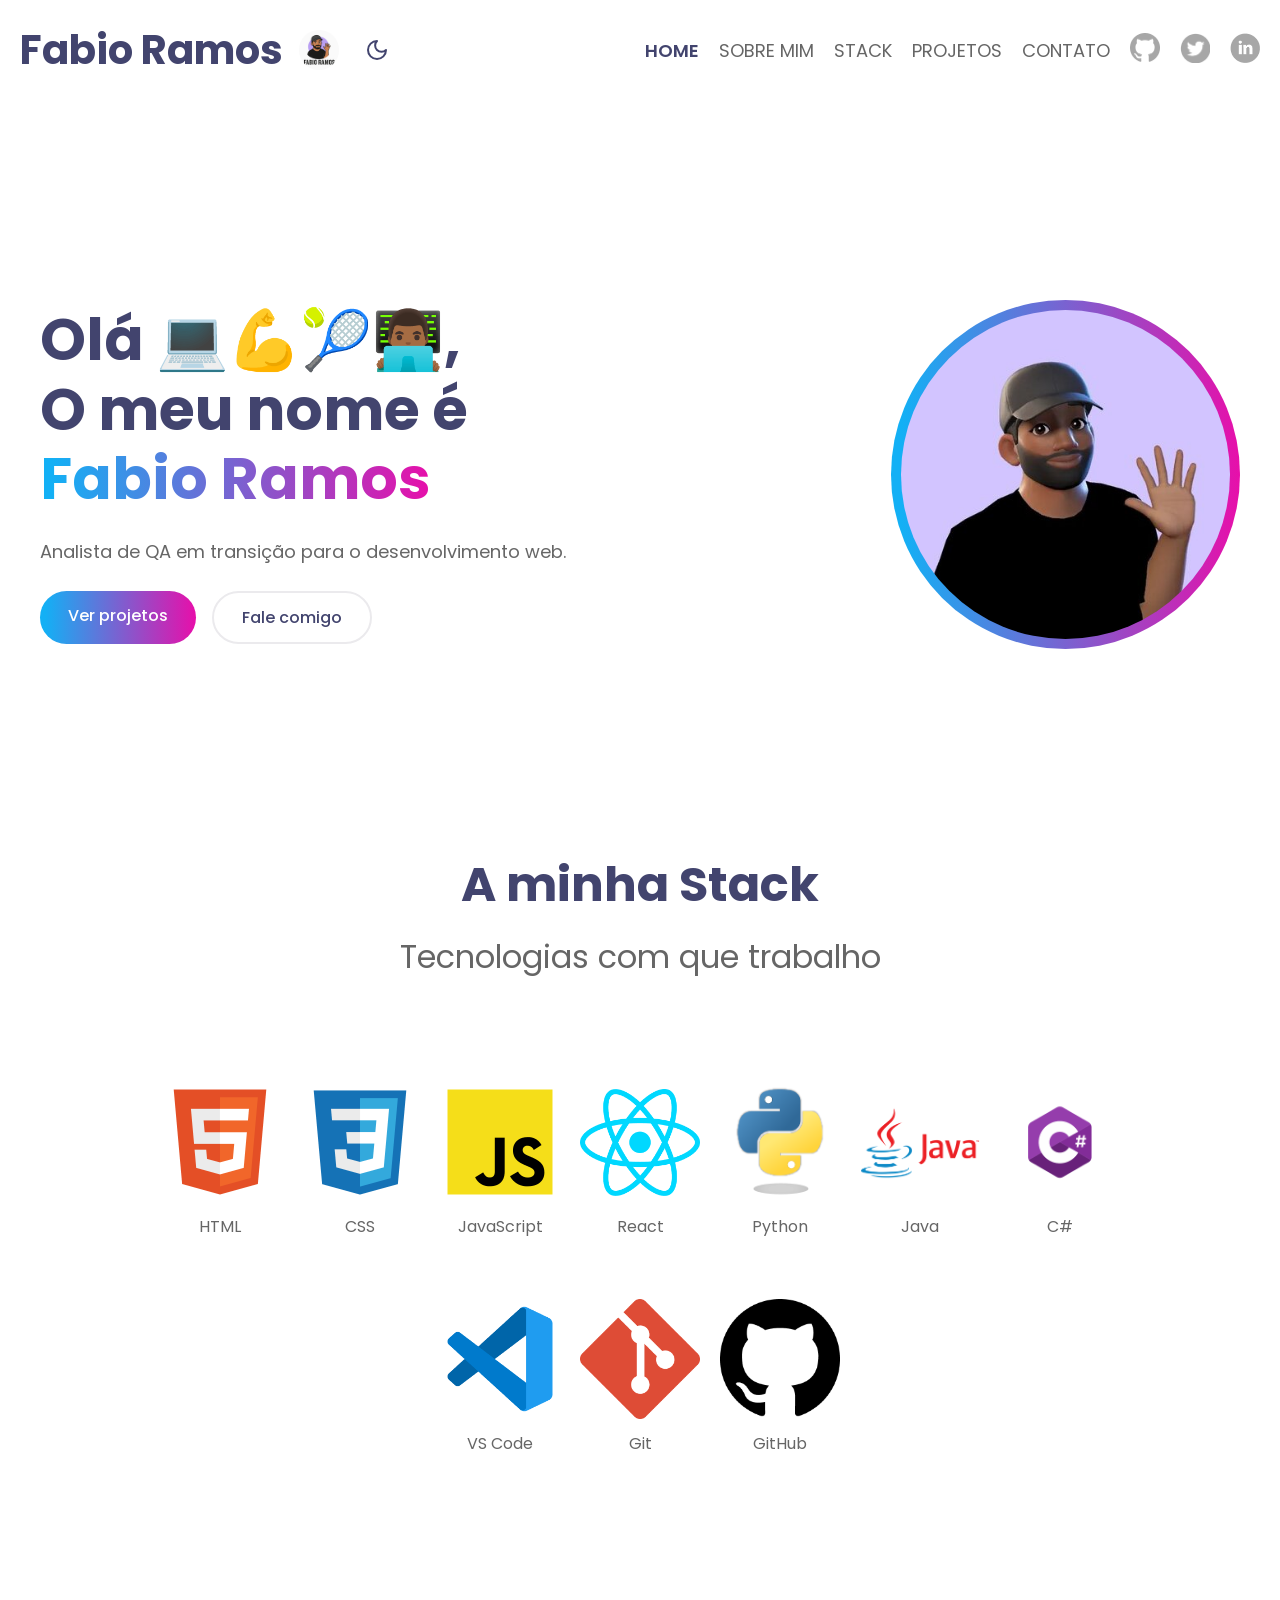
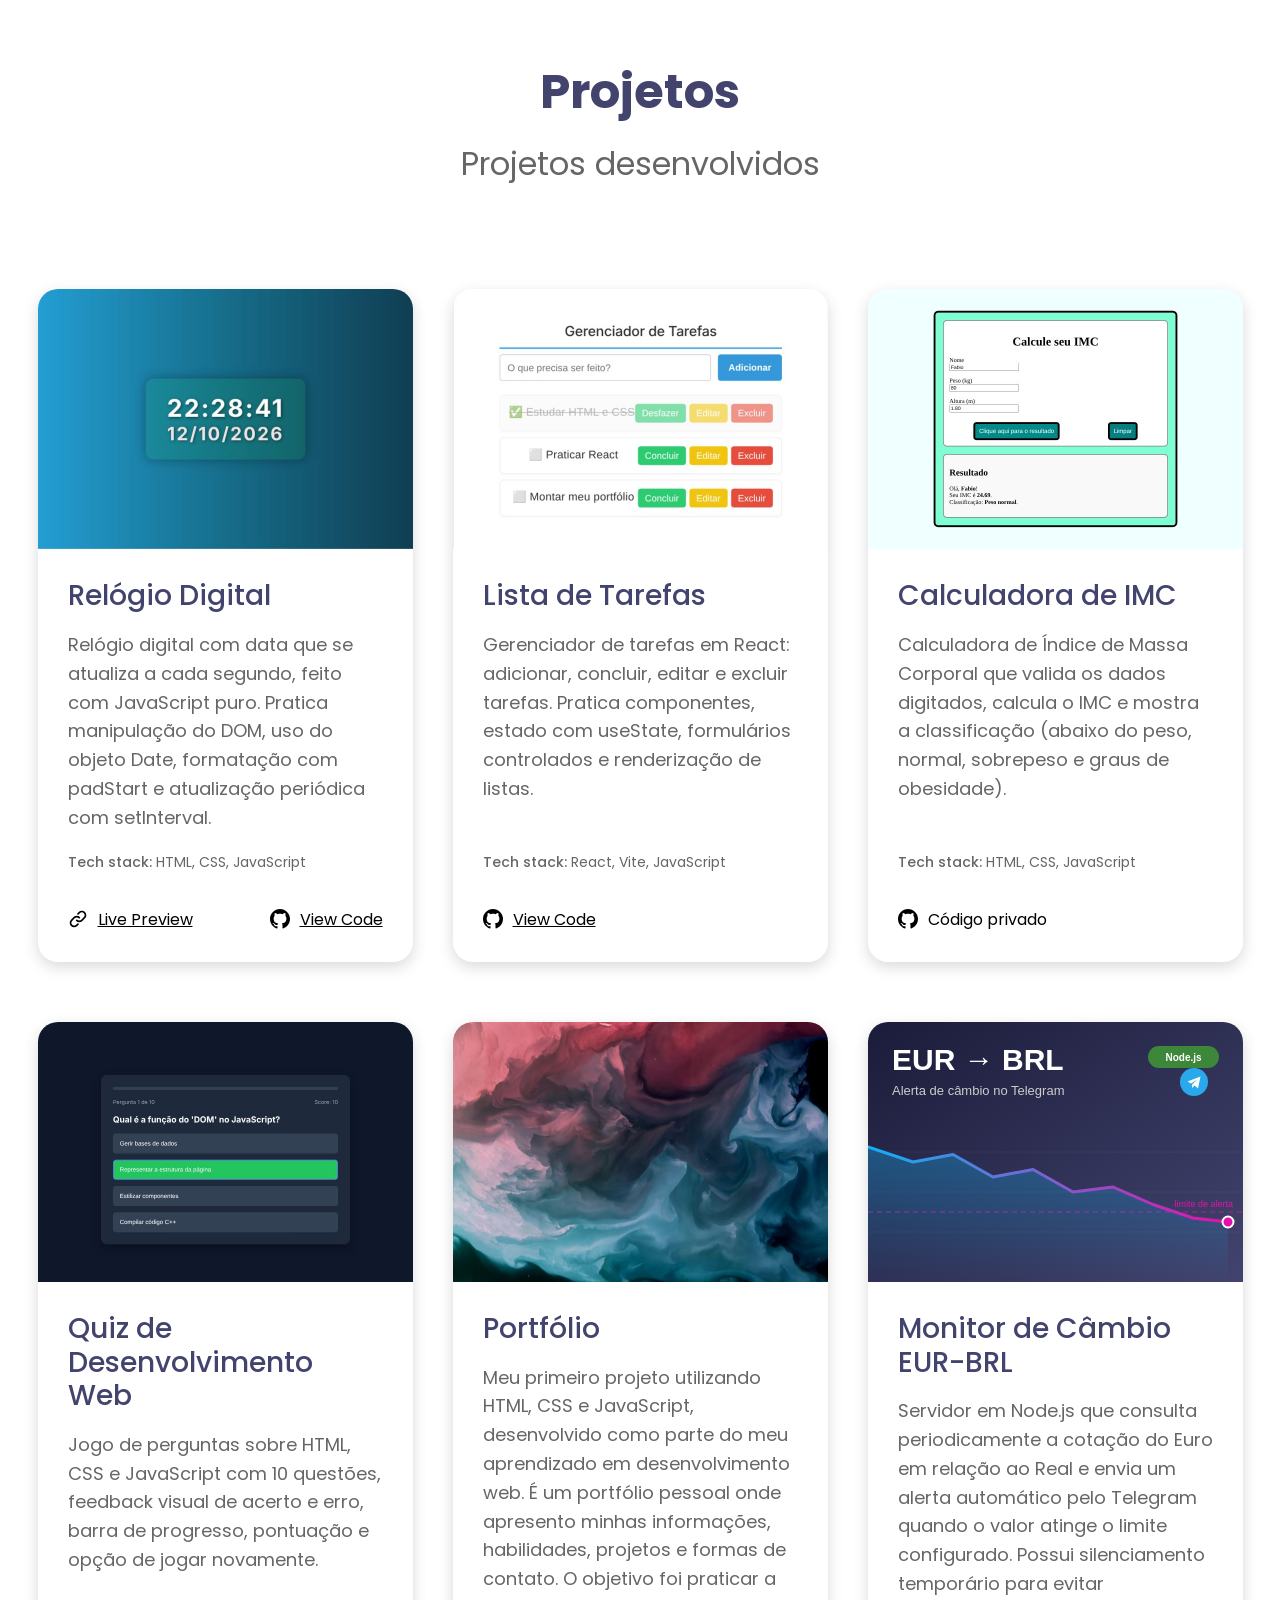
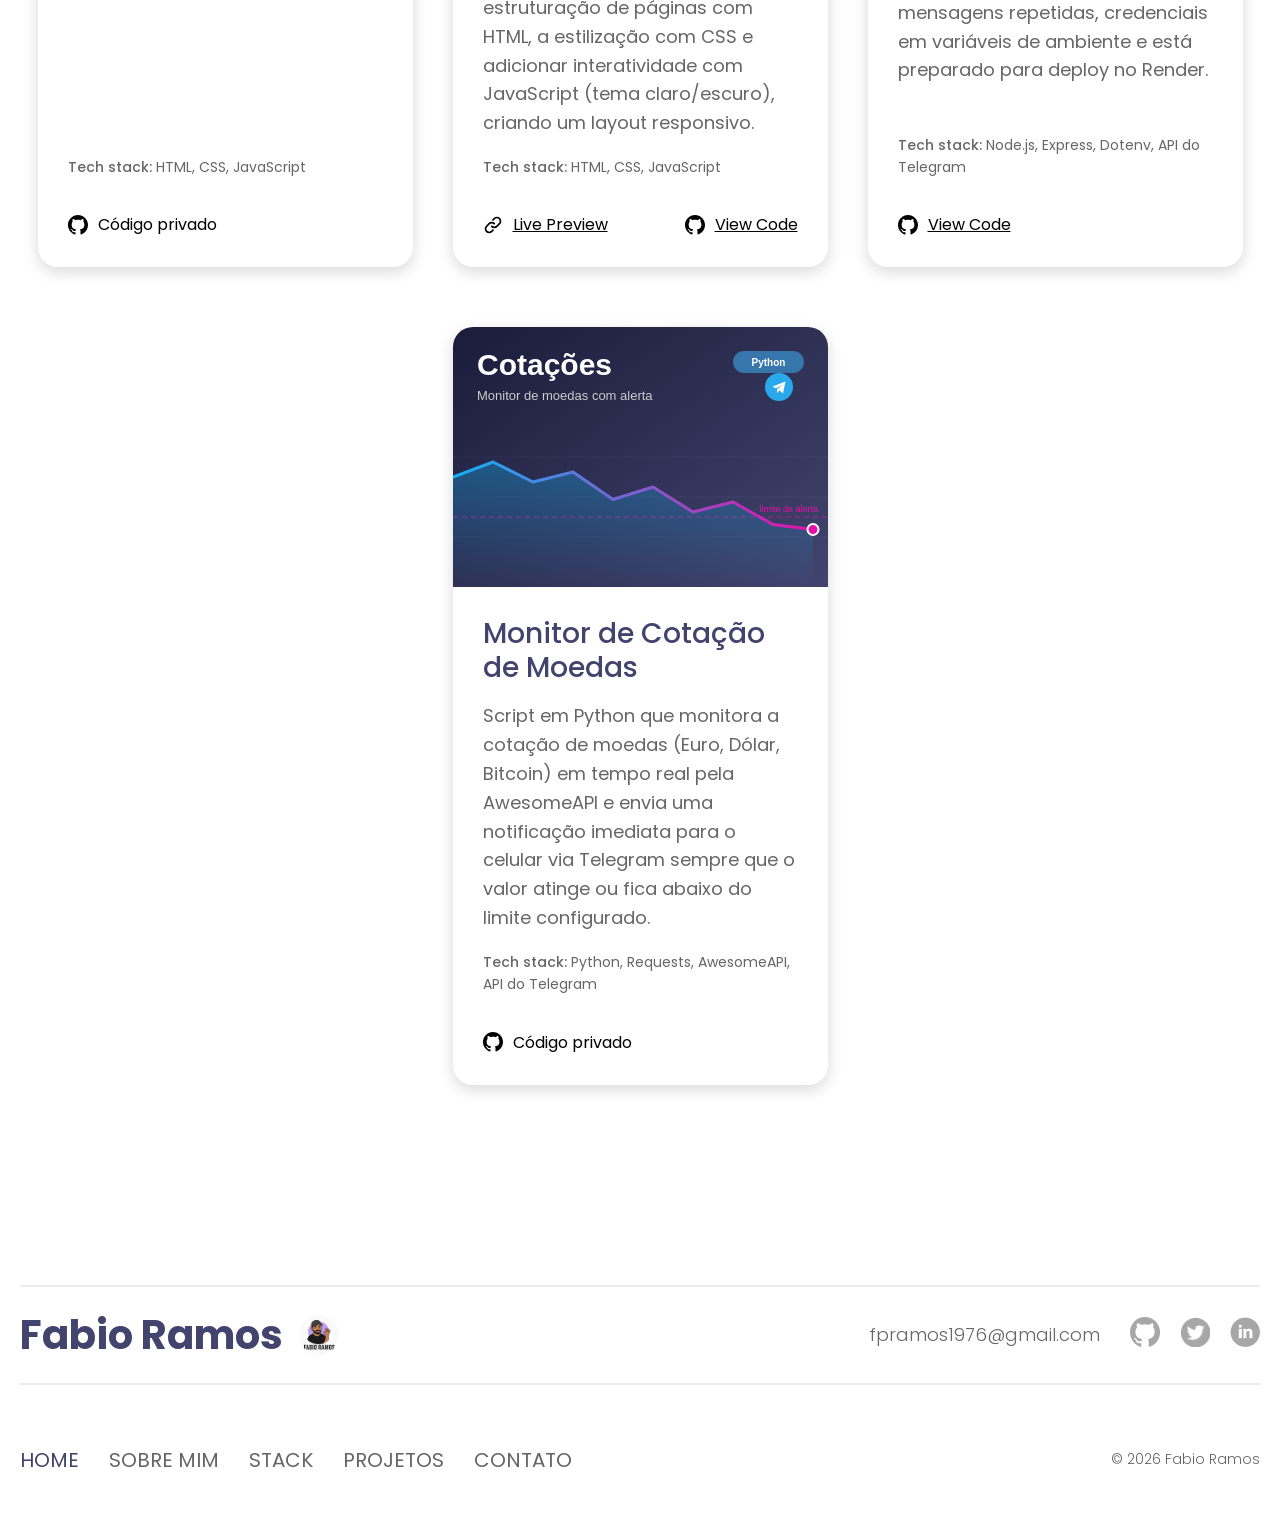
==== commit 9e433070: "Troca o projeto removido por Relógio, Lista de Tarefas, IMC e Quiz - O repositório teste-de-imagem n" ====
--- a/index.html
+++ b/index.html
@@ -135,25 +135,73 @@
           </header>
           <div class="projectsContainer">
             <article class="projectBox">
-              <img src="assets/images/project2img.jpg" alt="Imagem do projeto HTML e CSS: posição de imagens e texto" width="375" height="260" loading="lazy" />
-              <div class="projectContent">
-                <h3>HTML e CSS: posição de imagens e texto</h3>
-                <p>Página em HTML e CSS com foco em estruturação de layout, posicionamento de imagens em relação ao texto, aplicação e customização de bordas e manipulação de margens e espaçamentos para testes de alinhamento e estilização visual.</p>
-                <p class="techStack"><strong>Tech stack:</strong> HTML, CSS</p>
-                <div class="projectActions">
-                  <a class="linkWithIcon" href="https://fpramos1976.github.io/teste-de-imagem/" target="_blank" rel="noopener noreferrer">
+              <img src="assets/images/project-relogio.jpg" alt="Imagem do projeto Relógio Digital" width="375" height="260" loading="lazy" />
+              <div class="projectContent">
+                <h3>Relógio Digital</h3>
+                <p>Relógio digital com data que se atualiza a cada segundo, feito com JavaScript puro. Pratica manipulação do DOM, uso do objeto Date, formatação com padStart e atualização periódica com setInterval.</p>
+                <p class="techStack"><strong>Tech stack:</strong> HTML, CSS, JavaScript</p>
+                <div class="projectActions">
+                  <a class="linkWithIcon" href="https://fpramos1976.github.io/RELOGIO/" target="_blank" rel="noopener noreferrer">
                     <svg width="20" height="20" viewBox="0 0 20 20" fill="none" xmlns="http://www.w3.org/2000/svg" aria-hidden="true">
                   <path d="M11.2867 8.7133C10.6041 8.031 9.67846 7.64771 8.71334 7.64771C7.74821 7.64771 6.82259 8.031 6.14 8.7133L3.56584 11.2866C2.88324 11.9692 2.49976 12.895 2.49976 13.8604C2.49976 14.8257 2.88324 15.7515 3.56584 16.4341C4.24844 17.1167 5.17424 17.5002 6.13959 17.5002C7.10493 17.5002 8.03074 17.1167 8.71334 16.4341L10 15.1475" stroke="currentColor" stroke-width="1.66667" stroke-linecap="round" stroke-linejoin="round"/>
                   <path d="M8.71332 11.2867C9.39591 11.969 10.3215 12.3523 11.2867 12.3523C12.2518 12.3523 13.1774 11.969 13.86 11.2867L16.4342 8.71334C17.1168 8.03074 17.5002 7.10493 17.5002 6.13959C17.5002 5.17424 17.1168 4.24844 16.4342 3.56584C15.7516 2.88324 14.8257 2.49976 13.8604 2.49976C12.8951 2.49976 11.9693 2.88324 11.2867 3.56584L9.99998 4.8525" stroke="currentColor" stroke-width="1.66667" stroke-linecap="round" stroke-linejoin="round"/>
                 </svg>
                     Live Preview
                   </a>
-                  <a class="linkWithIcon" href="https://github.com/fpramos1976/teste-de-imagem" target="_blank" rel="noopener noreferrer">
+                  <a class="linkWithIcon" href="https://github.com/fpramos1976/RELOGIO" target="_blank" rel="noopener noreferrer">
                     <svg width="20" height="20" viewBox="0 0 20 20" fill="none" xmlns="http://www.w3.org/2000/svg" aria-hidden="true">
                   <path fill-rule="evenodd" clip-rule="evenodd" d="M10 0C4.475 0 0 4.475 0 10C0 14.425 2.8625 18.1625 6.8375 19.4875C7.3375 19.575 7.525 19.275 7.525 19.0125C7.525 18.775 7.5125 17.9875 7.5125 17.15C5 17.6125 4.35 16.5375 4.15 15.975C4.0375 15.6875 3.55 14.8 3.125 14.5625C2.775 14.375 2.275 13.9125 3.1125 13.9C3.9 13.8875 4.4625 14.625 4.65 14.925C5.55 16.4375 6.9875 16.0125 7.5625 15.75C7.65 15.1 7.9125 14.6625 8.2 14.4125C5.975 14.1625 3.65 13.3 3.65 9.475C3.65 8.3875 4.0375 7.4875 4.675 6.7875C4.575 6.5375 4.225 5.5125 4.775 4.1375C4.775 4.1375 5.6125 3.875 7.525 5.1625C8.325 4.9375 9.175 4.825 10.025 4.825C10.875 4.825 11.725 4.9375 12.525 5.1625C14.4375 3.8625 15.275 4.1375 15.275 4.1375C15.825 5.5125 15.475 6.5375 15.375 6.7875C16.0125 7.4875 16.4 8.375 16.4 9.475C16.4 13.3125 14.0625 14.1625 11.8375 14.4125C12.2 14.725 12.5125 15.325 12.5125 16.2625C12.5125 17.6 12.5 18.675 12.5 19.0125C12.5 19.275 12.6875 19.5875 13.1875 19.4875C15.1726 18.8173 16.8976 17.5414 18.1197 15.8395C19.3418 14.1375 19.9994 12.0952 20 10C20 4.475 15.525 0 10 0Z" fill="currentColor"/>
                 </svg>
                     View Code
                   </a>
+                </div>
+              </div>
+            </article>
+            <article class="projectBox">
+              <img src="assets/images/project-lista-de-tarefas.jpg" alt="Imagem do projeto Lista de Tarefas" width="375" height="260" loading="lazy" />
+              <div class="projectContent">
+                <h3>Lista de Tarefas</h3>
+                <p>Gerenciador de tarefas em React: adicionar, concluir, editar e excluir tarefas. Pratica componentes, estado com useState, formulários controlados e renderização de listas.</p>
+                <p class="techStack"><strong>Tech stack:</strong> React, Vite, JavaScript</p>
+                <div class="projectActions">
+                  <a class="linkWithIcon" href="https://github.com/fpramos1976/LISTA_DE_TAREFAS" target="_blank" rel="noopener noreferrer">
+                    <svg width="20" height="20" viewBox="0 0 20 20" fill="none" xmlns="http://www.w3.org/2000/svg" aria-hidden="true">
+                  <path fill-rule="evenodd" clip-rule="evenodd" d="M10 0C4.475 0 0 4.475 0 10C0 14.425 2.8625 18.1625 6.8375 19.4875C7.3375 19.575 7.525 19.275 7.525 19.0125C7.525 18.775 7.5125 17.9875 7.5125 17.15C5 17.6125 4.35 16.5375 4.15 15.975C4.0375 15.6875 3.55 14.8 3.125 14.5625C2.775 14.375 2.275 13.9125 3.1125 13.9C3.9 13.8875 4.4625 14.625 4.65 14.925C5.55 16.4375 6.9875 16.0125 7.5625 15.75C7.65 15.1 7.9125 14.6625 8.2 14.4125C5.975 14.1625 3.65 13.3 3.65 9.475C3.65 8.3875 4.0375 7.4875 4.675 6.7875C4.575 6.5375 4.225 5.5125 4.775 4.1375C4.775 4.1375 5.6125 3.875 7.525 5.1625C8.325 4.9375 9.175 4.825 10.025 4.825C10.875 4.825 11.725 4.9375 12.525 5.1625C14.4375 3.8625 15.275 4.1375 15.275 4.1375C15.825 5.5125 15.475 6.5375 15.375 6.7875C16.0125 7.4875 16.4 8.375 16.4 9.475C16.4 13.3125 14.0625 14.1625 11.8375 14.4125C12.2 14.725 12.5125 15.325 12.5125 16.2625C12.5125 17.6 12.5 18.675 12.5 19.0125C12.5 19.275 12.6875 19.5875 13.1875 19.4875C15.1726 18.8173 16.8976 17.5414 18.1197 15.8395C19.3418 14.1375 19.9994 12.0952 20 10C20 4.475 15.525 0 10 0Z" fill="currentColor"/>
+                </svg>
+                    View Code
+                  </a>
+                </div>
+              </div>
+            </article>
+            <article class="projectBox">
+              <img src="assets/images/project-imc.jpg" alt="Imagem do projeto Calculadora de IMC" width="375" height="260" loading="lazy" />
+              <div class="projectContent">
+                <h3>Calculadora de IMC</h3>
+                <p>Calculadora de Índice de Massa Corporal que valida os dados digitados, calcula o IMC e mostra a classificação (abaixo do peso, normal, sobrepeso e graus de obesidade).</p>
+                <p class="techStack"><strong>Tech stack:</strong> HTML, CSS, JavaScript</p>
+                <div class="projectActions">
+                  <span class="linkWithIcon">
+                    <svg width="20" height="20" viewBox="0 0 20 20" fill="none" xmlns="http://www.w3.org/2000/svg" aria-hidden="true">
+                  <path fill-rule="evenodd" clip-rule="evenodd" d="M10 0C4.475 0 0 4.475 0 10C0 14.425 2.8625 18.1625 6.8375 19.4875C7.3375 19.575 7.525 19.275 7.525 19.0125C7.525 18.775 7.5125 17.9875 7.5125 17.15C5 17.6125 4.35 16.5375 4.15 15.975C4.0375 15.6875 3.55 14.8 3.125 14.5625C2.775 14.375 2.275 13.9125 3.1125 13.9C3.9 13.8875 4.4625 14.625 4.65 14.925C5.55 16.4375 6.9875 16.0125 7.5625 15.75C7.65 15.1 7.9125 14.6625 8.2 14.4125C5.975 14.1625 3.65 13.3 3.65 9.475C3.65 8.3875 4.0375 7.4875 4.675 6.7875C4.575 6.5375 4.225 5.5125 4.775 4.1375C4.775 4.1375 5.6125 3.875 7.525 5.1625C8.325 4.9375 9.175 4.825 10.025 4.825C10.875 4.825 11.725 4.9375 12.525 5.1625C14.4375 3.8625 15.275 4.1375 15.275 4.1375C15.825 5.5125 15.475 6.5375 15.375 6.7875C16.0125 7.4875 16.4 8.375 16.4 9.475C16.4 13.3125 14.0625 14.1625 11.8375 14.4125C12.2 14.725 12.5125 15.325 12.5125 16.2625C12.5125 17.6 12.5 18.675 12.5 19.0125C12.5 19.275 12.6875 19.5875 13.1875 19.4875C15.1726 18.8173 16.8976 17.5414 18.1197 15.8395C19.3418 14.1375 19.9994 12.0952 20 10C20 4.475 15.525 0 10 0Z" fill="currentColor"/>
+                </svg>
+                    Código privado
+                  </span>
+                </div>
+              </div>
+            </article>
+            <article class="projectBox">
+              <img src="assets/images/project-enquete.jpg" alt="Imagem do projeto Quiz de Desenvolvimento Web" width="375" height="260" loading="lazy" />
+              <div class="projectContent">
+                <h3>Quiz de Desenvolvimento Web</h3>
+                <p>Jogo de perguntas sobre HTML, CSS e JavaScript com 10 questões, feedback visual de acerto e erro, barra de progresso, pontuação e opção de jogar novamente.</p>
+                <p class="techStack"><strong>Tech stack:</strong> HTML, CSS, JavaScript</p>
+                <div class="projectActions">
+                  <span class="linkWithIcon">
+                    <svg width="20" height="20" viewBox="0 0 20 20" fill="none" xmlns="http://www.w3.org/2000/svg" aria-hidden="true">
+                  <path fill-rule="evenodd" clip-rule="evenodd" d="M10 0C4.475 0 0 4.475 0 10C0 14.425 2.8625 18.1625 6.8375 19.4875C7.3375 19.575 7.525 19.275 7.525 19.0125C7.525 18.775 7.5125 17.9875 7.5125 17.15C5 17.6125 4.35 16.5375 4.15 15.975C4.0375 15.6875 3.55 14.8 3.125 14.5625C2.775 14.375 2.275 13.9125 3.1125 13.9C3.9 13.8875 4.4625 14.625 4.65 14.925C5.55 16.4375 6.9875 16.0125 7.5625 15.75C7.65 15.1 7.9125 14.6625 8.2 14.4125C5.975 14.1625 3.65 13.3 3.65 9.475C3.65 8.3875 4.0375 7.4875 4.675 6.7875C4.575 6.5375 4.225 5.5125 4.775 4.1375C4.775 4.1375 5.6125 3.875 7.525 5.1625C8.325 4.9375 9.175 4.825 10.025 4.825C10.875 4.825 11.725 4.9375 12.525 5.1625C14.4375 3.8625 15.275 4.1375 15.275 4.1375C15.825 5.5125 15.475 6.5375 15.375 6.7875C16.0125 7.4875 16.4 8.375 16.4 9.475C16.4 13.3125 14.0625 14.1625 11.8375 14.4125C12.2 14.725 12.5125 15.325 12.5125 16.2625C12.5125 17.6 12.5 18.675 12.5 19.0125C12.5 19.275 12.6875 19.5875 13.1875 19.4875C15.1726 18.8173 16.8976 17.5414 18.1197 15.8395C19.3418 14.1375 19.9994 12.0952 20 10C20 4.475 15.525 0 10 0Z" fill="currentColor"/>
+                </svg>
+                    Código privado
+                  </span>
                 </div>
               </div>
             </article>
@@ -164,14 +212,14 @@
                 <p>Meu primeiro projeto utilizando HTML, CSS e JavaScript, desenvolvido como parte do meu aprendizado em desenvolvimento web. É um portfólio pessoal onde apresento minhas informações, habilidades, projetos e formas de contato. O objetivo foi praticar a estruturação de páginas com HTML, a estilização com CSS e adicionar interatividade com JavaScript (tema claro/escuro), criando um layout responsivo.</p>
                 <p class="techStack"><strong>Tech stack:</strong> HTML, CSS, JavaScript</p>
                 <div class="projectActions">
-                  <a class="linkWithIcon" href="https://fpramos1976.github.io/projeto-profile/" target="_blank" rel="noopener noreferrer">
+                  <a class="linkWithIcon" href="https://fpramos1976.github.io/Projeto-Profile/" target="_blank" rel="noopener noreferrer">
                     <svg width="20" height="20" viewBox="0 0 20 20" fill="none" xmlns="http://www.w3.org/2000/svg" aria-hidden="true">
                   <path d="M11.2867 8.7133C10.6041 8.031 9.67846 7.64771 8.71334 7.64771C7.74821 7.64771 6.82259 8.031 6.14 8.7133L3.56584 11.2866C2.88324 11.9692 2.49976 12.895 2.49976 13.8604C2.49976 14.8257 2.88324 15.7515 3.56584 16.4341C4.24844 17.1167 5.17424 17.5002 6.13959 17.5002C7.10493 17.5002 8.03074 17.1167 8.71334 16.4341L10 15.1475" stroke="currentColor" stroke-width="1.66667" stroke-linecap="round" stroke-linejoin="round"/>
                   <path d="M8.71332 11.2867C9.39591 11.969 10.3215 12.3523 11.2867 12.3523C12.2518 12.3523 13.1774 11.969 13.86 11.2867L16.4342 8.71334C17.1168 8.03074 17.5002 7.10493 17.5002 6.13959C17.5002 5.17424 17.1168 4.24844 16.4342 3.56584C15.7516 2.88324 14.8257 2.49976 13.8604 2.49976C12.8951 2.49976 11.9693 2.88324 11.2867 3.56584L9.99998 4.8525" stroke="currentColor" stroke-width="1.66667" stroke-linecap="round" stroke-linejoin="round"/>
                 </svg>
                     Live Preview
                   </a>
-                  <a class="linkWithIcon" href="https://github.com/fpramos1976/projeto-profile" target="_blank" rel="noopener noreferrer">
+                  <a class="linkWithIcon" href="https://github.com/fpramos1976/Projeto-Profile" target="_blank" rel="noopener noreferrer">
                     <svg width="20" height="20" viewBox="0 0 20 20" fill="none" xmlns="http://www.w3.org/2000/svg" aria-hidden="true">
                   <path fill-rule="evenodd" clip-rule="evenodd" d="M10 0C4.475 0 0 4.475 0 10C0 14.425 2.8625 18.1625 6.8375 19.4875C7.3375 19.575 7.525 19.275 7.525 19.0125C7.525 18.775 7.5125 17.9875 7.5125 17.15C5 17.6125 4.35 16.5375 4.15 15.975C4.0375 15.6875 3.55 14.8 3.125 14.5625C2.775 14.375 2.275 13.9125 3.1125 13.9C3.9 13.8875 4.4625 14.625 4.65 14.925C5.55 16.4375 6.9875 16.0125 7.5625 15.75C7.65 15.1 7.9125 14.6625 8.2 14.4125C5.975 14.1625 3.65 13.3 3.65 9.475C3.65 8.3875 4.0375 7.4875 4.675 6.7875C4.575 6.5375 4.225 5.5125 4.775 4.1375C4.775 4.1375 5.6125 3.875 7.525 5.1625C8.325 4.9375 9.175 4.825 10.025 4.825C10.875 4.825 11.725 4.9375 12.525 5.1625C14.4375 3.8625 15.275 4.1375 15.275 4.1375C15.825 5.5125 15.475 6.5375 15.375 6.7875C16.0125 7.4875 16.4 8.375 16.4 9.475C16.4 13.3125 14.0625 14.1625 11.8375 14.4125C12.2 14.725 12.5125 15.325 12.5125 16.2625C12.5125 17.6 12.5 18.675 12.5 19.0125C12.5 19.275 12.6875 19.5875 13.1875 19.4875C15.1726 18.8173 16.8976 17.5414 18.1197 15.8395C19.3418 14.1375 19.9994 12.0952 20 10C20 4.475 15.525 0 10 0Z" fill="currentColor"/>
                 </svg>
--- a/css/main.css
+++ b/css/main.css
@@ -450,6 +450,9 @@
   align-items: center;
   gap: 6px;
 }
+.certLink {
+  font-size: 1.4rem;
+}
 .contact-page .pageItem {
   text-align: center;
 }
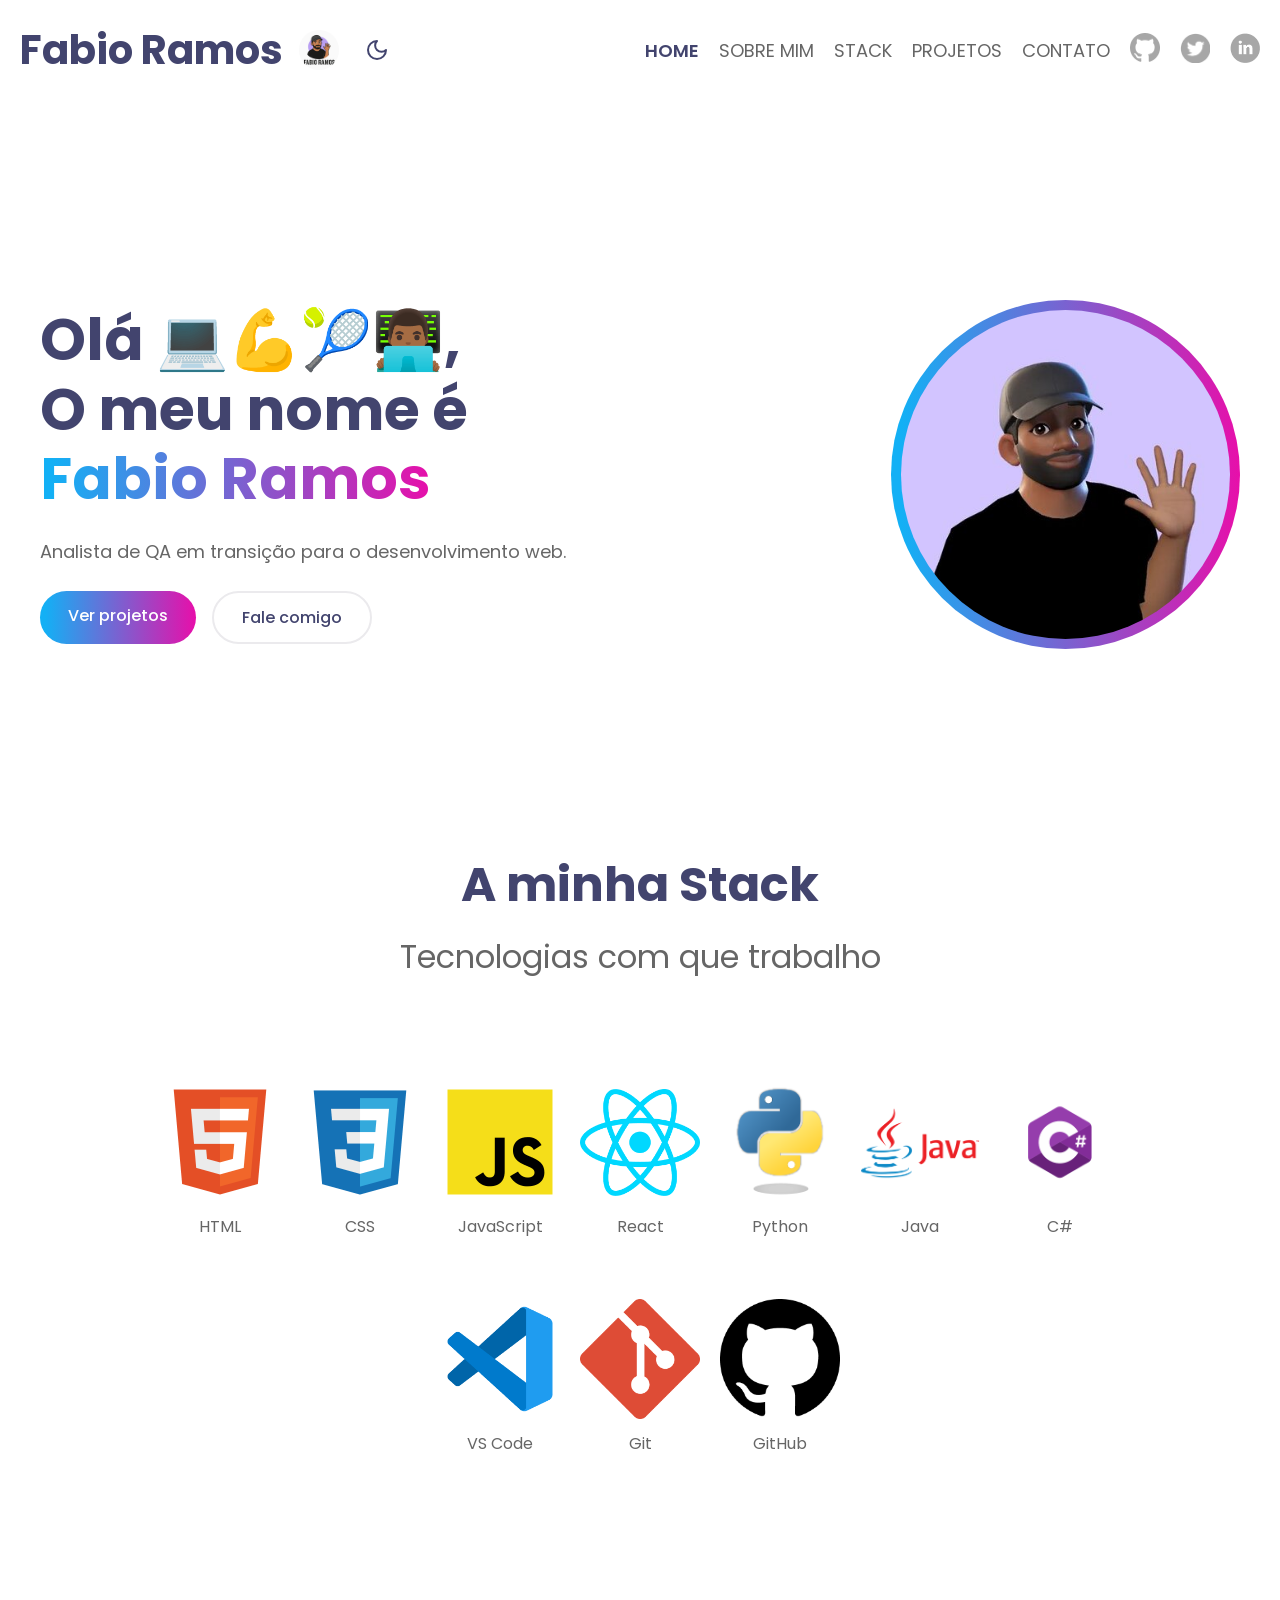
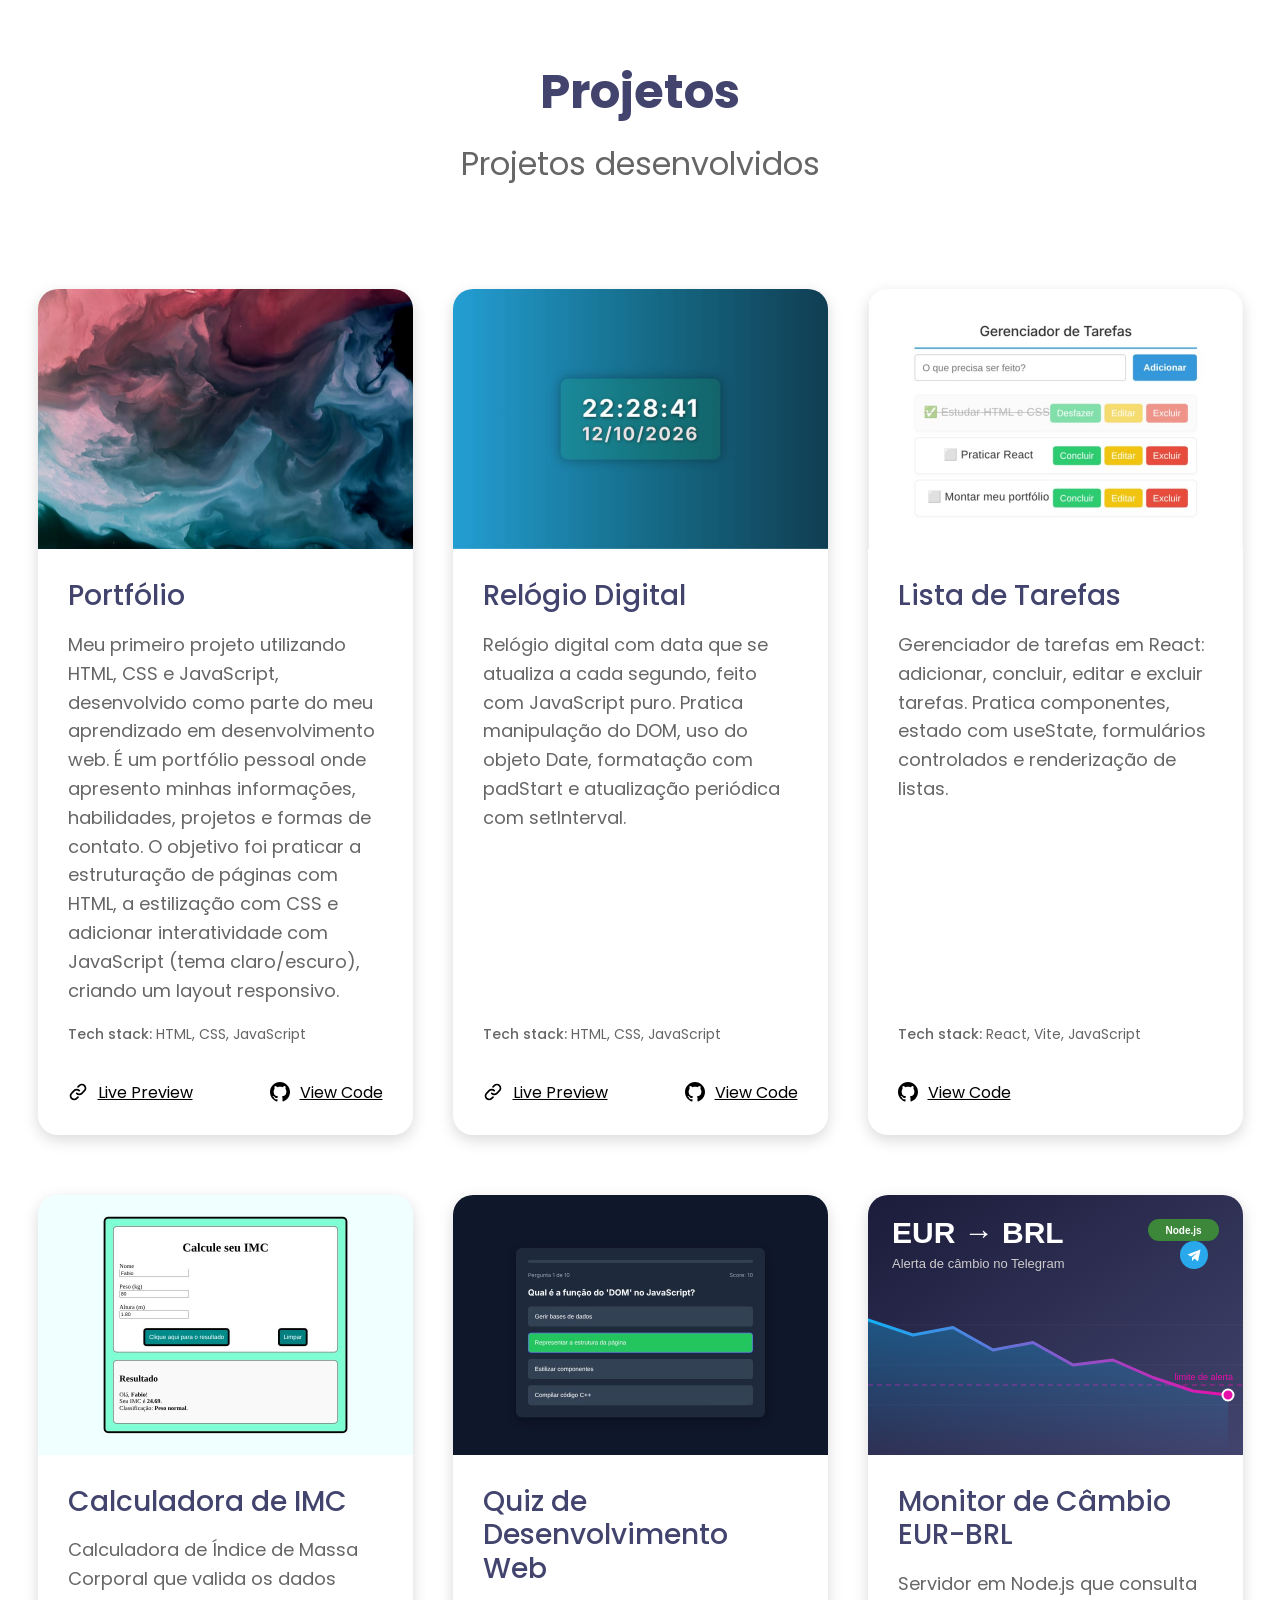
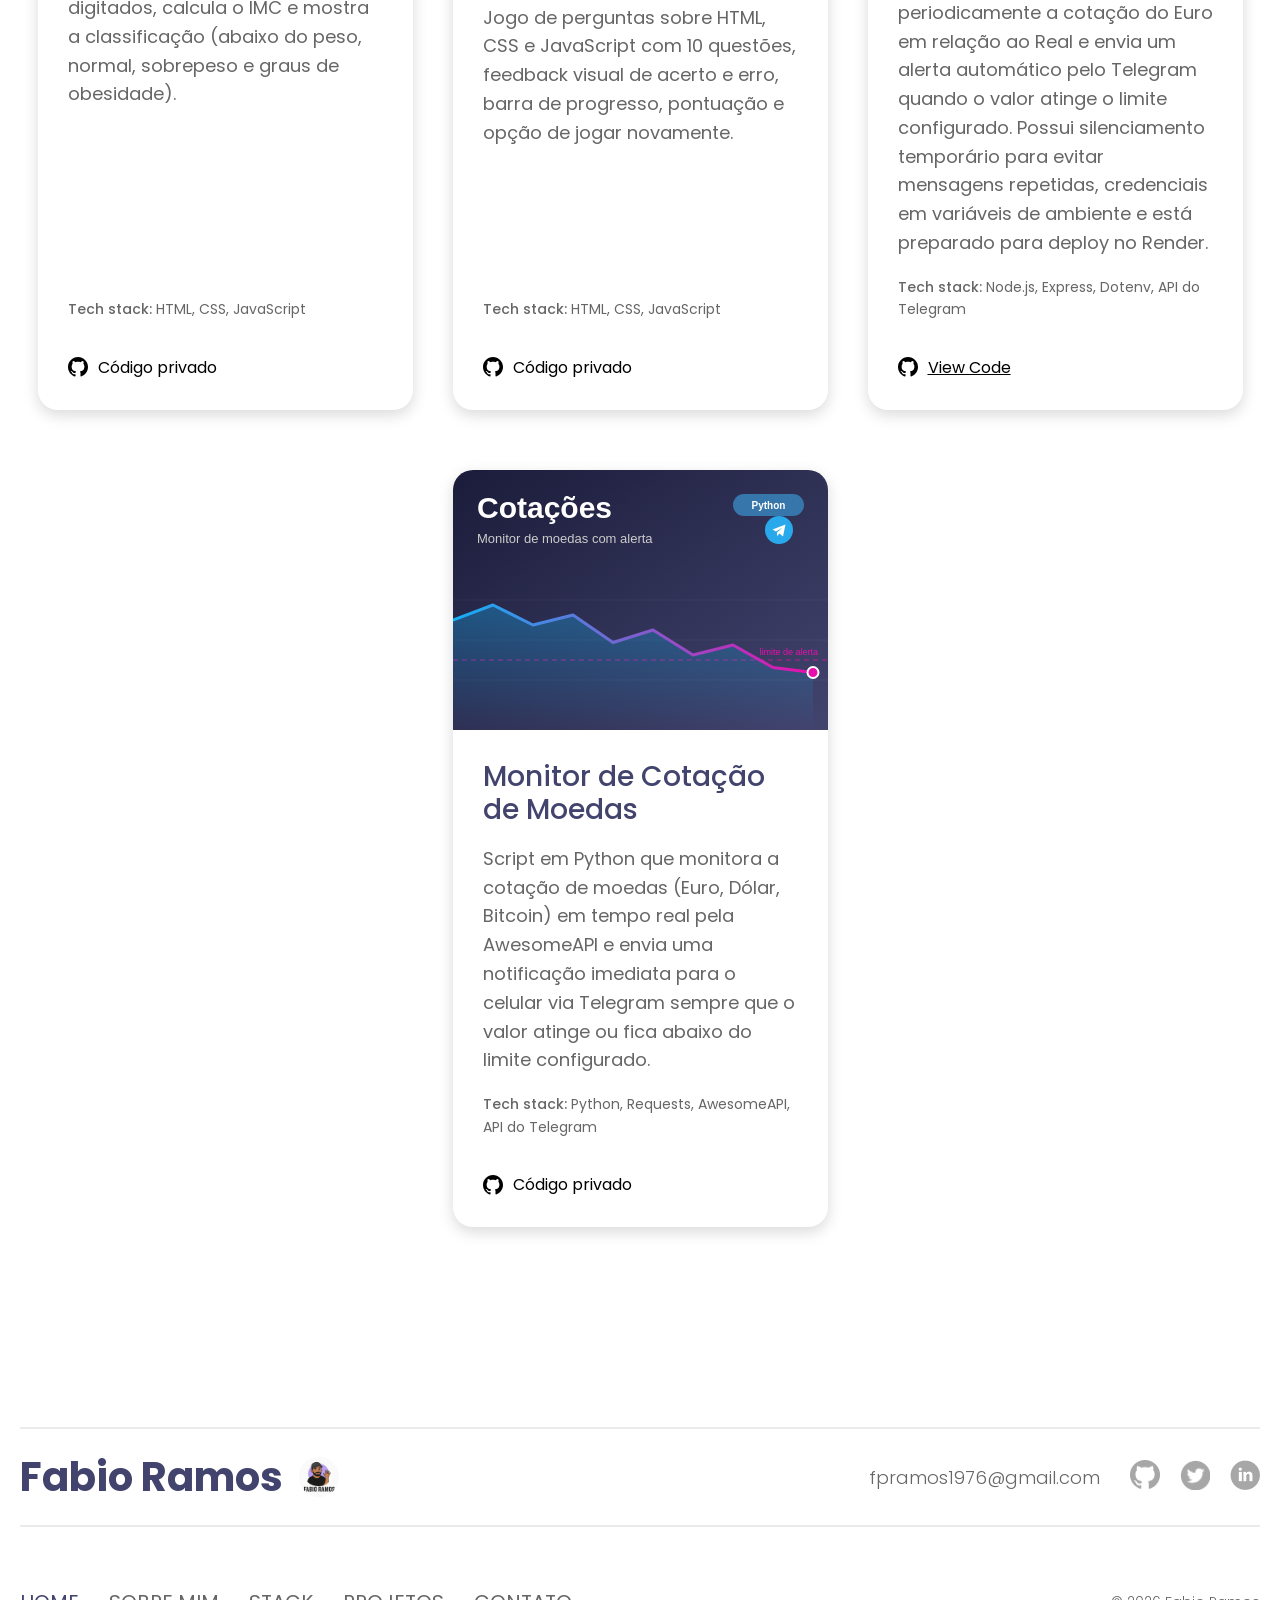
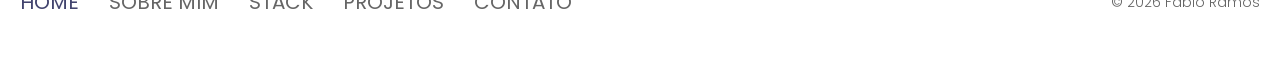
==== commit 0baf4c2c: "Coloca o Portfólio como primeiro projeto Co-Authored-By: Claude Opus 5.5 <noreply@anthropic.com> Cla" ====
--- a/index.html
+++ b/index.html
@@ -135,6 +135,29 @@
           </header>
           <div class="projectsContainer">
             <article class="projectBox">
+              <img src="assets/images/project1img.jpg" alt="Imagem do projeto Portfólio" width="375" height="260" loading="lazy" />
+              <div class="projectContent">
+                <h3>Portfólio</h3>
+                <p>Meu primeiro projeto utilizando HTML, CSS e JavaScript, desenvolvido como parte do meu aprendizado em desenvolvimento web. É um portfólio pessoal onde apresento minhas informações, habilidades, projetos e formas de contato. O objetivo foi praticar a estruturação de páginas com HTML, a estilização com CSS e adicionar interatividade com JavaScript (tema claro/escuro), criando um layout responsivo.</p>
+                <p class="techStack"><strong>Tech stack:</strong> HTML, CSS, JavaScript</p>
+                <div class="projectActions">
+                  <a class="linkWithIcon" href="https://fpramos1976.github.io/Projeto-Profile/" target="_blank" rel="noopener noreferrer">
+                    <svg width="20" height="20" viewBox="0 0 20 20" fill="none" xmlns="http://www.w3.org/2000/svg" aria-hidden="true">
+                  <path d="M11.2867 8.7133C10.6041 8.031 9.67846 7.64771 8.71334 7.64771C7.74821 7.64771 6.82259 8.031 6.14 8.7133L3.56584 11.2866C2.88324 11.9692 2.49976 12.895 2.49976 13.8604C2.49976 14.8257 2.88324 15.7515 3.56584 16.4341C4.24844 17.1167 5.17424 17.5002 6.13959 17.5002C7.10493 17.5002 8.03074 17.1167 8.71334 16.4341L10 15.1475" stroke="currentColor" stroke-width="1.66667" stroke-linecap="round" stroke-linejoin="round"/>
+                  <path d="M8.71332 11.2867C9.39591 11.969 10.3215 12.3523 11.2867 12.3523C12.2518 12.3523 13.1774 11.969 13.86 11.2867L16.4342 8.71334C17.1168 8.03074 17.5002 7.10493 17.5002 6.13959C17.5002 5.17424 17.1168 4.24844 16.4342 3.56584C15.7516 2.88324 14.8257 2.49976 13.8604 2.49976C12.8951 2.49976 11.9693 2.88324 11.2867 3.56584L9.99998 4.8525" stroke="currentColor" stroke-width="1.66667" stroke-linecap="round" stroke-linejoin="round"/>
+                </svg>
+                    Live Preview
+                  </a>
+                  <a class="linkWithIcon" href="https://github.com/fpramos1976/Projeto-Profile" target="_blank" rel="noopener noreferrer">
+                    <svg width="20" height="20" viewBox="0 0 20 20" fill="none" xmlns="http://www.w3.org/2000/svg" aria-hidden="true">
+                  <path fill-rule="evenodd" clip-rule="evenodd" d="M10 0C4.475 0 0 4.475 0 10C0 14.425 2.8625 18.1625 6.8375 19.4875C7.3375 19.575 7.525 19.275 7.525 19.0125C7.525 18.775 7.5125 17.9875 7.5125 17.15C5 17.6125 4.35 16.5375 4.15 15.975C4.0375 15.6875 3.55 14.8 3.125 14.5625C2.775 14.375 2.275 13.9125 3.1125 13.9C3.9 13.8875 4.4625 14.625 4.65 14.925C5.55 16.4375 6.9875 16.0125 7.5625 15.75C7.65 15.1 7.9125 14.6625 8.2 14.4125C5.975 14.1625 3.65 13.3 3.65 9.475C3.65 8.3875 4.0375 7.4875 4.675 6.7875C4.575 6.5375 4.225 5.5125 4.775 4.1375C4.775 4.1375 5.6125 3.875 7.525 5.1625C8.325 4.9375 9.175 4.825 10.025 4.825C10.875 4.825 11.725 4.9375 12.525 5.1625C14.4375 3.8625 15.275 4.1375 15.275 4.1375C15.825 5.5125 15.475 6.5375 15.375 6.7875C16.0125 7.4875 16.4 8.375 16.4 9.475C16.4 13.3125 14.0625 14.1625 11.8375 14.4125C12.2 14.725 12.5125 15.325 12.5125 16.2625C12.5125 17.6 12.5 18.675 12.5 19.0125C12.5 19.275 12.6875 19.5875 13.1875 19.4875C15.1726 18.8173 16.8976 17.5414 18.1197 15.8395C19.3418 14.1375 19.9994 12.0952 20 10C20 4.475 15.525 0 10 0Z" fill="currentColor"/>
+                </svg>
+                    View Code
+                  </a>
+                </div>
+              </div>
+            </article>
+            <article class="projectBox">
               <img src="assets/images/project-relogio.jpg" alt="Imagem do projeto Relógio Digital" width="375" height="260" loading="lazy" />
               <div class="projectContent">
                 <h3>Relógio Digital</h3>
@@ -202,29 +225,6 @@
                 </svg>
                     Código privado
                   </span>
-                </div>
-              </div>
-            </article>
-            <article class="projectBox">
-              <img src="assets/images/project1img.jpg" alt="Imagem do projeto Portfólio" width="375" height="260" loading="lazy" />
-              <div class="projectContent">
-                <h3>Portfólio</h3>
-                <p>Meu primeiro projeto utilizando HTML, CSS e JavaScript, desenvolvido como parte do meu aprendizado em desenvolvimento web. É um portfólio pessoal onde apresento minhas informações, habilidades, projetos e formas de contato. O objetivo foi praticar a estruturação de páginas com HTML, a estilização com CSS e adicionar interatividade com JavaScript (tema claro/escuro), criando um layout responsivo.</p>
-                <p class="techStack"><strong>Tech stack:</strong> HTML, CSS, JavaScript</p>
-                <div class="projectActions">
-                  <a class="linkWithIcon" href="https://fpramos1976.github.io/Projeto-Profile/" target="_blank" rel="noopener noreferrer">
-                    <svg width="20" height="20" viewBox="0 0 20 20" fill="none" xmlns="http://www.w3.org/2000/svg" aria-hidden="true">
-                  <path d="M11.2867 8.7133C10.6041 8.031 9.67846 7.64771 8.71334 7.64771C7.74821 7.64771 6.82259 8.031 6.14 8.7133L3.56584 11.2866C2.88324 11.9692 2.49976 12.895 2.49976 13.8604C2.49976 14.8257 2.88324 15.7515 3.56584 16.4341C4.24844 17.1167 5.17424 17.5002 6.13959 17.5002C7.10493 17.5002 8.03074 17.1167 8.71334 16.4341L10 15.1475" stroke="currentColor" stroke-width="1.66667" stroke-linecap="round" stroke-linejoin="round"/>
-                  <path d="M8.71332 11.2867C9.39591 11.969 10.3215 12.3523 11.2867 12.3523C12.2518 12.3523 13.1774 11.969 13.86 11.2867L16.4342 8.71334C17.1168 8.03074 17.5002 7.10493 17.5002 6.13959C17.5002 5.17424 17.1168 4.24844 16.4342 3.56584C15.7516 2.88324 14.8257 2.49976 13.8604 2.49976C12.8951 2.49976 11.9693 2.88324 11.2867 3.56584L9.99998 4.8525" stroke="currentColor" stroke-width="1.66667" stroke-linecap="round" stroke-linejoin="round"/>
-                </svg>
-                    Live Preview
-                  </a>
-                  <a class="linkWithIcon" href="https://github.com/fpramos1976/Projeto-Profile" target="_blank" rel="noopener noreferrer">
-                    <svg width="20" height="20" viewBox="0 0 20 20" fill="none" xmlns="http://www.w3.org/2000/svg" aria-hidden="true">
-                  <path fill-rule="evenodd" clip-rule="evenodd" d="M10 0C4.475 0 0 4.475 0 10C0 14.425 2.8625 18.1625 6.8375 19.4875C7.3375 19.575 7.525 19.275 7.525 19.0125C7.525 18.775 7.5125 17.9875 7.5125 17.15C5 17.6125 4.35 16.5375 4.15 15.975C4.0375 15.6875 3.55 14.8 3.125 14.5625C2.775 14.375 2.275 13.9125 3.1125 13.9C3.9 13.8875 4.4625 14.625 4.65 14.925C5.55 16.4375 6.9875 16.0125 7.5625 15.75C7.65 15.1 7.9125 14.6625 8.2 14.4125C5.975 14.1625 3.65 13.3 3.65 9.475C3.65 8.3875 4.0375 7.4875 4.675 6.7875C4.575 6.5375 4.225 5.5125 4.775 4.1375C4.775 4.1375 5.6125 3.875 7.525 5.1625C8.325 4.9375 9.175 4.825 10.025 4.825C10.875 4.825 11.725 4.9375 12.525 5.1625C14.4375 3.8625 15.275 4.1375 15.275 4.1375C15.825 5.5125 15.475 6.5375 15.375 6.7875C16.0125 7.4875 16.4 8.375 16.4 9.475C16.4 13.3125 14.0625 14.1625 11.8375 14.4125C12.2 14.725 12.5125 15.325 12.5125 16.2625C12.5125 17.6 12.5 18.675 12.5 19.0125C12.5 19.275 12.6875 19.5875 13.1875 19.4875C15.1726 18.8173 16.8976 17.5414 18.1197 15.8395C19.3418 14.1375 19.9994 12.0952 20 10C20 4.475 15.525 0 10 0Z" fill="currentColor"/>
-                </svg>
-                    View Code
-                  </a>
                 </div>
               </div>
             </article>
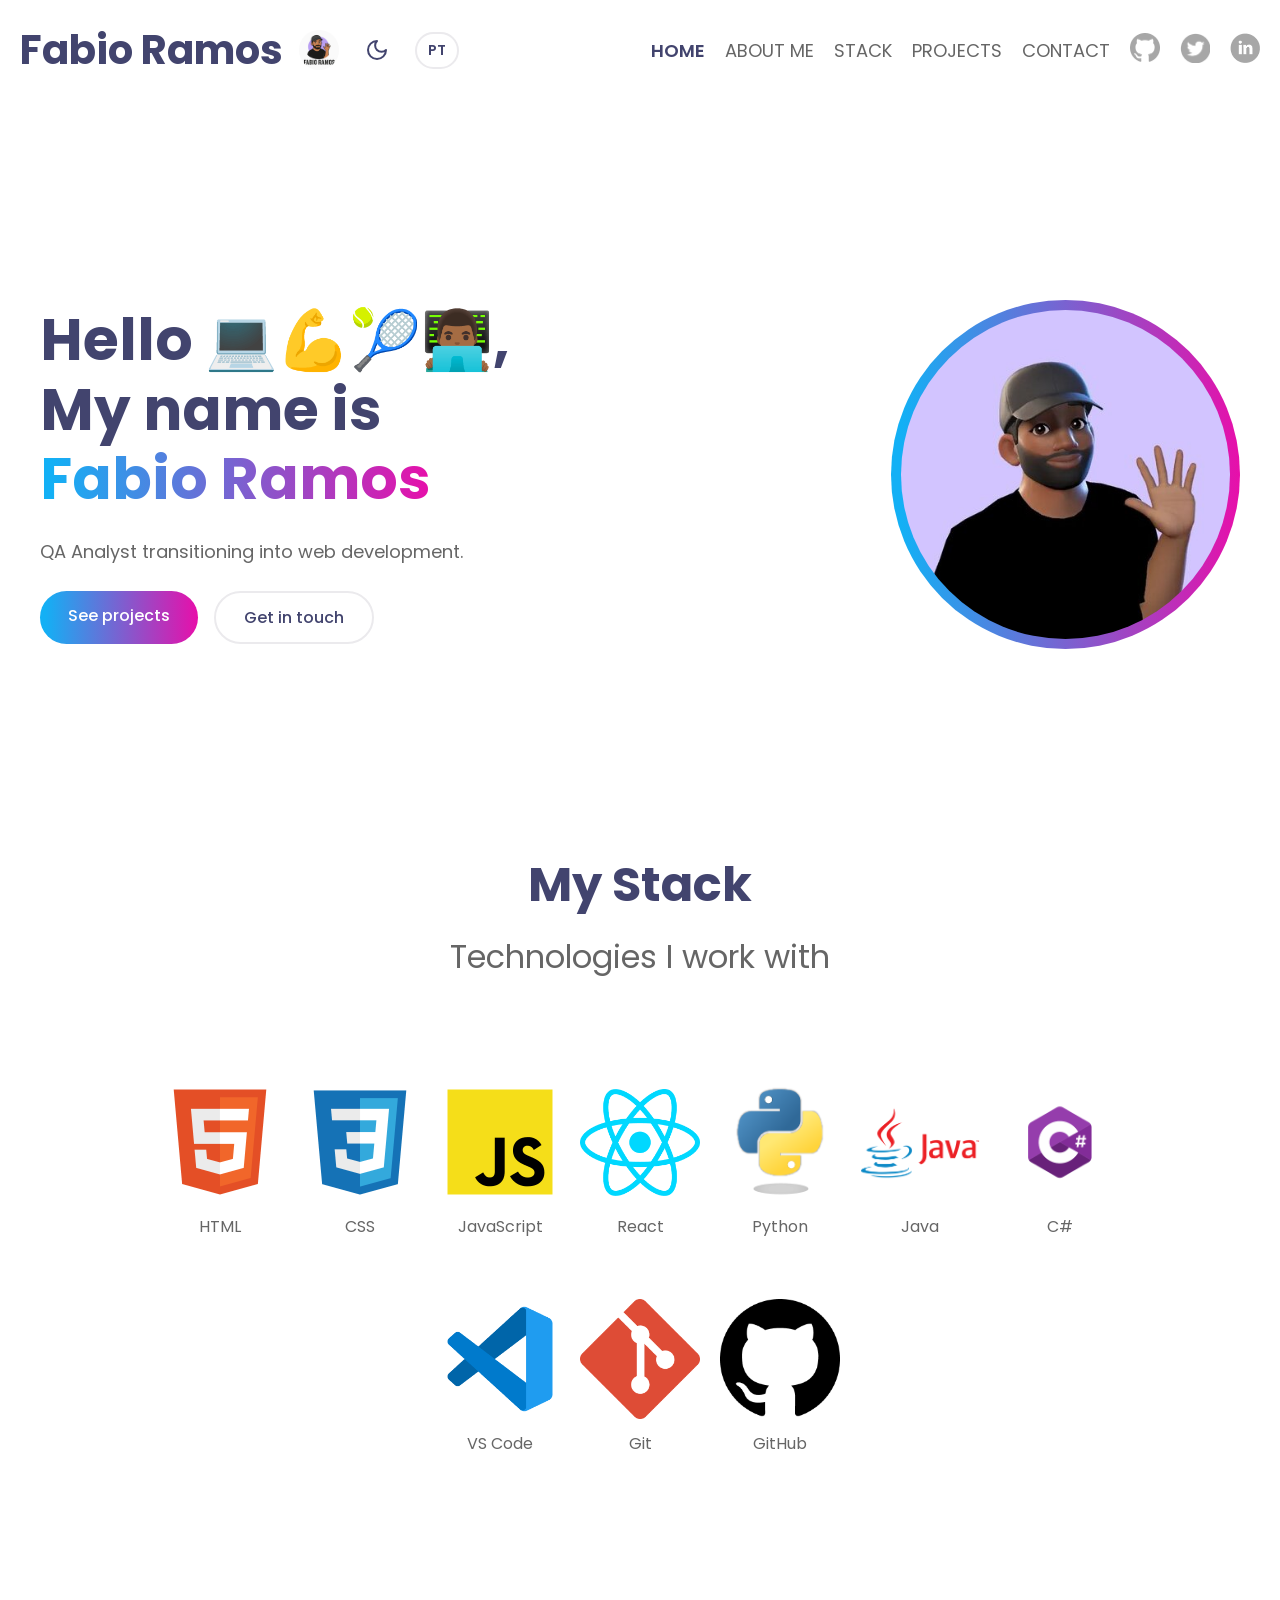
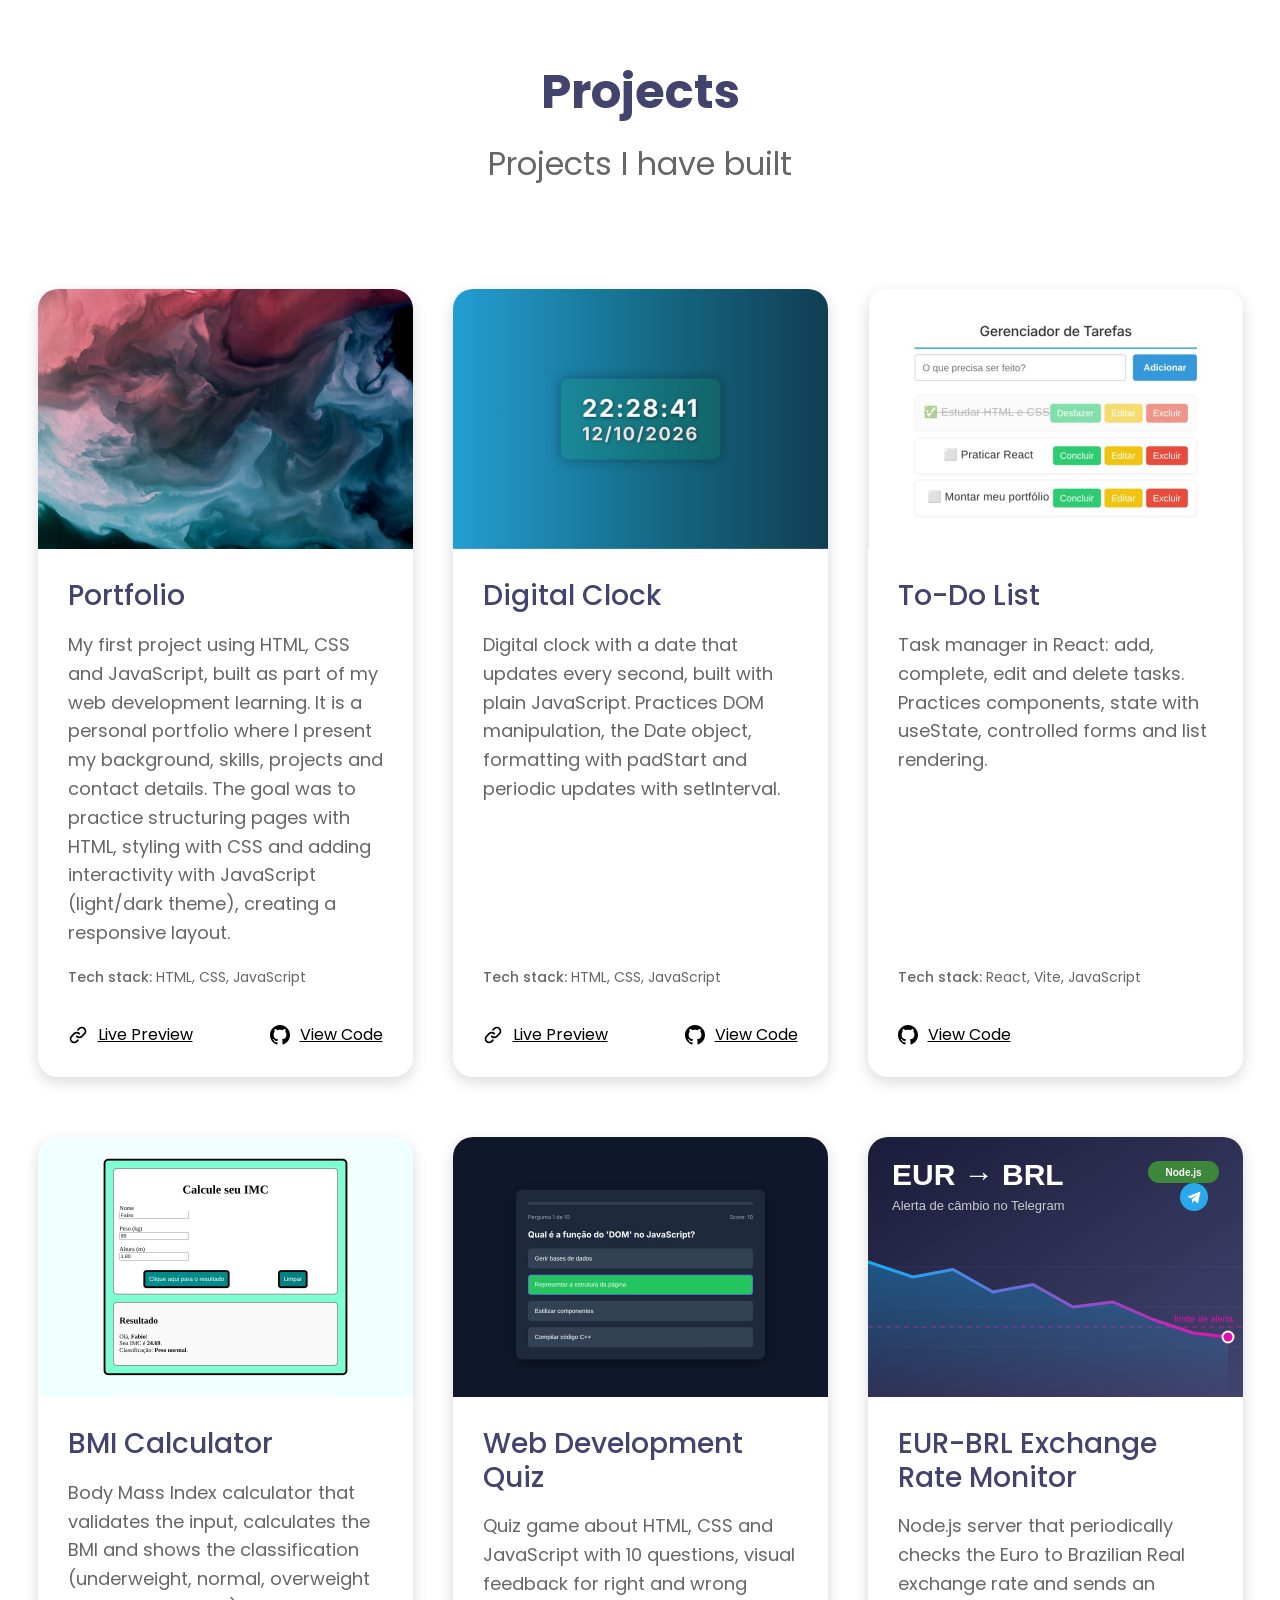
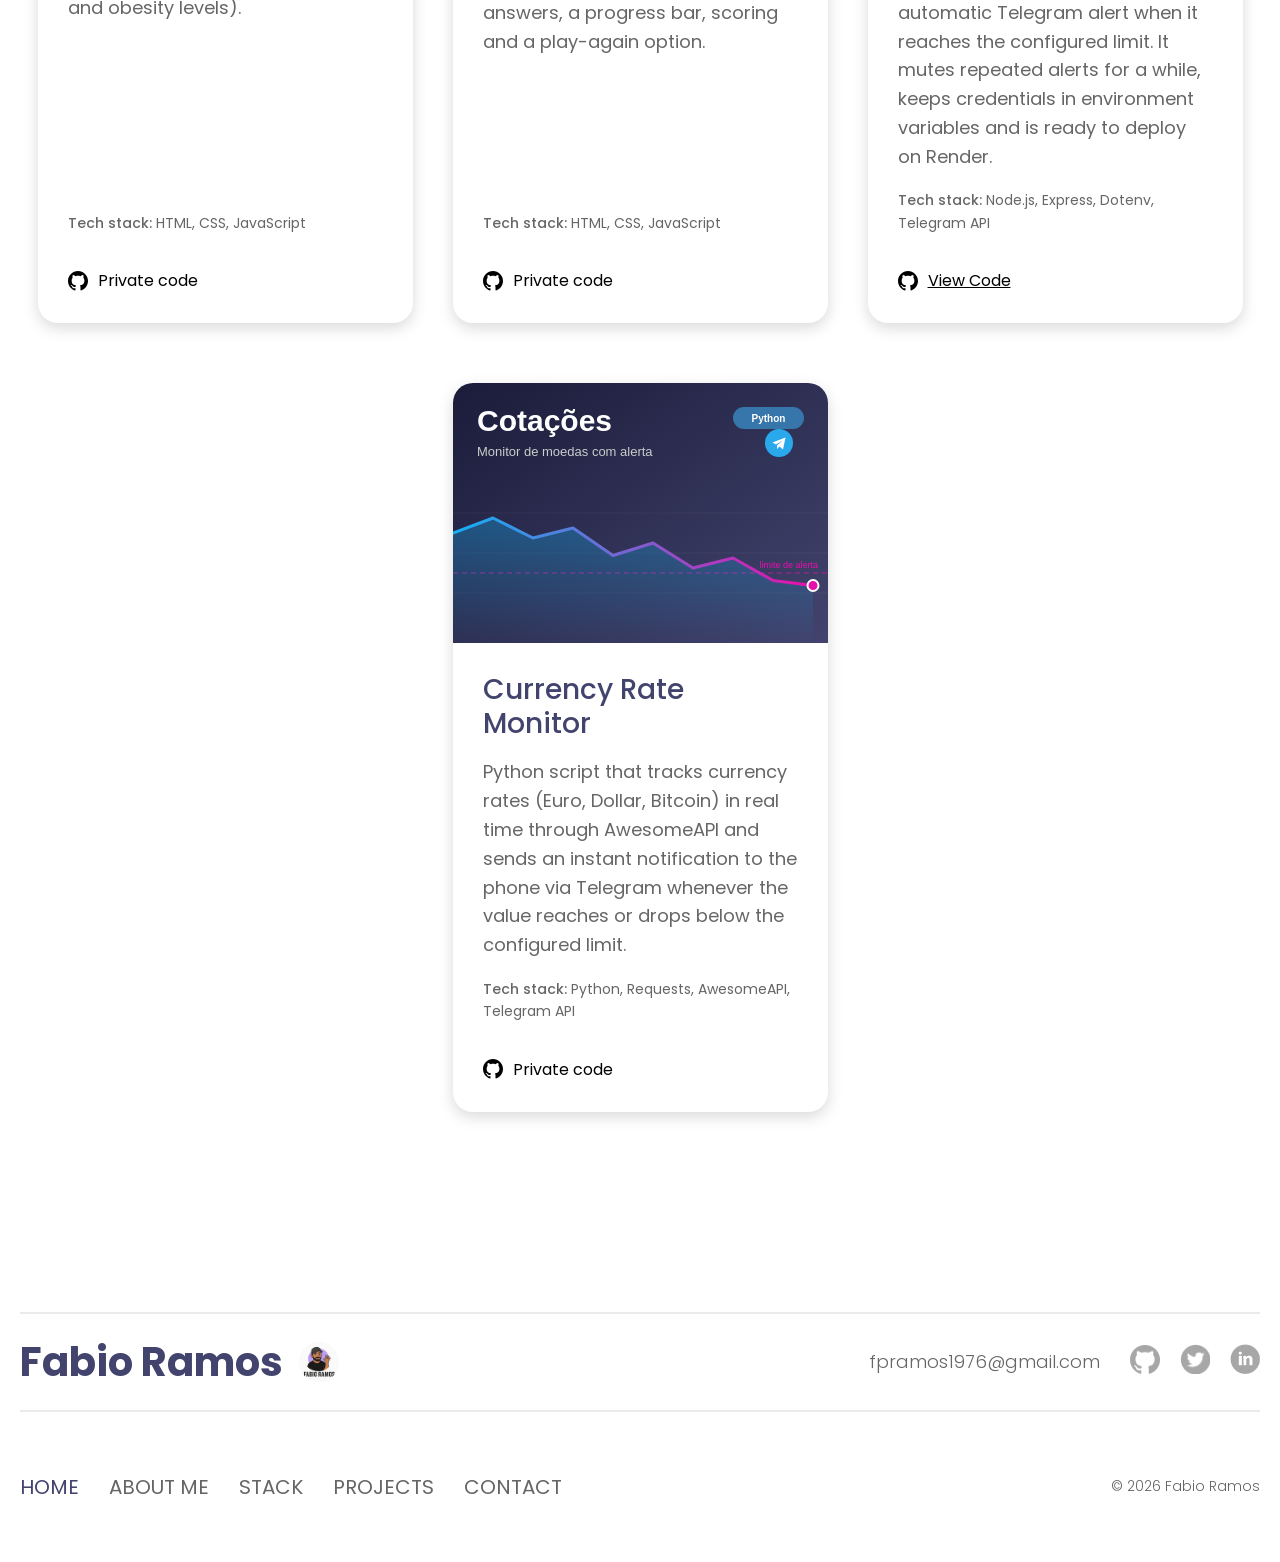
==== commit e17c1b80: "Adiciona botão para trocar o idioma entre português e inglês - Botão EN/PT no cabeçalho, ao lado do " ====
--- a/index.html
+++ b/index.html
@@ -3,8 +3,8 @@
   <head>
     <meta charset="UTF-8" />
     <meta name="viewport" content="width=device-width, initial-scale=1.0" />
-    <title>Fabio Ramos | Portfólio</title>
-    <meta name="description" content="Portfólio de Fabio Ramos: projetos, stack e contato." />
+    <title data-i18n="t58">Fabio Ramos | Portfólio</title>
+    <meta name="description" content="Portfólio de Fabio Ramos: projetos, stack e contato." data-i18n-attr="content:t59" />
     <meta property="og:title" content="Fabio Ramos | Portfólio" />
     <meta property="og:description" content="Portfólio de Fabio Ramos: projetos, stack e contato." />
     <meta property="og:image" content="assets/images/avatar-fabio.jpg" />
@@ -16,11 +16,12 @@
       rel="stylesheet"
     />
     <link rel="stylesheet" href="css/main.css" />
-    <!-- Carregado no head para aplicar o tema antes da página ser desenhada -->
+    <!-- Carregados no head para aplicar tema e idioma antes da página ser desenhada -->
+    <script src="assets/translations.js"></script>
     <script src="assets/main.js"></script>
   </head>
   <body class="home-page">
-    <a class="skipLink" href="#conteudo">Pular para o conteúdo</a>
+    <a class="skipLink" href="#conteudo"><span data-i18n="t60">Pular para o conteúdo</span></a>
     <div class="container">
       <header class="primaryHeader">
         <div class="columnLeft">
@@ -31,15 +32,18 @@
           <button id="toggleDarkMode" type="button" aria-label="Alternar tema claro/escuro">
             <svg xmlns="http://www.w3.org/2000/svg" width="24" height="24" viewBox="0 0 24 24" fill="none" stroke="currentColor" stroke-width="2" stroke-linecap="round" stroke-linejoin="round" aria-hidden="true"><path d="M12 3a6 6 0 0 0 9 9 9 9 0 1 1-9-9Z"/></svg>
           </button>
+          <button id="toggleLanguage" class="langToggle" type="button" aria-label="Mudar idioma para inglês" data-i18n-attr="aria-label:t61">
+            <span data-i18n="t62">EN</span>
+          </button>
         </div>
 
-        <nav class="columnRight" aria-label="Menu principal">
+        <nav class="columnRight" aria-label="Menu principal" data-i18n-attr="aria-label:t63">
           <ul class="menu">
-            <li><a href="index.html" aria-current="page">HOME</a></li>
-            <li><a href="about.html">SOBRE MIM</a></li>
-            <li><a href="stack.html">STACK</a></li>
-            <li><a href="project.html">PROJETOS</a></li>
-            <li><a href="contact.html">CONTATO</a></li>
+            <li><a href="index.html" aria-current="page"><span data-i18n="t64">HOME</span></a></li>
+            <li><a href="about.html"><span data-i18n="t65">SOBRE MIM</span></a></li>
+            <li><a href="stack.html"><span data-i18n="t66">STACK</span></a></li>
+            <li><a href="project.html"><span data-i18n="t67">PROJETOS</span></a></li>
+            <li><a href="contact.html"><span data-i18n="t68">CONTATO</span></a></li>
           </ul>
           <ul class="socialList">
             <li>
@@ -65,24 +69,24 @@
         <section class="sectionBanner">
           <div class="columnLeft">
             <h1>
-              Olá <span aria-hidden="true">💻💪🎾👨🏾‍💻</span>,<br />
-              O meu nome é<br />
+              <span data-i18n="t1">Olá</span> <span aria-hidden="true">💻💪🎾👨🏾‍💻</span>,<br />
+              <span data-i18n="t2">O meu nome é</span><br />
               <span class="gradientText">Fabio Ramos</span>
             </h1>
-            <p class="bannerText">Analista de QA em transição para o desenvolvimento web.</p>
+            <p class="bannerText"><span data-i18n="t3">Analista de QA em transição para o desenvolvimento web.</span></p>
             <div class="bannerActions">
-              <a class="button" href="project.html">Ver projetos</a>
-              <a class="button buttonOutline" href="contact.html">Fale comigo</a>
+              <a class="button" href="project.html"><span data-i18n="t4">Ver projetos</span></a>
+              <a class="button buttonOutline" href="contact.html"><span data-i18n="t5">Fale comigo</span></a>
             </div>
           </div>
           <div class="columnRight avatar">
-            <img src="assets/images/avatar-fabio.jpg" alt="Foto de Fabio Ramos" width="349" height="349" />
+            <img src="assets/images/avatar-fabio.jpg" alt="Foto de Fabio Ramos" data-i18n-attr="alt:t6" width="349" height="349" />
           </div>
         </section>
         <section class="sectionStack">
           <header>
-            <h2>A minha Stack</h2>
-            <p class="subtitle">Tecnologias com que trabalho</p>
+            <h2><span data-i18n="t7">A minha Stack</span></h2>
+            <p class="subtitle"><span data-i18n="t8">Tecnologias com que trabalho</span></p>
           </header>
           <ul class="stackImagesContainer">
             <li>
@@ -130,132 +134,132 @@
         </section>
         <section class="sectionProjects">
           <header>
-            <h2>Projetos</h2>
-            <p class="subtitle">Projetos desenvolvidos</p>
+            <h2><span data-i18n="t37">Projetos</span></h2>
+            <p class="subtitle"><span data-i18n="t38">Projetos desenvolvidos</span></p>
           </header>
           <div class="projectsContainer">
             <article class="projectBox">
-              <img src="assets/images/project1img.jpg" alt="Imagem do projeto Portfólio" width="375" height="260" loading="lazy" />
-              <div class="projectContent">
-                <h3>Portfólio</h3>
-                <p>Meu primeiro projeto utilizando HTML, CSS e JavaScript, desenvolvido como parte do meu aprendizado em desenvolvimento web. É um portfólio pessoal onde apresento minhas informações, habilidades, projetos e formas de contato. O objetivo foi praticar a estruturação de páginas com HTML, a estilização com CSS e adicionar interatividade com JavaScript (tema claro/escuro), criando um layout responsivo.</p>
-                <p class="techStack"><strong>Tech stack:</strong> HTML, CSS, JavaScript</p>
+              <img src="assets/images/project1img.jpg" alt="Imagem do projeto Portfólio" data-i18n-attr="alt:t11" width="375" height="260" loading="lazy" />
+              <div class="projectContent">
+                <h3><span data-i18n="t12">Portfólio</span></h3>
+                <p><span data-i18n="t13">Meu primeiro projeto utilizando HTML, CSS e JavaScript, desenvolvido como parte do meu aprendizado em desenvolvimento web. É um portfólio pessoal onde apresento minhas informações, habilidades, projetos e formas de contato. O objetivo foi praticar a estruturação de páginas com HTML, a estilização com CSS e adicionar interatividade com JavaScript (tema claro/escuro), criando um layout responsivo.</span></p>
+                <p class="techStack"><strong>Tech stack:</strong> <span data-i18n="t14">HTML, CSS, JavaScript</span></p>
                 <div class="projectActions">
                   <a class="linkWithIcon" href="https://fpramos1976.github.io/Projeto-Profile/" target="_blank" rel="noopener noreferrer">
                     <svg width="20" height="20" viewBox="0 0 20 20" fill="none" xmlns="http://www.w3.org/2000/svg" aria-hidden="true">
                   <path d="M11.2867 8.7133C10.6041 8.031 9.67846 7.64771 8.71334 7.64771C7.74821 7.64771 6.82259 8.031 6.14 8.7133L3.56584 11.2866C2.88324 11.9692 2.49976 12.895 2.49976 13.8604C2.49976 14.8257 2.88324 15.7515 3.56584 16.4341C4.24844 17.1167 5.17424 17.5002 6.13959 17.5002C7.10493 17.5002 8.03074 17.1167 8.71334 16.4341L10 15.1475" stroke="currentColor" stroke-width="1.66667" stroke-linecap="round" stroke-linejoin="round"/>
                   <path d="M8.71332 11.2867C9.39591 11.969 10.3215 12.3523 11.2867 12.3523C12.2518 12.3523 13.1774 11.969 13.86 11.2867L16.4342 8.71334C17.1168 8.03074 17.5002 7.10493 17.5002 6.13959C17.5002 5.17424 17.1168 4.24844 16.4342 3.56584C15.7516 2.88324 14.8257 2.49976 13.8604 2.49976C12.8951 2.49976 11.9693 2.88324 11.2867 3.56584L9.99998 4.8525" stroke="currentColor" stroke-width="1.66667" stroke-linecap="round" stroke-linejoin="round"/>
                 </svg>
-                    Live Preview
+                    <span data-i18n="t9">Ver online</span>
                   </a>
                   <a class="linkWithIcon" href="https://github.com/fpramos1976/Projeto-Profile" target="_blank" rel="noopener noreferrer">
                     <svg width="20" height="20" viewBox="0 0 20 20" fill="none" xmlns="http://www.w3.org/2000/svg" aria-hidden="true">
                   <path fill-rule="evenodd" clip-rule="evenodd" d="M10 0C4.475 0 0 4.475 0 10C0 14.425 2.8625 18.1625 6.8375 19.4875C7.3375 19.575 7.525 19.275 7.525 19.0125C7.525 18.775 7.5125 17.9875 7.5125 17.15C5 17.6125 4.35 16.5375 4.15 15.975C4.0375 15.6875 3.55 14.8 3.125 14.5625C2.775 14.375 2.275 13.9125 3.1125 13.9C3.9 13.8875 4.4625 14.625 4.65 14.925C5.55 16.4375 6.9875 16.0125 7.5625 15.75C7.65 15.1 7.9125 14.6625 8.2 14.4125C5.975 14.1625 3.65 13.3 3.65 9.475C3.65 8.3875 4.0375 7.4875 4.675 6.7875C4.575 6.5375 4.225 5.5125 4.775 4.1375C4.775 4.1375 5.6125 3.875 7.525 5.1625C8.325 4.9375 9.175 4.825 10.025 4.825C10.875 4.825 11.725 4.9375 12.525 5.1625C14.4375 3.8625 15.275 4.1375 15.275 4.1375C15.825 5.5125 15.475 6.5375 15.375 6.7875C16.0125 7.4875 16.4 8.375 16.4 9.475C16.4 13.3125 14.0625 14.1625 11.8375 14.4125C12.2 14.725 12.5125 15.325 12.5125 16.2625C12.5125 17.6 12.5 18.675 12.5 19.0125C12.5 19.275 12.6875 19.5875 13.1875 19.4875C15.1726 18.8173 16.8976 17.5414 18.1197 15.8395C19.3418 14.1375 19.9994 12.0952 20 10C20 4.475 15.525 0 10 0Z" fill="currentColor"/>
                 </svg>
-                    View Code
-                  </a>
-                </div>
-              </div>
-            </article>
-            <article class="projectBox">
-              <img src="assets/images/project-relogio.jpg" alt="Imagem do projeto Relógio Digital" width="375" height="260" loading="lazy" />
-              <div class="projectContent">
-                <h3>Relógio Digital</h3>
-                <p>Relógio digital com data que se atualiza a cada segundo, feito com JavaScript puro. Pratica manipulação do DOM, uso do objeto Date, formatação com padStart e atualização periódica com setInterval.</p>
-                <p class="techStack"><strong>Tech stack:</strong> HTML, CSS, JavaScript</p>
+                    <span data-i18n="t10">Ver código</span>
+                  </a>
+                </div>
+              </div>
+            </article>
+            <article class="projectBox">
+              <img src="assets/images/project-relogio.jpg" alt="Imagem do projeto Relógio Digital" data-i18n-attr="alt:t15" width="375" height="260" loading="lazy" />
+              <div class="projectContent">
+                <h3><span data-i18n="t16">Relógio Digital</span></h3>
+                <p><span data-i18n="t17">Relógio digital com data que se atualiza a cada segundo, feito com JavaScript puro. Pratica manipulação do DOM, uso do objeto Date, formatação com padStart e atualização periódica com setInterval.</span></p>
+                <p class="techStack"><strong>Tech stack:</strong> <span data-i18n="t14">HTML, CSS, JavaScript</span></p>
                 <div class="projectActions">
                   <a class="linkWithIcon" href="https://fpramos1976.github.io/RELOGIO/" target="_blank" rel="noopener noreferrer">
                     <svg width="20" height="20" viewBox="0 0 20 20" fill="none" xmlns="http://www.w3.org/2000/svg" aria-hidden="true">
                   <path d="M11.2867 8.7133C10.6041 8.031 9.67846 7.64771 8.71334 7.64771C7.74821 7.64771 6.82259 8.031 6.14 8.7133L3.56584 11.2866C2.88324 11.9692 2.49976 12.895 2.49976 13.8604C2.49976 14.8257 2.88324 15.7515 3.56584 16.4341C4.24844 17.1167 5.17424 17.5002 6.13959 17.5002C7.10493 17.5002 8.03074 17.1167 8.71334 16.4341L10 15.1475" stroke="currentColor" stroke-width="1.66667" stroke-linecap="round" stroke-linejoin="round"/>
                   <path d="M8.71332 11.2867C9.39591 11.969 10.3215 12.3523 11.2867 12.3523C12.2518 12.3523 13.1774 11.969 13.86 11.2867L16.4342 8.71334C17.1168 8.03074 17.5002 7.10493 17.5002 6.13959C17.5002 5.17424 17.1168 4.24844 16.4342 3.56584C15.7516 2.88324 14.8257 2.49976 13.8604 2.49976C12.8951 2.49976 11.9693 2.88324 11.2867 3.56584L9.99998 4.8525" stroke="currentColor" stroke-width="1.66667" stroke-linecap="round" stroke-linejoin="round"/>
                 </svg>
-                    Live Preview
+                    <span data-i18n="t9">Ver online</span>
                   </a>
                   <a class="linkWithIcon" href="https://github.com/fpramos1976/RELOGIO" target="_blank" rel="noopener noreferrer">
                     <svg width="20" height="20" viewBox="0 0 20 20" fill="none" xmlns="http://www.w3.org/2000/svg" aria-hidden="true">
                   <path fill-rule="evenodd" clip-rule="evenodd" d="M10 0C4.475 0 0 4.475 0 10C0 14.425 2.8625 18.1625 6.8375 19.4875C7.3375 19.575 7.525 19.275 7.525 19.0125C7.525 18.775 7.5125 17.9875 7.5125 17.15C5 17.6125 4.35 16.5375 4.15 15.975C4.0375 15.6875 3.55 14.8 3.125 14.5625C2.775 14.375 2.275 13.9125 3.1125 13.9C3.9 13.8875 4.4625 14.625 4.65 14.925C5.55 16.4375 6.9875 16.0125 7.5625 15.75C7.65 15.1 7.9125 14.6625 8.2 14.4125C5.975 14.1625 3.65 13.3 3.65 9.475C3.65 8.3875 4.0375 7.4875 4.675 6.7875C4.575 6.5375 4.225 5.5125 4.775 4.1375C4.775 4.1375 5.6125 3.875 7.525 5.1625C8.325 4.9375 9.175 4.825 10.025 4.825C10.875 4.825 11.725 4.9375 12.525 5.1625C14.4375 3.8625 15.275 4.1375 15.275 4.1375C15.825 5.5125 15.475 6.5375 15.375 6.7875C16.0125 7.4875 16.4 8.375 16.4 9.475C16.4 13.3125 14.0625 14.1625 11.8375 14.4125C12.2 14.725 12.5125 15.325 12.5125 16.2625C12.5125 17.6 12.5 18.675 12.5 19.0125C12.5 19.275 12.6875 19.5875 13.1875 19.4875C15.1726 18.8173 16.8976 17.5414 18.1197 15.8395C19.3418 14.1375 19.9994 12.0952 20 10C20 4.475 15.525 0 10 0Z" fill="currentColor"/>
                 </svg>
-                    View Code
-                  </a>
-                </div>
-              </div>
-            </article>
-            <article class="projectBox">
-              <img src="assets/images/project-lista-de-tarefas.jpg" alt="Imagem do projeto Lista de Tarefas" width="375" height="260" loading="lazy" />
-              <div class="projectContent">
-                <h3>Lista de Tarefas</h3>
-                <p>Gerenciador de tarefas em React: adicionar, concluir, editar e excluir tarefas. Pratica componentes, estado com useState, formulários controlados e renderização de listas.</p>
-                <p class="techStack"><strong>Tech stack:</strong> React, Vite, JavaScript</p>
+                    <span data-i18n="t10">Ver código</span>
+                  </a>
+                </div>
+              </div>
+            </article>
+            <article class="projectBox">
+              <img src="assets/images/project-lista-de-tarefas.jpg" alt="Imagem do projeto Lista de Tarefas" data-i18n-attr="alt:t18" width="375" height="260" loading="lazy" />
+              <div class="projectContent">
+                <h3><span data-i18n="t19">Lista de Tarefas</span></h3>
+                <p><span data-i18n="t20">Gerenciador de tarefas em React: adicionar, concluir, editar e excluir tarefas. Pratica componentes, estado com useState, formulários controlados e renderização de listas.</span></p>
+                <p class="techStack"><strong>Tech stack:</strong> <span data-i18n="t21">React, Vite, JavaScript</span></p>
                 <div class="projectActions">
                   <a class="linkWithIcon" href="https://github.com/fpramos1976/LISTA_DE_TAREFAS" target="_blank" rel="noopener noreferrer">
                     <svg width="20" height="20" viewBox="0 0 20 20" fill="none" xmlns="http://www.w3.org/2000/svg" aria-hidden="true">
                   <path fill-rule="evenodd" clip-rule="evenodd" d="M10 0C4.475 0 0 4.475 0 10C0 14.425 2.8625 18.1625 6.8375 19.4875C7.3375 19.575 7.525 19.275 7.525 19.0125C7.525 18.775 7.5125 17.9875 7.5125 17.15C5 17.6125 4.35 16.5375 4.15 15.975C4.0375 15.6875 3.55 14.8 3.125 14.5625C2.775 14.375 2.275 13.9125 3.1125 13.9C3.9 13.8875 4.4625 14.625 4.65 14.925C5.55 16.4375 6.9875 16.0125 7.5625 15.75C7.65 15.1 7.9125 14.6625 8.2 14.4125C5.975 14.1625 3.65 13.3 3.65 9.475C3.65 8.3875 4.0375 7.4875 4.675 6.7875C4.575 6.5375 4.225 5.5125 4.775 4.1375C4.775 4.1375 5.6125 3.875 7.525 5.1625C8.325 4.9375 9.175 4.825 10.025 4.825C10.875 4.825 11.725 4.9375 12.525 5.1625C14.4375 3.8625 15.275 4.1375 15.275 4.1375C15.825 5.5125 15.475 6.5375 15.375 6.7875C16.0125 7.4875 16.4 8.375 16.4 9.475C16.4 13.3125 14.0625 14.1625 11.8375 14.4125C12.2 14.725 12.5125 15.325 12.5125 16.2625C12.5125 17.6 12.5 18.675 12.5 19.0125C12.5 19.275 12.6875 19.5875 13.1875 19.4875C15.1726 18.8173 16.8976 17.5414 18.1197 15.8395C19.3418 14.1375 19.9994 12.0952 20 10C20 4.475 15.525 0 10 0Z" fill="currentColor"/>
                 </svg>
-                    View Code
-                  </a>
-                </div>
-              </div>
-            </article>
-            <article class="projectBox">
-              <img src="assets/images/project-imc.jpg" alt="Imagem do projeto Calculadora de IMC" width="375" height="260" loading="lazy" />
-              <div class="projectContent">
-                <h3>Calculadora de IMC</h3>
-                <p>Calculadora de Índice de Massa Corporal que valida os dados digitados, calcula o IMC e mostra a classificação (abaixo do peso, normal, sobrepeso e graus de obesidade).</p>
-                <p class="techStack"><strong>Tech stack:</strong> HTML, CSS, JavaScript</p>
+                    <span data-i18n="t10">Ver código</span>
+                  </a>
+                </div>
+              </div>
+            </article>
+            <article class="projectBox">
+              <img src="assets/images/project-imc.jpg" alt="Imagem do projeto Calculadora de IMC" data-i18n-attr="alt:t23" width="375" height="260" loading="lazy" />
+              <div class="projectContent">
+                <h3><span data-i18n="t24">Calculadora de IMC</span></h3>
+                <p><span data-i18n="t25">Calculadora de Índice de Massa Corporal que valida os dados digitados, calcula o IMC e mostra a classificação (abaixo do peso, normal, sobrepeso e graus de obesidade).</span></p>
+                <p class="techStack"><strong>Tech stack:</strong> <span data-i18n="t14">HTML, CSS, JavaScript</span></p>
                 <div class="projectActions">
                   <span class="linkWithIcon">
                     <svg width="20" height="20" viewBox="0 0 20 20" fill="none" xmlns="http://www.w3.org/2000/svg" aria-hidden="true">
                   <path fill-rule="evenodd" clip-rule="evenodd" d="M10 0C4.475 0 0 4.475 0 10C0 14.425 2.8625 18.1625 6.8375 19.4875C7.3375 19.575 7.525 19.275 7.525 19.0125C7.525 18.775 7.5125 17.9875 7.5125 17.15C5 17.6125 4.35 16.5375 4.15 15.975C4.0375 15.6875 3.55 14.8 3.125 14.5625C2.775 14.375 2.275 13.9125 3.1125 13.9C3.9 13.8875 4.4625 14.625 4.65 14.925C5.55 16.4375 6.9875 16.0125 7.5625 15.75C7.65 15.1 7.9125 14.6625 8.2 14.4125C5.975 14.1625 3.65 13.3 3.65 9.475C3.65 8.3875 4.0375 7.4875 4.675 6.7875C4.575 6.5375 4.225 5.5125 4.775 4.1375C4.775 4.1375 5.6125 3.875 7.525 5.1625C8.325 4.9375 9.175 4.825 10.025 4.825C10.875 4.825 11.725 4.9375 12.525 5.1625C14.4375 3.8625 15.275 4.1375 15.275 4.1375C15.825 5.5125 15.475 6.5375 15.375 6.7875C16.0125 7.4875 16.4 8.375 16.4 9.475C16.4 13.3125 14.0625 14.1625 11.8375 14.4125C12.2 14.725 12.5125 15.325 12.5125 16.2625C12.5125 17.6 12.5 18.675 12.5 19.0125C12.5 19.275 12.6875 19.5875 13.1875 19.4875C15.1726 18.8173 16.8976 17.5414 18.1197 15.8395C19.3418 14.1375 19.9994 12.0952 20 10C20 4.475 15.525 0 10 0Z" fill="currentColor"/>
                 </svg>
-                    Código privado
+                    <span data-i18n="t22">Código privado</span>
                   </span>
                 </div>
               </div>
             </article>
             <article class="projectBox">
-              <img src="assets/images/project-enquete.jpg" alt="Imagem do projeto Quiz de Desenvolvimento Web" width="375" height="260" loading="lazy" />
-              <div class="projectContent">
-                <h3>Quiz de Desenvolvimento Web</h3>
-                <p>Jogo de perguntas sobre HTML, CSS e JavaScript com 10 questões, feedback visual de acerto e erro, barra de progresso, pontuação e opção de jogar novamente.</p>
-                <p class="techStack"><strong>Tech stack:</strong> HTML, CSS, JavaScript</p>
+              <img src="assets/images/project-enquete.jpg" alt="Imagem do projeto Quiz de Desenvolvimento Web" data-i18n-attr="alt:t26" width="375" height="260" loading="lazy" />
+              <div class="projectContent">
+                <h3><span data-i18n="t27">Quiz de Desenvolvimento Web</span></h3>
+                <p><span data-i18n="t28">Jogo de perguntas sobre HTML, CSS e JavaScript com 10 questões, feedback visual de acerto e erro, barra de progresso, pontuação e opção de jogar novamente.</span></p>
+                <p class="techStack"><strong>Tech stack:</strong> <span data-i18n="t14">HTML, CSS, JavaScript</span></p>
                 <div class="projectActions">
                   <span class="linkWithIcon">
                     <svg width="20" height="20" viewBox="0 0 20 20" fill="none" xmlns="http://www.w3.org/2000/svg" aria-hidden="true">
                   <path fill-rule="evenodd" clip-rule="evenodd" d="M10 0C4.475 0 0 4.475 0 10C0 14.425 2.8625 18.1625 6.8375 19.4875C7.3375 19.575 7.525 19.275 7.525 19.0125C7.525 18.775 7.5125 17.9875 7.5125 17.15C5 17.6125 4.35 16.5375 4.15 15.975C4.0375 15.6875 3.55 14.8 3.125 14.5625C2.775 14.375 2.275 13.9125 3.1125 13.9C3.9 13.8875 4.4625 14.625 4.65 14.925C5.55 16.4375 6.9875 16.0125 7.5625 15.75C7.65 15.1 7.9125 14.6625 8.2 14.4125C5.975 14.1625 3.65 13.3 3.65 9.475C3.65 8.3875 4.0375 7.4875 4.675 6.7875C4.575 6.5375 4.225 5.5125 4.775 4.1375C4.775 4.1375 5.6125 3.875 7.525 5.1625C8.325 4.9375 9.175 4.825 10.025 4.825C10.875 4.825 11.725 4.9375 12.525 5.1625C14.4375 3.8625 15.275 4.1375 15.275 4.1375C15.825 5.5125 15.475 6.5375 15.375 6.7875C16.0125 7.4875 16.4 8.375 16.4 9.475C16.4 13.3125 14.0625 14.1625 11.8375 14.4125C12.2 14.725 12.5125 15.325 12.5125 16.2625C12.5125 17.6 12.5 18.675 12.5 19.0125C12.5 19.275 12.6875 19.5875 13.1875 19.4875C15.1726 18.8173 16.8976 17.5414 18.1197 15.8395C19.3418 14.1375 19.9994 12.0952 20 10C20 4.475 15.525 0 10 0Z" fill="currentColor"/>
                 </svg>
-                    Código privado
+                    <span data-i18n="t22">Código privado</span>
                   </span>
                 </div>
               </div>
             </article>
             <article class="projectBox">
-              <img src="assets/images/monitor-moeda.svg" alt="Imagem do projeto Monitor de Câmbio EUR-BRL" width="375" height="260" loading="lazy" />
-              <div class="projectContent">
-                <h3>Monitor de Câmbio EUR-BRL</h3>
-                <p>Servidor em Node.js que consulta periodicamente a cotação do Euro em relação ao Real e envia um alerta automático pelo Telegram quando o valor atinge o limite configurado. Possui silenciamento temporário para evitar mensagens repetidas, credenciais em variáveis de ambiente e está preparado para deploy no Render.</p>
-                <p class="techStack"><strong>Tech stack:</strong> Node.js, Express, Dotenv, API do Telegram</p>
+              <img src="assets/images/monitor-moeda.svg" alt="Imagem do projeto Monitor de Câmbio EUR-BRL" data-i18n-attr="alt:t29" width="375" height="260" loading="lazy" />
+              <div class="projectContent">
+                <h3><span data-i18n="t30">Monitor de Câmbio EUR-BRL</span></h3>
+                <p><span data-i18n="t31">Servidor em Node.js que consulta periodicamente a cotação do Euro em relação ao Real e envia um alerta automático pelo Telegram quando o valor atinge o limite configurado. Possui silenciamento temporário para evitar mensagens repetidas, credenciais em variáveis de ambiente e está preparado para deploy no Render.</span></p>
+                <p class="techStack"><strong>Tech stack:</strong> <span data-i18n="t32">Node.js, Express, Dotenv, API do Telegram</span></p>
                 <div class="projectActions">
                   <a class="linkWithIcon" href="https://github.com/fpramos1976/monitor-moeda" target="_blank" rel="noopener noreferrer">
                     <svg width="20" height="20" viewBox="0 0 20 20" fill="none" xmlns="http://www.w3.org/2000/svg" aria-hidden="true">
                   <path fill-rule="evenodd" clip-rule="evenodd" d="M10 0C4.475 0 0 4.475 0 10C0 14.425 2.8625 18.1625 6.8375 19.4875C7.3375 19.575 7.525 19.275 7.525 19.0125C7.525 18.775 7.5125 17.9875 7.5125 17.15C5 17.6125 4.35 16.5375 4.15 15.975C4.0375 15.6875 3.55 14.8 3.125 14.5625C2.775 14.375 2.275 13.9125 3.1125 13.9C3.9 13.8875 4.4625 14.625 4.65 14.925C5.55 16.4375 6.9875 16.0125 7.5625 15.75C7.65 15.1 7.9125 14.6625 8.2 14.4125C5.975 14.1625 3.65 13.3 3.65 9.475C3.65 8.3875 4.0375 7.4875 4.675 6.7875C4.575 6.5375 4.225 5.5125 4.775 4.1375C4.775 4.1375 5.6125 3.875 7.525 5.1625C8.325 4.9375 9.175 4.825 10.025 4.825C10.875 4.825 11.725 4.9375 12.525 5.1625C14.4375 3.8625 15.275 4.1375 15.275 4.1375C15.825 5.5125 15.475 6.5375 15.375 6.7875C16.0125 7.4875 16.4 8.375 16.4 9.475C16.4 13.3125 14.0625 14.1625 11.8375 14.4125C12.2 14.725 12.5125 15.325 12.5125 16.2625C12.5125 17.6 12.5 18.675 12.5 19.0125C12.5 19.275 12.6875 19.5875 13.1875 19.4875C15.1726 18.8173 16.8976 17.5414 18.1197 15.8395C19.3418 14.1375 19.9994 12.0952 20 10C20 4.475 15.525 0 10 0Z" fill="currentColor"/>
                 </svg>
-                    View Code
-                  </a>
-                </div>
-              </div>
-            </article>
-            <article class="projectBox">
-              <img src="assets/images/monitor-de-moedas.svg" alt="Imagem do projeto Monitor de Cotação de Moedas" width="375" height="260" loading="lazy" />
-              <div class="projectContent">
-                <h3>Monitor de Cotação de Moedas</h3>
-                <p>Script em Python que monitora a cotação de moedas (Euro, Dólar, Bitcoin) em tempo real pela AwesomeAPI e envia uma notificação imediata para o celular via Telegram sempre que o valor atinge ou fica abaixo do limite configurado.</p>
-                <p class="techStack"><strong>Tech stack:</strong> Python, Requests, AwesomeAPI, API do Telegram</p>
+                    <span data-i18n="t10">Ver código</span>
+                  </a>
+                </div>
+              </div>
+            </article>
+            <article class="projectBox">
+              <img src="assets/images/monitor-de-moedas.svg" alt="Imagem do projeto Monitor de Cotação de Moedas" data-i18n-attr="alt:t33" width="375" height="260" loading="lazy" />
+              <div class="projectContent">
+                <h3><span data-i18n="t34">Monitor de Cotação de Moedas</span></h3>
+                <p><span data-i18n="t35">Script em Python que monitora a cotação de moedas (Euro, Dólar, Bitcoin) em tempo real pela AwesomeAPI e envia uma notificação imediata para o celular via Telegram sempre que o valor atinge ou fica abaixo do limite configurado.</span></p>
+                <p class="techStack"><strong>Tech stack:</strong> <span data-i18n="t36">Python, Requests, AwesomeAPI, API do Telegram</span></p>
                 <div class="projectActions">
                   <span class="linkWithIcon">
                     <svg width="20" height="20" viewBox="0 0 20 20" fill="none" xmlns="http://www.w3.org/2000/svg" aria-hidden="true">
                   <path fill-rule="evenodd" clip-rule="evenodd" d="M10 0C4.475 0 0 4.475 0 10C0 14.425 2.8625 18.1625 6.8375 19.4875C7.3375 19.575 7.525 19.275 7.525 19.0125C7.525 18.775 7.5125 17.9875 7.5125 17.15C5 17.6125 4.35 16.5375 4.15 15.975C4.0375 15.6875 3.55 14.8 3.125 14.5625C2.775 14.375 2.275 13.9125 3.1125 13.9C3.9 13.8875 4.4625 14.625 4.65 14.925C5.55 16.4375 6.9875 16.0125 7.5625 15.75C7.65 15.1 7.9125 14.6625 8.2 14.4125C5.975 14.1625 3.65 13.3 3.65 9.475C3.65 8.3875 4.0375 7.4875 4.675 6.7875C4.575 6.5375 4.225 5.5125 4.775 4.1375C4.775 4.1375 5.6125 3.875 7.525 5.1625C8.325 4.9375 9.175 4.825 10.025 4.825C10.875 4.825 11.725 4.9375 12.525 5.1625C14.4375 3.8625 15.275 4.1375 15.275 4.1375C15.825 5.5125 15.475 6.5375 15.375 6.7875C16.0125 7.4875 16.4 8.375 16.4 9.475C16.4 13.3125 14.0625 14.1625 11.8375 14.4125C12.2 14.725 12.5125 15.325 12.5125 16.2625C12.5125 17.6 12.5 18.675 12.5 19.0125C12.5 19.275 12.6875 19.5875 13.1875 19.4875C15.1726 18.8173 16.8976 17.5414 18.1197 15.8395C19.3418 14.1375 19.9994 12.0952 20 10C20 4.475 15.525 0 10 0Z" fill="currentColor"/>
                 </svg>
-                    Código privado
+                    <span data-i18n="t22">Código privado</span>
                   </span>
                 </div>
               </div>
@@ -299,13 +303,13 @@
           </div>
         </div>
         <div class="miniFooter">
-          <nav aria-label="Menu do rodapé">
+          <nav aria-label="Menu do rodapé" data-i18n-attr="aria-label:t69">
             <ul>
-              <li><a href="index.html" aria-current="page">HOME</a></li>
-              <li><a href="about.html">SOBRE MIM</a></li>
-              <li><a href="stack.html">STACK</a></li>
-              <li><a href="project.html">PROJETOS</a></li>
-              <li><a href="contact.html">CONTATO</a></li>
+              <li><a href="index.html" aria-current="page"><span data-i18n="t64">HOME</span></a></li>
+              <li><a href="about.html"><span data-i18n="t65">SOBRE MIM</span></a></li>
+              <li><a href="stack.html"><span data-i18n="t66">STACK</span></a></li>
+              <li><a href="project.html"><span data-i18n="t67">PROJETOS</span></a></li>
+              <li><a href="contact.html"><span data-i18n="t68">CONTATO</span></a></li>
             </ul>
           </nav>
           <small>&copy; <span id="currentYear">2025</span> Fabio Ramos</small>
--- a/css/main.css
+++ b/css/main.css
@@ -138,6 +138,26 @@
   border: none;
   color: var(--colorText);
   cursor: pointer;
+}
+.langToggle {
+  min-width: 44px;
+  padding: 6px 10px;
+  background-color: transparent;
+  border: 2px solid var(--colorBorder);
+  border-radius: 999px;
+  color: var(--colorText);
+  font-family: inherit;
+  font-size: 1.4rem;
+  font-weight: var(--fontWeightSemiBold);
+  cursor: pointer;
+  transition: border-color 0.2s ease;
+}
+.langToggle:hover {
+  border-color: #13b0f5;
+}
+/* Esconde a página em inglês até os textos serem traduzidos (evita "piscar" em português) */
+html[lang="en"]:not(.i18nReady) body {
+  visibility: hidden;
 }
 .primaryHeader .columnRight {
   display: flex;
@@ -504,6 +524,13 @@
   section {
     margin: 80px 0;
   }
+  .primaryHeader .columnLeft {
+    gap: 12px;
+  }
+  .primaryHeader .brand {
+    gap: 10px;
+    font-size: 3rem;
+  }
   .sectionBanner {
     flex-direction: column-reverse;
     text-align: center;
@@ -541,6 +568,15 @@
     justify-content: center;
   }
 }
+@media (max-width: 360px) {
+  .primaryHeader .brand {
+    font-size: 2.4rem;
+  }
+  .primaryHeader .brand img {
+    width: 32px;
+    height: 32px;
+  }
+}
 @media (prefers-reduced-motion: reduce) {
   *,
   *::before,
